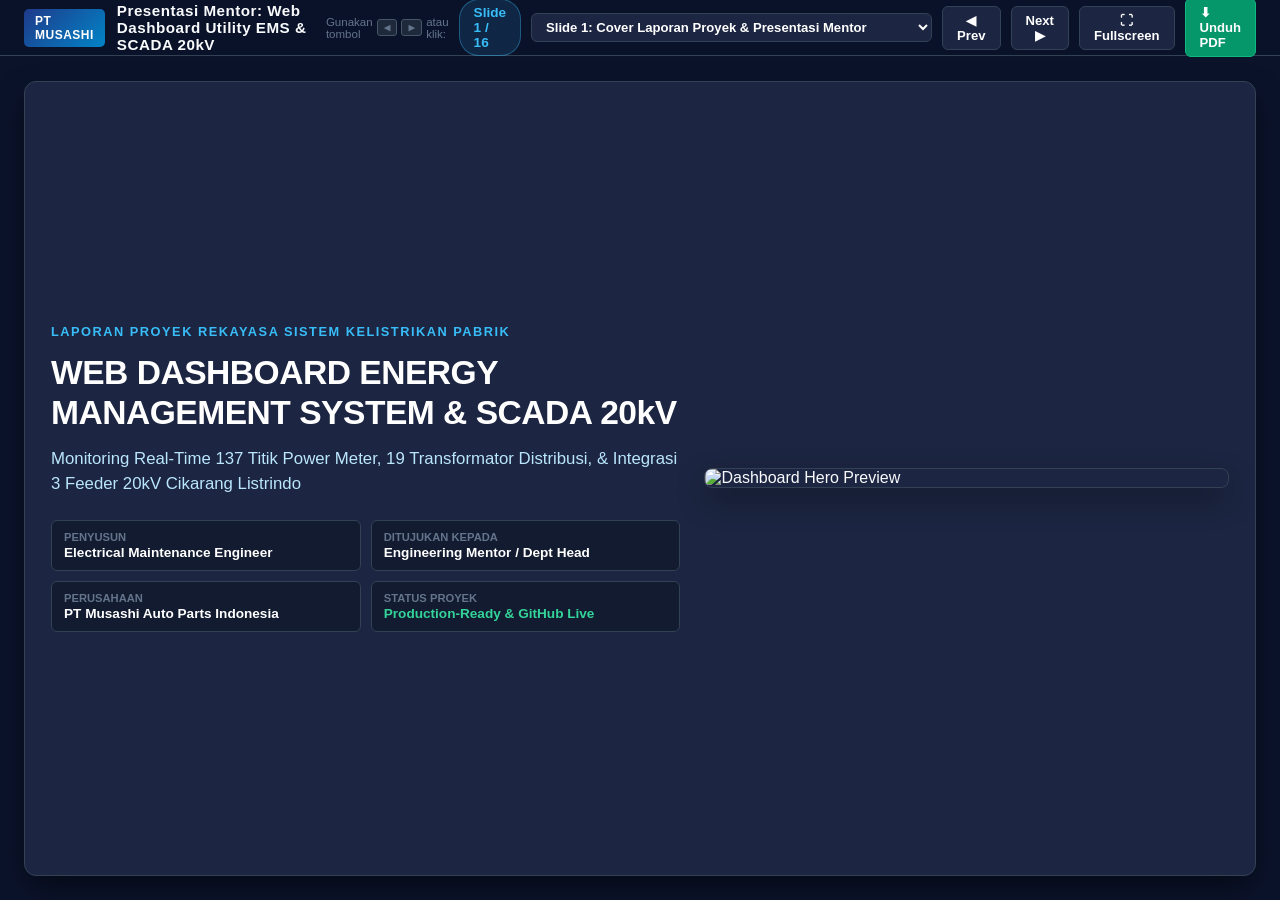
==== Presentasi_Dashboard_EMS_Musashi_Mentor.html @ cab91130 "Add professional mentor presentation (PDF & interactive HTML slide deck) with real web UI screenshot" ====
<!DOCTYPE html>
<html lang="id">
<head>
  <meta charset="UTF-8">
  <meta name="viewport" content="width=device-width, initial-scale=1.0">
  <title>Presentasi Mentor: Web Dashboard Utility EMS & SCADA 20kV – PT Musashi</title>
  <style>
    :root {
      --bg-dark: #0B132B;
      --bg-card: #1C2541;
      --bg-card-hover: #223055;
      --navy-primary: #1E3A8A;
      --navy-accent: #0284C7;
      --cyan-accent: #38BDF8;
      --green-accent: #10B981;
      --amber-accent: #F59E0B;
      --red-accent: #EF4444;
      --text-white: #F8FAFC;
      --text-muted: #94A3B8;
      --text-dim: #64748B;
      --border-color: #334155;
      --code-bg: #0F172A;
      --shadow: 0 12px 30px -5px rgba(0, 0, 0, 0.6);
    }
    * { box-sizing: border-box; margin: 0; padding: 0; font-family: -apple-system, BlinkMacSystemFont, "Segoe UI", Roboto, Helvetica, Arial, sans-serif; }
    body { background-color: var(--bg-dark); color: var(--text-white); height: 100vh; overflow: hidden; display: flex; flex-direction: column; }
    
    /* Top Control Bar */
    .top-bar { height: 56px; background: rgba(11, 19, 43, 0.96); backdrop-filter: blur(10px); border-bottom: 1px solid var(--border-color); display: flex; align-items: center; justify-content: space-between; padding: 0 24px; z-index: 100; flex-shrink: 0; }
    .brand-title { display: flex; align-items: center; gap: 12px; font-size: 0.95rem; font-weight: 700; letter-spacing: 0.5px; }
    .brand-badge { background: linear-gradient(135deg, #1E3A8A, #0284C7); padding: 5px 11px; border-radius: 5px; font-size: 0.75rem; font-weight: 800; color: #fff; letter-spacing: 0.5px; }
    .nav-controls { display: flex; align-items: center; gap: 10px; }
    .slide-indicator { font-size: 0.85rem; font-weight: 700; color: var(--cyan-accent); background: rgba(56, 189, 248, 0.12); padding: 5px 14px; border-radius: 20px; border: 1px solid rgba(56, 189, 248, 0.35); }
    .btn-nav { background: var(--bg-card); border: 1px solid var(--border-color); color: #fff; padding: 6px 14px; border-radius: 6px; cursor: pointer; font-size: 0.82rem; font-weight: 600; transition: all 0.2s ease; display: flex; align-items: center; gap: 6px; }
    .btn-nav:hover { background: var(--navy-accent); border-color: var(--navy-accent); }
    .btn-pdf { background: #059669; border-color: #10B981; text-decoration: none; }
    .btn-pdf:hover { background: #10B981; }

    /* Main Slide Viewport */
    .slide-viewport { flex: 1; padding: 18px 24px; overflow-y: auto; display: flex; justify-content: center; align-items: center; }
    .slide-card { background: var(--bg-card); border: 1px solid var(--border-color); border-radius: 12px; box-shadow: var(--shadow); width: 100%; max-width: 1320px; height: calc(100vh - 105px); display: none; flex-direction: column; padding: 20px 26px; overflow-y: auto; }
    .slide-card.active { display: flex; animation: fadeIn 0.25s ease; }
    @keyframes fadeIn { from { opacity: 0; transform: translateY(6px); } to { opacity: 1; transform: translateY(0); } }
    
    /* Slide Header */
    .slide-header { display: flex; justify-content: space-between; align-items: flex-start; padding-bottom: 12px; margin-bottom: 14px; border-bottom: 1px solid var(--border-color); flex-shrink: 0; }
    .slide-category { font-size: 0.72rem; font-weight: 800; color: var(--cyan-accent); text-transform: uppercase; letter-spacing: 1.2px; margin-bottom: 4px; }
    .slide-title { font-size: 1.35rem; font-weight: 800; color: var(--text-white); letter-spacing: -0.3px; }
    .slide-module-badge { background: rgba(2, 132, 199, 0.18); border: 1px solid rgba(56, 189, 248, 0.4); color: #BAE6FD; font-size: 0.76rem; font-weight: 700; padding: 5px 12px; border-radius: 6px; }

    /* 2-Column Split Layout */
    .grid-2 { display: grid; grid-template-columns: 1fr 1fr; gap: 20px; flex: 1; min-height: 0; }
    .box { background: rgba(15, 23, 42, 0.6); border: 1px solid var(--border-color); border-radius: 8px; padding: 16px 18px; display: flex; flex-direction: column; gap: 8px; overflow-y: auto; }
    .box-title { font-size: 0.85rem; font-weight: 800; color: #fff; border-bottom: 1px solid var(--border-color); padding-bottom: 6px; margin-bottom: 4px; display: flex; align-items: center; gap: 6px; text-transform: uppercase; letter-spacing: 0.5px; }
    .box-title-blue { color: var(--cyan-accent); border-color: rgba(56, 189, 248, 0.3); }
    .box-title-green { color: #34D399; border-color: rgba(16, 185, 129, 0.3); }

    /* Image Container */
    .img-container { display: flex; flex-direction: column; gap: 8px; height: 100%; justify-content: center; }
    .img-wrap { width: 100%; max-height: 380px; display: flex; justify-content: center; align-items: center; overflow: hidden; border-radius: 8px; border: 1px solid var(--border-color); background: #000; box-shadow: 0 4px 15px rgba(0,0,0,0.4); }
    .img-wrap img { width: 100%; height: auto; max-height: 380px; object-fit: contain; display: block; }
    .img-caption { font-size: 0.75rem; color: var(--text-muted); text-align: center; font-style: italic; }

    /* Typography & Points */
    .desc-text { font-size: 0.83rem; line-height: 1.45; color: var(--text-white); margin-bottom: 6px; }
    .point-item { font-size: 0.80rem; line-height: 1.4; color: #E2E8F0; margin-bottom: 6px; }
    .point-title { font-weight: 700; color: #BAE6FD; }
    .info-callout { background: rgba(16, 185, 129, 0.12); border: 1px solid rgba(16, 185, 129, 0.4); border-radius: 6px; padding: 10px 12px; font-size: 0.78rem; line-height: 1.35; color: #6EE7B7; margin-top: auto; }
    .info-callout-blue { background: rgba(2, 132, 199, 0.12); border: 1px solid rgba(2, 132, 199, 0.4); border-radius: 6px; padding: 10px 12px; font-size: 0.78rem; line-height: 1.35; color: #7DD3FC; margin-top: auto; }

    /* Cover Slide Specifics */
    .cover-layout { display: flex; gap: 24px; align-items: center; flex: 1; }
    .cover-left { flex: 1.2; display: flex; flex-direction: column; gap: 14px; }
    .cover-tag { font-size: 0.8rem; font-weight: 800; color: var(--cyan-accent); letter-spacing: 1.5px; text-transform: uppercase; }
    .cover-title { font-size: 2.1rem; font-weight: 900; line-height: 1.2; color: #fff; letter-spacing: -0.5px; }
    .cover-sub { font-size: 1.05rem; line-height: 1.45; color: #BAE6FD; }
    .cover-meta-grid { display: grid; grid-template-columns: 1fr 1fr; gap: 10px; margin-top: 10px; }
    .meta-box { background: rgba(15, 23, 42, 0.7); border: 1px solid var(--border-color); border-radius: 6px; padding: 10px 12px; }
    .meta-label { font-size: 0.7rem; color: var(--text-dim); text-transform: uppercase; font-weight: 700; }
    .meta-val { font-size: 0.85rem; color: #fff; font-weight: 700; margin-top: 2px; }
    .cover-right { flex: 1; display: flex; justify-content: center; align-items: center; }
    .cover-right img { width: 100%; border-radius: 8px; border: 1px solid var(--border-color); box-shadow: var(--shadow); }

    /* Keyboard hint */
    .kbd-hint { font-size: 0.72rem; color: var(--text-dim); display: flex; align-items: center; gap: 4px; }
    kbd { background: #1E293B; border: 1px solid #475569; padding: 1px 6px; border-radius: 3px; font-size: 0.7rem; font-family: monospace; }
  </style>
</head>
<body>

  <!-- TOP BAR -->
  <div class="top-bar">
    <div class="brand-title">
      <span class="brand-badge">PT MUSASHI</span>
      <span>Presentasi Mentor: Web Dashboard Utility EMS & SCADA 20kV</span>
    </div>
    <div class="nav-controls">
      <div class="kbd-hint">Gunakan tombol <kbd>◀</kbd> <kbd>▶</kbd> atau klik:</div>
      <span class="slide-indicator" id="slideIndicator">Slide 1 / 16</span>
      <select id="slideSelect" class="btn-nav" style="padding: 5px 10px;" onchange="goToSlide(parseInt(this.value))">
        <option value="1">Slide 1: Cover Laporan Proyek & Presentasi Mentor</option>
        <option value="2">Slide 2: Latar Belakang Masalah & Arsitektur Sistem</option>
        <option value="3">Slide 3: Master Dashboard 'Single Pane of Glass'</option>
        <option value="4">Slide 4: Sidebar Navigasi & Kapsul SCADA 20kV</option>
        <option value="5">Slide 5: Header Bar & Toolbar Pemilihan Waktu</option>
        <option value="6">Slide 6: Sistem Peringatan Dini & Denda kVARh</option>
        <option value="7">Slide 7: 6 Kartu KPI Eksekutif</option>
        <option value="8">Slide 8: Grafik Beban 24 Jam (Peak & Terendah)</option>
        <option value="9">Slide 9: Grafik Donut Substation (100% Share)</option>
        <option value="10">Slide 10: Outgoing Transformers (Trafo 01 – 19)</option>
        <option value="11">Slide 11: Daftar Perlu Perhatian (Attention Required)</option>
        <option value="12">Slide 12: Pasokan Utama Listrik 20kV (CLD 1, 2, 3)</option>
        <option value="13">Slide 13: Master Directory 111 Power Meter Schneider</option>
        <option value="14">Slide 14: Modal Detail Telemetri 3-Fasa & Modbus</option>
        <option value="15">Slide 15: Tampilan Khusus Sub-Sistem Pabrik</option>
        <option value="16">Slide 16: Pusat Laporan, Dampak Finansial & Kesimpulan</option>
      </select>
      <button class="btn-nav" id="btnPrev" onclick="prevSlide()">◀ Prev</button>
      <button class="btn-nav" id="btnNext" onclick="nextSlide()">Next ▶</button>
      <button class="btn-nav" onclick="toggleFullscreen()">⛶ Fullscreen</button>
      <a href="Presentasi_Dashboard_EMS_Musashi_Mentor.pdf" download class="btn-nav btn-pdf">⬇ Unduh PDF</a>
    </div>
  </div>

  <!-- SLIDES CONTAINER -->
  <div class="slide-viewport">

    <!-- SLIDE 1: COVER -->
    <div class="slide-card active" data-slide="1">
      <div class="cover-layout">
        <div class="cover-left">
          <div class="cover-tag">LAPORAN PROYEK REKAYASA SISTEM KELISTRIKAN PABRIK</div>
          <h1 class="cover-title">WEB DASHBOARD ENERGY MANAGEMENT SYSTEM & SCADA 20kV</h1>
          <p class="cover-sub">Monitoring Real-Time 137 Titik Power Meter, 19 Transformator Distribusi, & Integrasi 3 Feeder 20kV Cikarang Listrindo</p>
          <div class="cover-meta-grid">
            <div class="meta-box">
              <div class="meta-label">Penyusun</div>
              <div class="meta-val">Electrical Maintenance Engineer</div>
            </div>
            <div class="meta-box">
              <div class="meta-label">Ditujukan Kepada</div>
              <div class="meta-val">Engineering Mentor / Dept Head</div>
            </div>
            <div class="meta-box">
              <div class="meta-label">Perusahaan</div>
              <div class="meta-val">PT Musashi Auto Parts Indonesia</div>
            </div>
            <div class="meta-box">
              <div class="meta-label">Status Proyek</div>
              <div class="meta-val" style="color: #34D399;">Production-Ready & GitHub Live</div>
            </div>
          </div>
        </div>
        <div class="cover-right">
          <img src="ss_overview_2x.png" alt="Dashboard Hero Preview">
        </div>
      </div>
    </div>

    <!-- SLIDE 2: BACKGROUND & ARCHITECTURE -->
    <div class="slide-card" data-slide="2">
      <div class="slide-header">
        <div>
          <div class="slide-category">LATAR BELAKANG & ARSITEKTUR TEKNIS</div>
          <h1 class="slide-title">Tantangan Kelistrikan Pabrik & Solusi Web SCADA IoT Terintegrasi</h1>
        </div>
        <div class="slide-module-badge">Latar Belakang, Tujuan, & Stack Rekayasa</div>
      </div>
      <div class="grid-2">
        <div class="box">
          <div class="img-container">
            <div class="img-wrap"><img src="ss_overview_2x.png" alt="Dashboard Overview"></div>
            <div class="img-caption">Tangkapan Layar: Master Web Dashboard EMS PT Musashi Auto Parts Indonesia</div>
          </div>
        </div>
        <div class="box">
          <div class="box-title">Tantangan Lapangan Sebelum Pembuatan Web</div>
          <div class="point-item"><span class="point-title">• Pencatatan Meter Manual Memakan Waktu:</span> Teknisi harus berkeliling ke 3 gardu pabrik setiap shift mencatat 137 meter secara manual (2–3 jam/hari) dengan risiko salah baca atau salah transkripsi.</div>
          <div class="point-item"><span class="point-title">• Risiko Finansial Denda kVARh:</span> Jika faktor daya (Cos φ) turun di bawah standar 0,85 dan terlambat diantisipasi, pabrik terancam denda daya reaktif puluhan juta rupiah dari Cikarang Listrindo.</div>
          <div class="point-item"><span class="point-title">• Ketiadaan Visibilitas Kurva Beban 24 Jam:</span> Sulit mendeteksi lonjakan beban atau kebocoran listrik saat pergantian shift dan malam hari.</div>
          <div class="box-title box-title-blue">Arsitektur Rekayasa Sistem (Engineering Stack)</div>
          <div class="point-item"><span class="point-title">• Field Layer:</span> Digital Power Meter Schneider (PM5350, PM8000), Relai Proteksi Sepam, CT/VT.</div>
          <div class="point-item"><span class="point-title">• Network Layer:</span> Modbus RS-485 Daisy Chain ke Ethernet Gateway Modbus TCP/IP (SCADA VLAN 20).</div>
          <div class="point-item"><span class="point-title">• Application Layer:</span> Web Dashboard (HTML5, SCADA CSS, Chart.js, Engine Kalkulasi, Ekspor Audit CSV).</div>
          <div class="info-callout-blue"><b>Nilai bagi Mentor:</b> Sentralisasi data kelistrikan 3 pabrik dalam satu layar terintegrasi, siap audit ISO 50001 dan evaluasi efisiensi energi berkelanjutan.</div>
        </div>
      </div>
    </div>

    <!-- SLIDE 3: MASTER DASHBOARD HERO -->
    <div class="slide-card" data-slide="3">
      <div class="slide-header">
        <div>
          <div class="slide-category">IKHTISAR LAYAR UTAMA</div>
          <h1 class="slide-title">Master Dashboard: 'Single Pane of Glass' Monitoring Pabrik</h1>
        </div>
        <div class="slide-module-badge">Tampilan Keseluruhan Antarmuka Web</div>
      </div>
      <div class="grid-2">
        <div class="box">
          <div class="img-container">
            <div class="img-wrap"><img src="ss_overview_2x.png" alt="Master Dashboard Full"></div>
            <div class="img-caption">Tangkapan Layar Resolusi Tinggi: Antarmuka Web Dashboard EMS (3200x1950)</div>
          </div>
        </div>
        <div class="box">
          <div class="box-title">Komponen Tampilan pada Layar Utama</div>
          <p class="desc-text">Mengintegrasikan seluruh parameter kelistrikan dalam tata letak visual terstruktur tanpa harus berpindah layar:</p>
          <div class="point-item"><span class="point-title">• Zona 1 (Sidebar):</span> Navigasi hirarkis lintas area pabrik & kapsul telemetri live SCADA 20kV.</div>
          <div class="point-item"><span class="point-title">• Zona 2 (Header):</span> Jam presisi detik, mode layar penuh (TV Mode), dan tombol periode waktu.</div>
          <div class="point-item"><span class="point-title">• Zona 3 (Banner & KPI):</span> Peringatan kritis anomali kVARh dan 6 kartu metrik kinerja utama.</div>
          <div class="point-item"><span class="point-title">• Zona 4 (Grafik Analitik):</span> Kurva beban 24 jam dan proporsi konsumsi energi per gardu.</div>
          <div class="point-item"><span class="point-title">• Zona 5 (Distribusi & Pasokan):</span> Seluruh 19 trafo keluar dan 3 kartu penyulang masuk CLD.</div>
          <div class="point-item"><span class="point-title">• Zona 6 (Database Tabel):</span> Direktori pembacaan telemetri lengkap 111 meter aktif.</div>
          <div class="box-title box-title-green">Kegunaan Operasional bagi Tim Maintenance</div>
          <div class="point-item"><span class="point-title">• Diagnostik 5 Detik:</span> Supervisor dan teknisi dapat mendiagnosis kondisi listrik pabrik dalam 5 detik pertama membuka layar.</div>
          <div class="point-item"><span class="point-title">• Multi-Platform:</span> Dapat dibuka di PC Control Room, laptop engineer, maupun tablet patroli lapangan.</div>
        </div>
      </div>
    </div>

    <!-- SLIDE 4: SIDEBAR & SCADA CAPSULE -->
    <div class="slide-card" data-slide="4">
      <div class="slide-header">
        <div>
          <div class="slide-category">NAVIGASI & INTEGRASI SISTEM</div>
          <h1 class="slide-title">Sidebar Navigasi Gardu & Kapsul Telemetri SCADA 20kV</h1>
        </div>
        <div class="slide-module-badge">Panel Sisi Kiri Dashboard</div>
      </div>
      <div class="grid-2">
        <div class="box">
          <div class="img-container">
            <div class="img-wrap"><img src="ss_sidebar_menu_2x.png" alt="Sidebar Navigation"></div>
            <div class="img-caption">Tangkapan Layar: Menu Navigasi Pabrik & Kapsul Telemetri Live SCADA 20kV</div>
          </div>
        </div>
        <div class="box">
          <div class="box-title">Komponen Tampilan pada Sidebar</div>
          <div class="point-item"><span class="point-title">• Hirarki Menu Pabrik:</span> Main Dashboard, Electrical Room 1 (Fac 1), Electrical Room 2 (Fac 2.1), Electrical Room 3 (Fac 3), Forging Lines, Heat Treatment, dan Energy Reports.</div>
          <div class="point-item"><span class="point-title">• Kapsul Telemetri SCADA 20kV (Sisi Bawah):</span></div>
          <div class="point-item" style="padding-left: 12px;"><span class="point-title">- Total Load:</span> Beban aktif gabungan (14.129 kW) yang ter-update kontinu.</div>
          <div class="point-item" style="padding-left: 12px;"><span class="point-title">- Power Factor:</span> Cos φ rata-rata seluruh pabrik (0,90 Optimal warna hijau).</div>
          <div class="point-item" style="padding-left: 12px;"><span class="point-title">- Active Meters:</span> Rasio keaktifan komunikasi meter (111 / 111 Online).</div>
          <div class="point-item" style="padding-left: 12px;"><span class="point-title">- Network Badge:</span> Status koneksi jaringan industri (SCADA VLAN 20 Normal).</div>
          <div class="box-title box-title-green">Kegunaan Operasional bagi Teknisi & Mentor</div>
          <div class="point-item"><span class="point-title">• Deteksi Putus Jaringan Instan:</span> Jika ada kabel komunikasi RS-485 putus atau switch LAN down, jumlah meter aktif berkurang seketika sehingga teknisi tahu persis gardu mana yang bermasalah.</div>
          <div class="point-item"><span class="point-title">• Isolasi Area Cepat:</span> Memfilter data khusus satu gardu pabrik saat *preventive maintenance* (PM).</div>
        </div>
      </div>
    </div>

    <!-- SLIDE 5: HEADER & TOOLBAR -->
    <div class="slide-card" data-slide="5">
      <div class="slide-header">
        <div>
          <div class="slide-category">KONTROL & MONITORING SHIFT</div>
          <h1 class="slide-title">Header Bar Operasional & Toolbar Penyelarasan Waktu</h1>
        </div>
        <div class="slide-module-badge">Bagian Atas Dashboard</div>
      </div>
      <div class="grid-2">
        <div class="box">
          <div class="img-container">
            <div class="img-wrap"><img src="ss_header_banner_2x.png" alt="Header Banner"></div>
            <div class="img-caption">Tangkapan Layar: Header Bar Operasional & Toolbar Pemilihan Waktu</div>
          </div>
        </div>
        <div class="box">
          <div class="box-title">Komponen Tampilan Header & Toolbar</div>
          <div class="point-item"><span class="point-title">• Live Clock Presisi Detik:</span> Menampilkan tanggal & jam WIB real-time tersinkronisasi server SCADA.</div>
          <div class="point-item"><span class="point-title">• Tombol TV Mode:</span> Mengubah dashboard menjadi mode layar penuh tanpa scroll untuk monitor dinding di Ruang Kontrol Utility.</div>
          <div class="point-item"><span class="point-title">• Toggle Dark / Light:</span> Opsi tema gelap SCADA (standar control room) & tema terang (standar presentasi).</div>
          <div class="point-item"><span class="point-title">• Tombol Export Report:</span> Membuka panel unduh rekap data operasional dalam format spreadsheet.</div>
          <div class="box-title box-title-blue">Pilihan Rentang Waktu (Timeframe Filter)</div>
          <div class="point-item"><span class="point-title">• Today (Live):</span> Analisis real-time jam ke jam hari ini.</div>
          <div class="point-item"><span class="point-title">• Yesterday (H-1):</span> Evaluasi efisiensi konsumsi listrik kemarin.</div>
          <div class="point-item"><span class="point-title">• 7 Days:</span> Profil konsumsi harian selama 1 minggu kerja.</div>
          <div class="point-item"><span class="point-title">• This Month:</span> Akumulasi konsumsi energi MTD (Month to Date).</div>
          <div class="info-callout"><b>Kegunaan Shift Handover:</b> Mempermudah serah terima shift (Shift 1, 2, 3) dengan membandingkan tarikan beban antar shift kerja secara langsung.</div>
        </div>
      </div>
    </div>

    <!-- SLIDE 6: ALERT BANNER -->
    <div class="slide-card" data-slide="6">
      <div class="slide-header">
        <div>
          <div class="slide-category">SISTEM PROTEKSI & PREVENSI</div>
          <h1 class="slide-title">Sistem Peringatan Dini: Pencegahan Denda kVARh Listrik</h1>
        </div>
        <div class="slide-module-badge">Banner Peringatan Tindakan Darurat</div>
      </div>
      <div class="grid-2">
        <div class="box">
          <div class="img-container">
            <div class="img-wrap"><img src="ss_alert_banner_2x.png" alt="Alert Banner"></div>
            <div class="img-caption">Tangkapan Layar: Banner Peringatan Dini Anomali Daya Reaktif (Cos φ < 0.85)</div>
          </div>
        </div>
        <div class="box">
          <div class="box-title">Komponen Tampilan Alert Banner</div>
          <p class="desc-text">Banner peringatan muncul otomatis di bagian atas saat terdeteksi anomali kritis pada sistem kelistrikan:</p>
          <div class="point-item"><span class="point-title">• Visual Kontras Tinggi:</span> Latar belakang kuning/oranye dengan ikon petir yang langsung menarik perhatian operator di ruang kontrol.</div>
          <div class="point-item"><span class="point-title">• Lokasi Masalah Spesifik:</span> Menunjuk langsung titik anomali: <i>'Detected on Outgoing Trafo 01 (Cos φ 0.84) and APFC Cap Bank'</i>.</div>
          <div class="point-item"><span class="point-title">• Instruksi Tindakan Lapangan (Action Guidance):</span> <i>'Please inspect capacitor step controller to prevent kVARh surcharge.'</i></div>
          <div class="point-item"><span class="point-title">• Tombol Review Alert Meters:</span> Seketika memfilter tabel ke meter yang bermasalah.</div>
          <div class="box-title box-title-green">Kegunaan Finansial & Operasional bagi Pabrik</div>
          <div class="point-item"><span class="point-title">• Penyelamat Biaya Finansial:</span> Cikarang Listrindo mendenda pemakaian daya reaktif jika faktor daya rata-rata di bawah 0,85. Sistem ini mencegah denda sebelum tagihan membengkak.</div>
          <div class="point-item"><span class="point-title">• Respons Cepat:</span> Teknisi langsung menuju panel kompensasi kapasitor bank yang rusak.</div>
        </div>
      </div>
    </div>

    <!-- SLIDE 7: 6 KPI CARDS -->
    <div class="slide-card" data-slide="7">
      <div class="slide-header">
        <div>
          <div class="slide-category">METRIK KINERJA UTAMA</div>
          <h1 class="slide-title">6 Kartu KPI Eksekutif: Daya, Biaya, Puncak, & Emisi Karbon</h1>
        </div>
        <div class="slide-module-badge">Panel Metrik Ringkasan Utama</div>
      </div>
      <div class="grid-2">
        <div class="box">
          <div class="img-container">
            <div class="img-wrap"><img src="ss_kpi_cards_all_2x.png" alt="KPI Cards"></div>
            <div class="img-caption">Tangkapan Layar: 6 Kartu Indikator Kinerja Utama Kelistrikan Pabrik</div>
          </div>
        </div>
        <div class="box">
          <div class="box-title">Komponen Tampilan 6 Kartu KPI</div>
          <div class="point-item"><span class="point-title">• 1. Total Active Power (14.129 kW):</span> Beban aktif riil detik ini; mencerminkan ritme kerja mesin produksi 3 pabrik yang sedang berjalan.</div>
          <div class="point-item"><span class="point-title">• 2. Energy Today (197.064 kWh):</span> Akumulasi konsumsi energi sejak jam 00:00 yang terus bertambah secara dinamis.</div>
          <div class="point-item"><span class="point-title">• 3. Estimated Cost (Rp 285 jt):</span> Estimasi rupiah tagihan listrik berjalan berdasarkan tarif industri resmi Cikarang Listrindo.</div>
          <div class="point-item"><span class="point-title">• 4. Peak Demand (16.820 kW):</span> Titik beban puncak tertinggi hari ini; memastikan beban tidak melampaui kapasitas kontrak gardu.</div>
          <div class="point-item"><span class="point-title">• 5. Utility Delta (-7.086 kWh / ▼ -3,5%):</span> Selisih efisiensi terhadap hari kemarin (warna hijau = pabrik lebih hemat energi).</div>
          <div class="point-item"><span class="point-title">• 6. Carbon Emission (155,7 ton CO2e):</span> Estimasi emisi gas rumah kaca untuk kepatuhan ESG.</div>
          <div class="info-callout"><b>Nilai bagi Mentor:</b> Memberikan data instan bagi manajer dan supervisor saat evaluasi harian tanpa perlu membuka kalkulator atau laporan manual yang tebal.</div>
        </div>
      </div>
    </div>

    <!-- SLIDE 8: 24H LOAD PROFILE -->
    <div class="slide-card" data-slide="8">
      <div class="slide-header">
        <div>
          <div class="slide-category">ANALISIS TREN OPERASIONAL</div>
          <h1 class="slide-title">Grafik Beban 24 Jam: Penanda Beban Puncak (Peak) & Terendah</h1>
        </div>
        <div class="slide-module-badge">Grafik Garis Komparasi 24 Jam</div>
      </div>
      <div class="grid-2">
        <div class="box">
          <div class="img-container">
            <div class="img-wrap"><img src="ss_chart_24h_2x.png" alt="24h Load Profile"></div>
            <div class="img-caption">Tangkapan Layar: Kurva Beban 24 Jam Lengkap dengan Callout Peak & Terendah</div>
          </div>
        </div>
        <div class="box">
          <div class="box-title">Komponen Tampilan Kurva 24 Jam</div>
          <div class="point-item"><span class="point-title">• Dual Curve:</span> Garis Biru Solid (Today Live) vs Garis Abu-Abu Putus-Putus (Yesterday H-1).</div>
          <div class="point-item"><span class="point-title">• Badge Merah (▲ PEAK: 15.720 kW):</span> Penanda visual di atas titik puncak jam 15:00 lengkap dengan glowing marker dan garis penunjuk putus-putus.</div>
          <div class="point-item"><span class="point-title">• Badge Hijau (▼ TERENDAH: 7.730 kW):</span> Penanda visual di bawah titik beban terendah pada jam 03:00 dini hari (baseline daya standby saat pergantian shift).</div>
          <div class="point-item"><span class="point-title">• Header Legend:</span> Dilengkapi badge nilai Peak & Terendah sinkron dengan kurva.</div>
          <div class="box-title box-title-green">Kegunaan Operasional bagi Tim Maintenance</div>
          <div class="point-item"><span class="point-title">• Pengawasan Batas Daya:</span> Memastikan beban pada jam 15:00 tidak memicu trip Circuit Breaker 20kV.</div>
          <div class="point-item"><span class="point-title">• Audit Standby Malam:</span> Memverifikasi jam 03:00 tidak ada pemanas/kompresor yang menyala sia-sia.</div>
          <div class="point-item"><span class="point-title">• Deteksi Istirahat:</span> Terlihat jelas lembah penurunan daya saat istirahat makan siang (12:00–13:00).</div>
        </div>
      </div>
    </div>

    <!-- SLIDE 9: DONUT CHART -->
    <div class="slide-card" data-slide="9">
      <div class="slide-header">
        <div>
          <div class="slide-category">DISTRIBUSI BEBAN SUBSTATION</div>
          <h1 class="slide-title">Grafik Donut: Proporsi Konsumsi Gardu (100% Total Share)</h1>
        </div>
        <div class="slide-module-badge">Grafik Lingkaran Beban Gardu</div>
      </div>
      <div class="grid-2">
        <div class="box">
          <div class="img-container">
            <div class="img-wrap"><img src="ss_chart_donut_2x.png" alt="Donut Substation"></div>
            <div class="img-caption">Tangkapan Layar: Donut Chart Proporsi Substation dengan Label Persentase Langsung</div>
          </div>
        </div>
        <div class="box">
          <div class="box-title">Komponen Tampilan Grafik Donut</div>
          <div class="point-item"><span class="point-title">• Label Persentase Langsung pada Irisan Busur (On-Slice Labels):</span></div>
          <div class="point-item" style="padding-left: 12px;"><span class="point-title">- Factory 1 (33% - Biru Muda):</span> Substation penyuplai lini permesinan utama & utilitas.</div>
          <div class="point-item" style="padding-left: 12px;"><span class="point-title">- Factory 2 (30% - Teal):</span> Substation penyuplai lini penempaan mesin press forging.</div>
          <div class="point-item" style="padding-left: 12px;"><span class="point-title">- Factory 2.1 (22% - Cyan):</span> Substation penyuplai pemanas billet induksi & motor.</div>
          <div class="point-item" style="padding-left: 12px;"><span class="point-title">- Factory 3 (15% - Hijau):</span> Substation penyuplai pompa sentral & cooling tower.</div>
          <div class="point-item"><span class="point-title">• Pusat Donut (100% TOTAL SHARE):</span> Menampilkan angka 100% dan label TOTAL SHARE secara bersih.</div>
          <div class="point-item"><span class="point-title">• Pemisahan Kategori:</span> Kategori Forging dan HT telah dipisahkan ke modul khusus agar grafik murni membandingkan 4 gardu pabrik secara bersih.</div>
          <div class="info-callout"><b>Kegunaan Analisis Biaya:</b> Membantu bagian Cost Accounting menghitung proporsi pembebanan biaya listrik ke masing-masing lini produk (Factory 1, Factory 2, Factory 3).</div>
        </div>
      </div>
    </div>

    <!-- SLIDE 10: 19 OUTGOING TRAFOS -->
    <div class="slide-card" data-slide="10">
      <div class="slide-header">
        <div>
          <div class="slide-category">MONITORING TRANSFORMATOR DAYA</div>
          <h1 class="slide-title">Outgoing Transformers: 19 Unit Trafo Sesuai Nomor Urut</h1>
        </div>
        <div class="slide-module-badge">Grafik Batang Horisontal 19 Trafo</div>
      </div>
      <div class="grid-2">
        <div class="box">
          <div class="img-container">
            <div class="img-wrap"><img src="ss_top8_chart_2x.png" alt="19 Outgoing Transformers"></div>
            <div class="img-caption">Tangkapan Layar: Profil Pemakaian Energi Seluruh 19 Transformator Distribusi Keluar</div>
          </div>
        </div>
        <div class="box">
          <div class="box-title">Komponen Tampilan 19 Outgoing Trafo</div>
          <div class="point-item"><span class="point-title">• 19 Trafo Lengkap & Terurut:</span> Menampilkan seluruh trafo keluar dari <b>Outgoing Trafo 01</b> sampai <b>Outgoing Trafo 19</b> secara sekuensial numerik.</div>
          <div class="point-item"><span class="point-title">• Format Nama Bersih:</span> Imbuhan belakang panjang dihilangkan sehingga nama rapi dan mudah dicocokkan dengan label fisik panel gardu.</div>
          <div class="point-item"><span class="point-title">• Konsumen Energi Terbesar Terlihat Jelas:</span></div>
          <div class="point-item" style="padding-left: 12px;"><span class="point-title">- Trafo 12:</span> Konsumen tertinggi (18.450 kWh) - menyuplai lini penempaan berat.</div>
          <div class="point-item" style="padding-left: 12px;"><span class="point-title">- Trafo 01:</span> 15.400 kWh - menyuplai pemanas induksi billet Fac 1.</div>
          <div class="point-item" style="padding-left: 12px;"><span class="point-title">- Trafo 03:</span> 14.200 kWh - menyuplai lini heat treatment Fac 1.</div>
          <div class="box-title box-title-green">Kegunaan Operasional bagi Tim Maintenance</div>
          <div class="point-item"><span class="point-title">• Keseimbangan Beban Trafo:</span> Memastikan tidak ada satu trafo yang terbebani di atas rating kVA-nya saat jam kerja puncak.</div>
          <div class="point-item"><span class="point-title">• Jadwal Preventive Maintenance:</span> Trafo dengan konsumsi tertinggi (Trafo 12, 01, 03) diprioritaskan untuk uji kualitas minyak trafo dan termografi berkala.</div>
        </div>
      </div>
    </div>

    <!-- SLIDE 11: ATTENTION REQUIRED -->
    <div class="slide-card" data-slide="11">
      <div class="slide-header">
        <div>
          <div class="slide-category">PRIORITAS TINDAKAN PERBAIKAN</div>
          <h1 class="slide-title">Daftar Perlu Perhatian: Worklist Proaktif Teknisi Gardu</h1>
        </div>
        <div class="slide-module-badge">Panel Kanan Baris Ketiga Dashboard</div>
      </div>
      <div class="grid-2">
        <div class="box">
          <div class="img-container">
            <div class="img-wrap"><img src="ss_attention_list_2x.png" alt="Attention Required List"></div>
            <div class="img-caption">Tangkapan Layar: Daftar Meter Anomali yang Membutuhkan Inspeksi Lapangan</div>
          </div>
        </div>
        <div class="box">
          <div class="box-title">Komponen Tampilan Attention Required</div>
          <div class="point-item"><span class="point-title">• Kartu 1 (Low Cos φ 0.84 - TR-01):</span> Peringatan faktor daya rendah pada Outgoing Trafo 01 Billet Heater. Aksi: <i>'Inspect & check APFC capacitor bank step regulator.'</i></div>
          <div class="point-item"><span class="point-title">• Kartu 2 (Peak Demand - F2-6):</span> Peringatan lonjakan arus pada Feeder F2-6 MV Titan 1200T saat Shift 1 berjalan.</div>
          <div class="point-item"><span class="point-title">• Kartu 3 (High Inductive Load - TR-12):</span> Peringatan beban induktif tinggi pada Outgoing Trafo 12 FO & HT 200V.</div>
          <div class="point-item"><span class="point-title">• Tombol Detail →:</span> Klik langsung pada kartu untuk membuka diagnostik tegangan, arus, dan register Modbus meter tersebut.</div>
          <div class="box-title box-title-green">Kegunaan Operasional bagi Teknisi & Mentor</div>
          <div class="point-item"><span class="point-title">• Transformasi Maintenance Proaktif:</span> Teknisi tidak lagi menunggu laporan komplain produksi atau surat denda tagihan listrik; sistem secara otomatis menerbitkan 'tiket kerja' visual.</div>
          <div class="point-item"><span class="point-title">• Standar Keamanan Kelistrikan:</span> Mencegah kabel terbakar akibat beban induktif berlebih.</div>
        </div>
      </div>
    </div>

    <!-- SLIDE 12: INCOMING CLD -->
    <div class="slide-card" data-slide="12">
      <div class="slide-header">
        <div>
          <div class="slide-category">SUMBER DAYA UTAMA 20kV</div>
          <h1 class="slide-title">Pasokan Utama Listrik 20kV: CLD 1, CLD 2, dan CLD 3</h1>
        </div>
        <div class="slide-module-badge">3 Kartu Sumber Daya Masuk 20kV</div>
      </div>
      <div class="grid-2">
        <div class="box">
          <div class="img-container">
            <div class="img-wrap"><img src="ss_incoming_cld_2x.png" alt="CLD Feeders"></div>
            <div class="img-caption">Tangkapan Layar: 3 Kartu Penyulang Masuk Tegangan Menengah 20 kV (CLD 1, 2, 3)</div>
          </div>
        </div>
        <div class="box">
          <div class="box-title">Komponen Tampilan 3 Kartu CLD</div>
          <div class="point-item"><span class="point-title">• Label Nama Ringkas:</span> Disederhanakan menjadi <b>CLD 1</b>, <b>CLD 2</b>, dan <b>CLD 3</b> (kata 'Incoming Feeder' dan keterangan panjang telah dihapus agar bersih).</div>
          <div class="point-item"><span class="point-title">• Rincian Data Masing-Masing Penyulang:</span></div>
          <div class="point-item" style="padding-left: 12px;"><span class="point-title">- CLD 1:</span> Daya 3.940 kW, Energi 49.704 kWh, Tegangan 20.000 V, Cos φ 0,92 (Optimal).</div>
          <div class="point-item" style="padding-left: 12px;"><span class="point-title">- CLD 2:</span> Daya 5.640 kW, Energi 72.540 kWh, Tegangan 20.000 V, Cos φ 0,93 (Optimal).</div>
          <div class="point-item" style="padding-left: 12px;"><span class="point-title">- CLD 3:</span> Daya 5.820 kW, Energi 74.820 kWh, Tegangan 20.000 V, Cos φ 0,94 (Optimal).</div>
          <div class="point-item"><span class="point-title">• Selisih Kemarin:</span> Menampilkan penghematan energi harian (▼ -1.896 s/d -2.610 kWh).</div>
          <div class="box-title box-title-green">Kegunaan Operasional bagi Tim Utility</div>
          <div class="point-item"><span class="point-title">• Audit Tagihan Resmi:</span> Angka kumulatif pada ketiga kartu inilah yang menentukan besaran tagihan rekening listrik bulanan pabrik dari Cikarang Listrindo.</div>
          <div class="point-item"><span class="point-title">• Monitoring Kestabilan Tegangan 20kV:</span> Memastikan pasokan dari gardu induk utilitas stabil pada 20.000 V tanpa mengalami fluktuasi berlebih.</div>
        </div>
      </div>
    </div>

    <!-- SLIDE 13: METER DIRECTORY TABLE -->
    <div class="slide-card" data-slide="13">
      <div class="slide-header">
        <div>
          <div class="slide-category">DATABASE TELEMETRI LENGKAP</div>
          <h1 class="slide-title">Tabel Direktori Digital Power Meter: 111 Titik Mesin</h1>
        </div>
        <div class="slide-module-badge">Tabel Telemetri Lengkap Sisi Bawah</div>
      </div>
      <div class="grid-2">
        <div class="box">
          <div class="img-container">
            <div class="img-wrap"><img src="ss_meter_table_rows_2x.png" alt="Meter Table"></div>
            <div class="img-caption">Tangkapan Layar: Tabel Direktori 111 Unit Power Meter Schneider dengan Pencarian</div>
          </div>
        </div>
        <div class="box">
          <div class="box-title">Komponen Tampilan Tabel Direktori</div>
          <div class="point-item"><span class="point-title">• Fitur Pencarian & Filter Cepat:</span> Kotak pencarian instan berdasarkan kode mesin (misal: <i>TRF-01, CLD-001, PRESS-1600T</i>), nama meter, nomor feeder, atau alamat IP.</div>
          <div class="point-item"><span class="point-title">• Kolom Pengukuran Komprehensif:</span></div>
          <div class="point-item" style="padding-left: 12px;"><span class="point-title">- Identitas:</span> Machine Code, Meter Name, Area Pabrik, dan Alamat IP Modbus TCP.</div>
          <div class="point-item" style="padding-left: 12px;"><span class="point-title">- Beban Listrik:</span> Daya Aktif (kW), Tegangan (V), Arus (A), dan Faktor Daya (Cos φ).</div>
          <div class="point-item" style="padding-left: 12px;"><span class="point-title">- Energi & Emisi:</span> Today (kWh), Yesterday (kWh), Delta Selisih (Δ), dan Emisi CO2 (kg).</div>
          <div class="point-item" style="padding-left: 12px;"><span class="point-title">- Status Operasional:</span> Indikator status Normal (hijau) atau Warning.</div>
          <div class="point-item"><span class="point-title">• Tombol Detail:</span> Membuka pop-up diagnostik mendalam untuk masing-masing meter.</div>
          <div class="info-callout"><b>Transparansi Data:</b> Teknisi dapat langsung mengekspor atau memeriksa beban mesin manapun tanpa harus mendatangi panel di lantai pabrik.</div>
        </div>
      </div>
    </div>

    <!-- SLIDE 14: DEEP DIVE MODAL -->
    <div class="slide-card" data-slide="14">
      <div class="slide-header">
        <div>
          <div class="slide-category">DIAGNOSTIK MENDALAM</div>
          <h1 class="slide-title">Modal Pop-Up: Analisis Telemetri 3-Fasa & Register Modbus</h1>
        </div>
        <div class="slide-module-badge">Jendela Diagnostik R-S-T & Harmonik</div>
      </div>
      <div class="grid-2">
        <div class="box">
          <div class="img-container">
            <div class="img-wrap"><img src="ss_modal_clean_2x.png" alt="Modal Telemetry 3-Phase"></div>
            <div class="img-caption">Tangkapan Layar: Pop-Up Detail 3-Fasa R-S-T, THD %, & Register Modbus Riil</div>
          </div>
        </div>
        <div class="box">
          <div class="box-title">Komponen Tampilan Modal Diagnostik</div>
          <div class="point-item"><span class="point-title">• Tegangan 3-Fasa:</span> V_RN, V_SN, V_TN (230V) dan V_RS, V_ST, V_TR (400V).</div>
          <div class="point-item"><span class="point-title">• Arus Listrik 3-Fasa:</span> I_R, I_S, I_T serta kalkulasi arus netral (I_N).</div>
          <div class="point-item"><span class="point-title">• Kualitas Daya (Power Quality):</span> Frekuensi (50.0 Hz), Total Harmonic Distortion (% THD Tegangan & Arus), serta Cos φ masing-masing fasa.</div>
          <div class="point-item"><span class="point-title">• Modbus Register Snippet:</span> Menampilkan alamat register heksadesimal/desimal mentah untuk validasi integrasi PLC/SCADA.</div>
          <div class="box-title box-title-green">Kegunaan Operasional bagi Engineering Mentor</div>
          <div class="point-item"><span class="point-title">• Analisis Ketidakseimbangan Beban (Unbalance Current):</span> Memastikan beban fasa R, S, T seimbang sehingga kawat netral tidak mengalami panas berlebih (*neutral overheating*).</div>
          <div class="point-item"><span class="point-title">• Mitigasi Harmonik:</span> Memantau distorsi akibat inverter VFD motor press agar trafo tidak rusak.</div>
        </div>
      </div>
    </div>

    <!-- SLIDE 15: DEDICATED VIEWS -->
    <div class="slide-card" data-slide="15">
      <div class="slide-header">
        <div>
          <div class="slide-category">FASILITAS SUB-SISTEM PABRIK</div>
          <h1 class="slide-title">Tampilan Khusus Area: Substation, Forging, & Heat Treatment</h1>
        </div>
        <div class="slide-module-badge">View Khusus per Departemen Produksi</div>
      </div>
      <div class="grid-2">
        <div class="box">
          <div class="img-container">
            <div class="img-wrap"><img src="cropped_ss_view_electrical1.png" alt="Electrical Room 1 View"></div>
            <div class="img-caption">Tangkapan Layar: Dedicated View Substation Electrical Room Factory 1</div>
          </div>
        </div>
        <div class="box">
          <div class="box-title">Komponen Tampilan Area Khusus</div>
          <div class="point-item"><span class="point-title">• Electrical Room 1 (Factory 1):</span> Fokus pada Kubikel SM6 20kV, LVMDP, dan Trafo Tr 01 s/d Tr 05 (5.400 kVA).</div>
          <div class="point-item"><span class="point-title">• Electrical Room 2 (Factory 2.1):</span> Khusus Billet Heater 1.100 kVA dan Trafo Tr 06 s/d Tr 10.</div>
          <div class="point-item"><span class="point-title">• Electrical Room 3 (Factory 3):</span> Khusus pompa cooling tower dan Trafo Tr 17 s/d Tr 19.</div>
          <div class="point-item"><span class="point-title">• Forging Lines View:</span> Konsolidasi 39 mesin press penempaan (Komatsu 1600T, Titan, dll).</div>
          <div class="point-item"><span class="point-title">• Heat Treatment View:</span> Monitoring tungku vakum, carburizing, dan induction heater.</div>
          <div class="info-callout"><b>Kegunaan Pengawasan:</b> Memberikan wewenang pengawasan terfokus bagi masing-masing supervisor area (Supervisor Forging, Supervisor Machining, Supervisor Heat Treatment).</div>
        </div>
      </div>
    </div>

    <!-- SLIDE 16: REPORTING & MENTOR ROI SUMMARY -->
    <div class="slide-card" data-slide="16">
      <div class="slide-header">
        <div>
          <div class="slide-category">DAMPAK BISNIS & EVALUASI MENTOR</div>
          <h1 class="slide-title">Pusat Laporan Audit ISO 50001 & Ringkasan Dampak Proyek</h1>
        </div>
        <div class="slide-module-badge">Laporan Audit & Kesimpulan Proyek</div>
      </div>
      <div class="grid-2">
        <div class="box">
          <div class="img-container">
            <div class="img-wrap"><img src="cropped_ss_view_reports.png" alt="Reporting View"></div>
            <div class="img-caption">Tangkapan Layar: Modul Laporan Energi & Audit Log CSV/Excel Terintegrasi</div>
          </div>
        </div>
        <div class="box">
          <div class="box-title">Fitur Pelaporan & Ekspor Audit</div>
          <div class="point-item"><span class="point-title">• Ekspor CSV / Excel Sekali Klik:</span> Seluruh data historis konsumsi listrik per mesin, trafo, dan pabrik dapat diunduh untuk lampiran laporan resmi.</div>
          <div class="point-item"><span class="point-title">• Kepatuhan ISO 50001 & ESG:</span> Log data terverifikasi memudahkan auditor menghitung *Energy Baseline (EnB)* dan target dekarbonisasi.</div>
          <div class="box-title box-title-blue">Ringkasan Dampak Nyata bagi PT Musashi (Hasil Evaluasi):</div>
          <div class="point-item"><span class="point-title">• 1. Hemat Waktu Teknisi:</span> Menghemat <b>~90 jam kerja per bulan</b> (3 jam/hari) yang sebelumnya habis untuk mencatat meter fisik.</div>
          <div class="point-item"><span class="point-title">• 2. Nol Denda kVARh:</span> Proteksi dini menjaga Power Factor selalu di atas 0,85 sehingga pabrik bebas denda Cikarang Listrindo.</div>
          <div class="point-item"><span class="point-title">• 3. Deteksi Gangguan Lebih Cepat:</span> Menurunkan waktu identifikasi beban berlebih dari hitungan hari menjadi menit.</div>
          <div class="point-item"><span class="point-title">• 4. Siap Diterapkan Penuh:</span> Aplikasi telah ter-deploy di server dan repositori GitHub, siap dioperasikan 24/7.</div>
          <div class="info-callout"><b>Kesimpulan untuk Mentor:</b> Proyek Web Dashboard EMS ini telah berhasil memenuhi seluruh tujuan fungsional kelistrikan, andal secara operasional, dan siap dioperasikan 24/7 di PT Musashi Auto Parts Indonesia.</div>
        </div>
      </div>
    </div>

  </div>

  <script>
    let currentSlide = 1;
    const totalSlides = 16;

    function updateView() {
      document.querySelectorAll('.slide-card').forEach(card => card.classList.remove('active'));
      const activeCard = document.querySelector(`.slide-card[data-slide="${currentSlide}"]`);
      if (activeCard) activeCard.classList.add('active');

      document.getElementById('slideIndicator').textContent = `Slide ${currentSlide} / ${totalSlides}`;
      document.getElementById('slideSelect').value = currentSlide;
      document.getElementById('btnPrev').disabled = (currentSlide === 1);
      document.getElementById('btnNext').disabled = (currentSlide === totalSlides);
    }

    function nextSlide() {
      if (currentSlide < totalSlides) {
        currentSlide++;
        updateView();
      }
    }

    function prevSlide() {
      if (currentSlide > 1) {
        currentSlide--;
        updateView();
      }
    }

    function goToSlide(n) {
      if (n >= 1 && n <= totalSlides) {
        currentSlide = n;
        updateView();
      }
    }

    function toggleFullscreen() {
      if (!document.fullscreenElement) {
        document.documentElement.requestFullscreen().catch(err => {
          alert(`Error attempting to enable full-screen mode: ${err.message}`);
        });
      } else {
        document.exitFullscreen();
      }
    }

    // Keyboard navigation
    document.addEventListener('keydown', (e) => {
      if (e.key === 'ArrowRight' || e.key === 'PageDown' || e.key === ' ') {
        e.preventDefault();
        nextSlide();
      } else if (e.key === 'ArrowLeft' || e.key === 'PageUp') {
        e.preventDefault();
        prevSlide();
      } else if (e.key === 'Home') {
        e.preventDefault();
        goToSlide(1);
      } else if (e.key === 'End') {
        e.preventDefault();
        goToSlide(totalSlides);
      } else if (e.key === 'f' || e.key === 'F') {
        toggleFullscreen();
      }
    });

    updateView();
  </script>
</body>
</html>
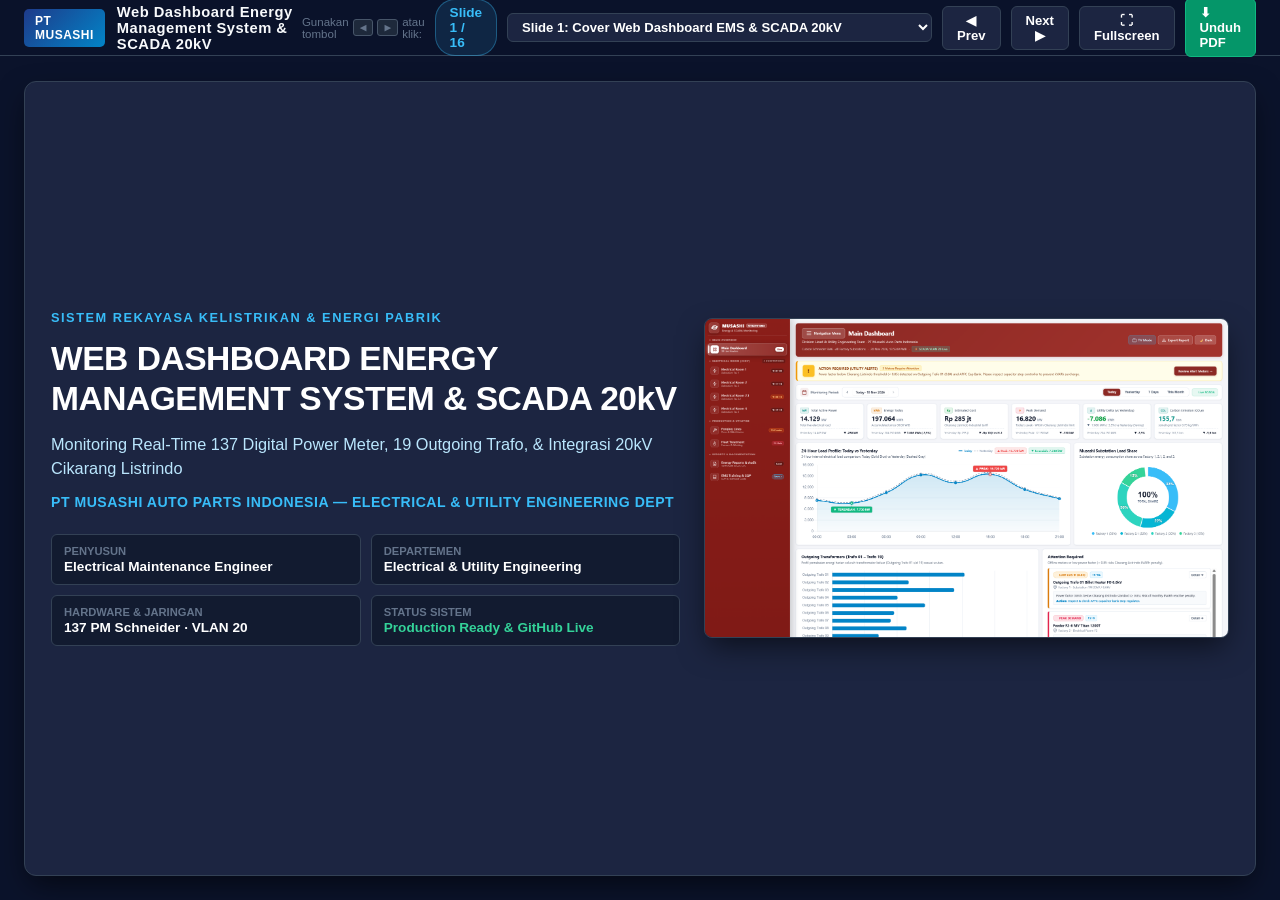
==== commit 66a03f1f: "Enhance presentation: uncropped high-res screenshots, adaptive slide layouts, professional engineeri" ====
--- a/Presentasi_Dashboard_EMS_Musashi_Mentor.html
+++ b/Presentasi_Dashboard_EMS_Musashi_Mentor.html
@@ -3,7 +3,7 @@
 <head>
   <meta charset="UTF-8">
   <meta name="viewport" content="width=device-width, initial-scale=1.0">
-  <title>Presentasi Mentor: Web Dashboard Utility EMS & SCADA 20kV – PT Musashi</title>
+  <title>Web Dashboard Utility EMS & SCADA 20kV – PT Musashi Auto Parts Indonesia</title>
   <style>
     :root {
       --bg-dark: #0B132B;
@@ -27,7 +27,7 @@
     
     /* Top Control Bar */
     .top-bar { height: 56px; background: rgba(11, 19, 43, 0.96); backdrop-filter: blur(10px); border-bottom: 1px solid var(--border-color); display: flex; align-items: center; justify-content: space-between; padding: 0 24px; z-index: 100; flex-shrink: 0; }
-    .brand-title { display: flex; align-items: center; gap: 12px; font-size: 0.95rem; font-weight: 700; letter-spacing: 0.5px; }
+    .brand-title { display: flex; align-items: center; gap: 12px; font-size: 0.92rem; font-weight: 700; letter-spacing: 0.5px; }
     .brand-badge { background: linear-gradient(135deg, #1E3A8A, #0284C7); padding: 5px 11px; border-radius: 5px; font-size: 0.75rem; font-weight: 800; color: #fff; letter-spacing: 0.5px; }
     .nav-controls { display: flex; align-items: center; gap: 10px; }
     .slide-indicator { font-size: 0.85rem; font-weight: 700; color: var(--cyan-accent); background: rgba(56, 189, 248, 0.12); padding: 5px 14px; border-radius: 20px; border: 1px solid rgba(56, 189, 248, 0.35); }
@@ -48,17 +48,30 @@
     .slide-title { font-size: 1.35rem; font-weight: 800; color: var(--text-white); letter-spacing: -0.3px; }
     .slide-module-badge { background: rgba(2, 132, 199, 0.18); border: 1px solid rgba(56, 189, 248, 0.4); color: #BAE6FD; font-size: 0.76rem; font-weight: 700; padding: 5px 12px; border-radius: 6px; }
 
-    /* 2-Column Split Layout */
+    /* Layout Variations */
+    /* 1. Standard 2-Column Split Layout */
     .grid-2 { display: grid; grid-template-columns: 1fr 1fr; gap: 20px; flex: 1; min-height: 0; }
+    
+    /* 2. Stacked Layout: Full-Width Image Top + 2 Cards Below */
+    .layout-stacked { display: flex; flex-direction: column; gap: 14px; flex: 1; min-height: 0; }
+    .stacked-img-wrap { width: 100%; max-height: 220px; display: flex; justify-content: center; align-items: center; overflow: hidden; border-radius: 8px; border: 1px solid var(--border-color); background: #000; box-shadow: 0 4px 15px rgba(0,0,0,0.4); }
+    .stacked-img-wrap img { width: 100%; height: auto; max-height: 220px; object-fit: contain; display: block; }
+    .stacked-grid { display: grid; grid-template-columns: 1fr 1fr; gap: 16px; flex: 1; }
+
+    /* 3. Sidebar Showcase Layout */
+    .layout-sidebar { display: grid; grid-template-columns: 160px 1fr 1fr; gap: 20px; flex: 1; min-height: 0; }
+    .sidebar-img-wrap { height: 100%; display: flex; flex-direction: column; align-items: center; justify-content: center; border-radius: 8px; border: 1px solid var(--border-color); background: #000; padding: 6px; }
+    .sidebar-img-wrap img { max-height: 480px; width: auto; object-fit: contain; border-radius: 4px; }
+
     .box { background: rgba(15, 23, 42, 0.6); border: 1px solid var(--border-color); border-radius: 8px; padding: 16px 18px; display: flex; flex-direction: column; gap: 8px; overflow-y: auto; }
     .box-title { font-size: 0.85rem; font-weight: 800; color: #fff; border-bottom: 1px solid var(--border-color); padding-bottom: 6px; margin-bottom: 4px; display: flex; align-items: center; gap: 6px; text-transform: uppercase; letter-spacing: 0.5px; }
     .box-title-blue { color: var(--cyan-accent); border-color: rgba(56, 189, 248, 0.3); }
     .box-title-green { color: #34D399; border-color: rgba(16, 185, 129, 0.3); }
 
-    /* Image Container */
+    /* Image Container in Split Grid */
     .img-container { display: flex; flex-direction: column; gap: 8px; height: 100%; justify-content: center; }
-    .img-wrap { width: 100%; max-height: 380px; display: flex; justify-content: center; align-items: center; overflow: hidden; border-radius: 8px; border: 1px solid var(--border-color); background: #000; box-shadow: 0 4px 15px rgba(0,0,0,0.4); }
-    .img-wrap img { width: 100%; height: auto; max-height: 380px; object-fit: contain; display: block; }
+    .img-wrap { width: 100%; max-height: 440px; display: flex; justify-content: center; align-items: center; overflow: hidden; border-radius: 8px; border: 1px solid var(--border-color); background: #000; box-shadow: 0 4px 15px rgba(0,0,0,0.4); }
+    .img-wrap img { width: 100%; height: auto; max-height: 440px; object-fit: contain; display: block; }
     .img-caption { font-size: 0.75rem; color: var(--text-muted); text-align: center; font-style: italic; }
 
     /* Typography & Points */
@@ -73,7 +86,8 @@
     .cover-left { flex: 1.2; display: flex; flex-direction: column; gap: 14px; }
     .cover-tag { font-size: 0.8rem; font-weight: 800; color: var(--cyan-accent); letter-spacing: 1.5px; text-transform: uppercase; }
     .cover-title { font-size: 2.1rem; font-weight: 900; line-height: 1.2; color: #fff; letter-spacing: -0.5px; }
-    .cover-sub { font-size: 1.05rem; line-height: 1.45; color: #BAE6FD; }
+    .cover-sub { font-size: 1.02rem; line-height: 1.45; color: #BAE6FD; }
+    .cover-company { font-size: 0.88rem; font-weight: 700; color: #38BDF8; letter-spacing: 0.5px; }
     .cover-meta-grid { display: grid; grid-template-columns: 1fr 1fr; gap: 10px; margin-top: 10px; }
     .meta-box { background: rgba(15, 23, 42, 0.7); border: 1px solid var(--border-color); border-radius: 6px; padding: 10px 12px; }
     .meta-label { font-size: 0.7rem; color: var(--text-dim); text-transform: uppercase; font-weight: 700; }
@@ -92,28 +106,28 @@
   <div class="top-bar">
     <div class="brand-title">
       <span class="brand-badge">PT MUSASHI</span>
-      <span>Presentasi Mentor: Web Dashboard Utility EMS & SCADA 20kV</span>
+      <span>Web Dashboard Energy Management System & SCADA 20kV</span>
     </div>
     <div class="nav-controls">
       <div class="kbd-hint">Gunakan tombol <kbd>◀</kbd> <kbd>▶</kbd> atau klik:</div>
       <span class="slide-indicator" id="slideIndicator">Slide 1 / 16</span>
       <select id="slideSelect" class="btn-nav" style="padding: 5px 10px;" onchange="goToSlide(parseInt(this.value))">
-        <option value="1">Slide 1: Cover Laporan Proyek & Presentasi Mentor</option>
-        <option value="2">Slide 2: Latar Belakang Masalah & Arsitektur Sistem</option>
+        <option value="1">Slide 1: Cover Web Dashboard EMS & SCADA 20kV</option>
+        <option value="2">Slide 2: Sistem Arsitektur & Integrasi Lapangan 3-Tier</option>
         <option value="3">Slide 3: Master Dashboard 'Single Pane of Glass'</option>
-        <option value="4">Slide 4: Sidebar Navigasi & Kapsul SCADA 20kV</option>
-        <option value="5">Slide 5: Header Bar & Toolbar Pemilihan Waktu</option>
-        <option value="6">Slide 6: Sistem Peringatan Dini & Denda kVARh</option>
-        <option value="7">Slide 7: 6 Kartu KPI Eksekutif</option>
-        <option value="8">Slide 8: Grafik Beban 24 Jam (Peak & Terendah)</option>
-        <option value="9">Slide 9: Grafik Donut Substation (100% Share)</option>
-        <option value="10">Slide 10: Outgoing Transformers (Trafo 01 – 19)</option>
-        <option value="11">Slide 11: Daftar Perlu Perhatian (Attention Required)</option>
+        <option value="4">Slide 4: Sidebar Navigasi & Kapsul Telemetri SCADA 20kV</option>
+        <option value="5">Slide 5: Header Bar Terpusat & Segmented Toolbar</option>
+        <option value="6">Slide 6: Sistem Peringatan Dini Power Factor & Denda kVARh</option>
+        <option value="7">Slide 7: 6 Kartu Metrik Kinerja Utama (KPI)</option>
+        <option value="8">Slide 8: Profil Beban 24 Jam (Peak & Terendah)</option>
+        <option value="9">Slide 9: Musashi Substation Load Share (100% Total)</option>
+        <option value="10">Slide 10: Outgoing Transformers (19 Unit Trafo Lengkap)</option>
+        <option value="11">Slide 11: Attention Required (Daftar Tindakan Proaktif)</option>
         <option value="12">Slide 12: Pasokan Utama Listrik 20kV (CLD 1, 2, 3)</option>
-        <option value="13">Slide 13: Master Directory 111 Power Meter Schneider</option>
-        <option value="14">Slide 14: Modal Detail Telemetri 3-Fasa & Modbus</option>
-        <option value="15">Slide 15: Tampilan Khusus Sub-Sistem Pabrik</option>
-        <option value="16">Slide 16: Pusat Laporan, Dampak Finansial & Kesimpulan</option>
+        <option value="13">Slide 13: Direktori Digital Power Meter (111 Titik Mesin)</option>
+        <option value="14">Slide 14: Modal Pop-Up: Analisis Telemetri 3-Fasa R-S-T</option>
+        <option value="15">Slide 15: Tampilan Khusus Area Substation, Forging, & HT</option>
+        <option value="16">Slide 16: Pusat Audit ISO 50001 & Dampak Operasional</option>
       </select>
       <button class="btn-nav" id="btnPrev" onclick="prevSlide()">◀ Prev</button>
       <button class="btn-nav" id="btnNext" onclick="nextSlide()">Next ▶</button>
@@ -129,30 +143,31 @@
     <div class="slide-card active" data-slide="1">
       <div class="cover-layout">
         <div class="cover-left">
-          <div class="cover-tag">LAPORAN PROYEK REKAYASA SISTEM KELISTRIKAN PABRIK</div>
+          <div class="cover-tag">SISTEM REKAYASA KELISTRIKAN & ENERGI PABRIK</div>
           <h1 class="cover-title">WEB DASHBOARD ENERGY MANAGEMENT SYSTEM & SCADA 20kV</h1>
-          <p class="cover-sub">Monitoring Real-Time 137 Titik Power Meter, 19 Transformator Distribusi, & Integrasi 3 Feeder 20kV Cikarang Listrindo</p>
+          <p class="cover-sub">Monitoring Real-Time 137 Digital Power Meter, 19 Outgoing Trafo, & Integrasi 20kV Cikarang Listrindo</p>
+          <div class="cover-company">PT MUSASHI AUTO PARTS INDONESIA — ELECTRICAL & UTILITY ENGINEERING DEPT</div>
           <div class="cover-meta-grid">
             <div class="meta-box">
               <div class="meta-label">Penyusun</div>
               <div class="meta-val">Electrical Maintenance Engineer</div>
             </div>
             <div class="meta-box">
-              <div class="meta-label">Ditujukan Kepada</div>
-              <div class="meta-val">Engineering Mentor / Dept Head</div>
+              <div class="meta-label">Departemen</div>
+              <div class="meta-val">Electrical & Utility Engineering</div>
             </div>
             <div class="meta-box">
-              <div class="meta-label">Perusahaan</div>
-              <div class="meta-val">PT Musashi Auto Parts Indonesia</div>
+              <div class="meta-label">Hardware & Jaringan</div>
+              <div class="meta-val">137 PM Schneider · VLAN 20</div>
             </div>
             <div class="meta-box">
-              <div class="meta-label">Status Proyek</div>
-              <div class="meta-val" style="color: #34D399;">Production-Ready & GitHub Live</div>
+              <div class="meta-label">Status Sistem</div>
+              <div class="meta-val" style="color: #34D399;">Production Ready & GitHub Live</div>
             </div>
           </div>
         </div>
         <div class="cover-right">
-          <img src="ss_overview_2x.png" alt="Dashboard Hero Preview">
+          <img src="ss_overview_clean.png" alt="Dashboard Hero Preview">
         </div>
       </div>
     </div>
@@ -161,28 +176,28 @@
     <div class="slide-card" data-slide="2">
       <div class="slide-header">
         <div>
-          <div class="slide-category">LATAR BELAKANG & ARSITEKTUR TEKNIS</div>
-          <h1 class="slide-title">Tantangan Kelistrikan Pabrik & Solusi Web SCADA IoT Terintegrasi</h1>
-        </div>
-        <div class="slide-module-badge">Latar Belakang, Tujuan, & Stack Rekayasa</div>
-      </div>
-      <div class="grid-2">
-        <div class="box">
-          <div class="img-container">
-            <div class="img-wrap"><img src="ss_overview_2x.png" alt="Dashboard Overview"></div>
-            <div class="img-caption">Tangkapan Layar: Master Web Dashboard EMS PT Musashi Auto Parts Indonesia</div>
-          </div>
-        </div>
-        <div class="box">
-          <div class="box-title">Tantangan Lapangan Sebelum Pembuatan Web</div>
-          <div class="point-item"><span class="point-title">• Pencatatan Meter Manual Memakan Waktu:</span> Teknisi harus berkeliling ke 3 gardu pabrik setiap shift mencatat 137 meter secara manual (2–3 jam/hari) dengan risiko salah baca atau salah transkripsi.</div>
-          <div class="point-item"><span class="point-title">• Risiko Finansial Denda kVARh:</span> Jika faktor daya (Cos φ) turun di bawah standar 0,85 dan terlambat diantisipasi, pabrik terancam denda daya reaktif puluhan juta rupiah dari Cikarang Listrindo.</div>
-          <div class="point-item"><span class="point-title">• Ketiadaan Visibilitas Kurva Beban 24 Jam:</span> Sulit mendeteksi lonjakan beban atau kebocoran listrik saat pergantian shift dan malam hari.</div>
-          <div class="box-title box-title-blue">Arsitektur Rekayasa Sistem (Engineering Stack)</div>
-          <div class="point-item"><span class="point-title">• Field Layer:</span> Digital Power Meter Schneider (PM5350, PM8000), Relai Proteksi Sepam, CT/VT.</div>
-          <div class="point-item"><span class="point-title">• Network Layer:</span> Modbus RS-485 Daisy Chain ke Ethernet Gateway Modbus TCP/IP (SCADA VLAN 20).</div>
-          <div class="point-item"><span class="point-title">• Application Layer:</span> Web Dashboard (HTML5, SCADA CSS, Chart.js, Engine Kalkulasi, Ekspor Audit CSV).</div>
-          <div class="info-callout-blue"><b>Nilai bagi Mentor:</b> Sentralisasi data kelistrikan 3 pabrik dalam satu layar terintegrasi, siap audit ISO 50001 dan evaluasi efisiensi energi berkelanjutan.</div>
+          <div class="slide-category">SISTEM ARSITEKTUR & INTEGRASI LAPANGAN</div>
+          <h1 class="slide-title">Tantangan Operasional Kelistrikan & Solusi Arsitektur SCADA IoT 3-Tier</h1>
+        </div>
+        <div class="slide-module-badge">Arsitektur Rekayasa Kelistrikan</div>
+      </div>
+      <div class="grid-2">
+        <div class="box">
+          <div class="img-container">
+            <div class="img-wrap"><img src="ss_overview_clean.png" alt="Dashboard Overview"></div>
+            <div class="img-caption">Tampilan Antarmuka Master Web Dashboard EMS PT Musashi Auto Parts Indonesia</div>
+          </div>
+        </div>
+        <div class="box">
+          <div class="box-title">Tantangan Operasional di Lapangan</div>
+          <div class="point-item"><span class="point-title">• Pencatatan Meter Manual yang Memakan Waktu:</span> Sebelum implementasi sistem ini, teknisi memerlukan waktu 2–3 jam setiap shift untuk mencatat 137 Digital Power Meter secara manual antar gardu pabrik, dengan risiko salah pencatatan.</div>
+          <div class="point-item"><span class="point-title">• Risiko Finansial Penalti kVARh:</span> Regulasi utilitas PT Cikarang Listrindo mewajibkan batas minimum Power Factor (Cos φ) sebesar 0,85. Keterlambatan deteksi penurunan daya reaktif menimbulkan risiko denda tagihan kVARh bernilai puluhan juta rupiah per bulan.</div>
+          <div class="point-item"><span class="point-title">• Ketiadaan Visibilitas Kurva Beban:</span> Sulit mengidentifikasi pemborosan listrik standby malam hari tanpa visualisasi tren beban secara kontinu.</div>
+          <div class="box-title box-title-blue">Solusi Arsitektur SCADA IoT 3-Tier</div>
+          <div class="point-item"><span class="point-title">• Field Layer:</span> 137 Digital Power Meter Schneider (seri PM5350 & PM8000), Relai Proteksi Sepam, serta sekunder CT/VT pada Kubikel Schneider SM6 20kV.</div>
+          <div class="point-item"><span class="point-title">• Network Layer:</span> Daisy-chain RS-485 Modbus RTU ke Gateway Ethernet Modbus TCP/IP terisolasi (SCADA VLAN 20).</div>
+          <div class="point-item"><span class="point-title">• Application Layer:</span> Web Dashboard responsif dengan engine polling real-time, SCADA Dark/Light Theme, visualisasi Chart.js, dan modul ekspor audit.</div>
+          <div class="info-callout-blue"><b>Kegunaan Sistem:</b> Menyediakan sentralisasi data telemetri kelistrikan 3 pabrik dalam satu layar terpusat untuk keandalan distribusi daya dan audit ISO 50001.</div>
         </div>
       </div>
     </div>
@@ -191,30 +206,30 @@
     <div class="slide-card" data-slide="3">
       <div class="slide-header">
         <div>
-          <div class="slide-category">IKHTISAR LAYAR UTAMA</div>
-          <h1 class="slide-title">Master Dashboard: 'Single Pane of Glass' Monitoring Pabrik</h1>
+          <div class="slide-category">IKHTISAR ANTARMUKA PUSAT</div>
+          <h1 class="slide-title">Master Dashboard: 'Single Pane of Glass' Monitoring Seluruh Pabrik</h1>
         </div>
         <div class="slide-module-badge">Tampilan Keseluruhan Antarmuka Web</div>
       </div>
       <div class="grid-2">
         <div class="box">
           <div class="img-container">
-            <div class="img-wrap"><img src="ss_overview_2x.png" alt="Master Dashboard Full"></div>
-            <div class="img-caption">Tangkapan Layar Resolusi Tinggi: Antarmuka Web Dashboard EMS (3200x1950)</div>
-          </div>
-        </div>
-        <div class="box">
-          <div class="box-title">Komponen Tampilan pada Layar Utama</div>
-          <p class="desc-text">Mengintegrasikan seluruh parameter kelistrikan dalam tata letak visual terstruktur tanpa harus berpindah layar:</p>
-          <div class="point-item"><span class="point-title">• Zona 1 (Sidebar):</span> Navigasi hirarkis lintas area pabrik & kapsul telemetri live SCADA 20kV.</div>
-          <div class="point-item"><span class="point-title">• Zona 2 (Header):</span> Jam presisi detik, mode layar penuh (TV Mode), dan tombol periode waktu.</div>
-          <div class="point-item"><span class="point-title">• Zona 3 (Banner & KPI):</span> Peringatan kritis anomali kVARh dan 6 kartu metrik kinerja utama.</div>
-          <div class="point-item"><span class="point-title">• Zona 4 (Grafik Analitik):</span> Kurva beban 24 jam dan proporsi konsumsi energi per gardu.</div>
-          <div class="point-item"><span class="point-title">• Zona 5 (Distribusi & Pasokan):</span> Seluruh 19 trafo keluar dan 3 kartu penyulang masuk CLD.</div>
-          <div class="point-item"><span class="point-title">• Zona 6 (Database Tabel):</span> Direktori pembacaan telemetri lengkap 111 meter aktif.</div>
-          <div class="box-title box-title-green">Kegunaan Operasional bagi Tim Maintenance</div>
-          <div class="point-item"><span class="point-title">• Diagnostik 5 Detik:</span> Supervisor dan teknisi dapat mendiagnosis kondisi listrik pabrik dalam 5 detik pertama membuka layar.</div>
-          <div class="point-item"><span class="point-title">• Multi-Platform:</span> Dapat dibuka di PC Control Room, laptop engineer, maupun tablet patroli lapangan.</div>
+            <div class="img-wrap"><img src="ss_overview_clean.png" alt="Master Dashboard Full"></div>
+            <div class="img-caption">Tampilan Penuh Antarmuka Web Dashboard EMS (Resolusi Tinggi 3200x1950)</div>
+          </div>
+        </div>
+        <div class="box">
+          <div class="box-title">Struktur Tata Letak 6 Zona Operasional</div>
+          <p class="desc-text">Dashboard mengintegrasikan seluruh parameter kelistrikan dalam tata letak visual terstruktur tanpa harus berpindah layar:</p>
+          <div class="point-item"><span class="point-title">• Zona 1 (Sidebar Kiri):</span> Navigasi fasilitas pabrik & status jaringan SCADA 20kV.</div>
+          <div class="point-item"><span class="point-title">• Zona 2 (Header Atas):</span> Waktu live, switch tema SCADA, mode TV display, dan filter rentang tanggal.</div>
+          <div class="point-item"><span class="point-title">• Zona 3 (Banner & KPI):</span> Peringatan anomali Power Factor dan 6 kartu metrik kinerja utama.</div>
+          <div class="point-item"><span class="point-title">• Zona 4 (Grafik Analitik):</span> Profil beban 24 jam dengan penanda Peak/Terendah dan proporsi konsumsi energi per gardu.</div>
+          <div class="point-item"><span class="point-title">• Zona 5 (Distribusi & Suplai):</span> Seluruh 19 Outgoing Trafo dan 3 Incoming Feeder CLD 20kV.</div>
+          <div class="point-item"><span class="point-title">• Zona 6 (Database Tabel):</span> Direktori pembacaan telemetri 111 meter aktif lengkap dengan register Modbus.</div>
+          <div class="box-title box-title-green">Nilai Keunggulan Operasional bagi Tim Maintenance</div>
+          <div class="point-item"><span class="point-title">• Kecepatan Diagnosis:</span> Kondisi kesehatan jaringan listrik dapat dinilai dalam <b>5 detik pertama</b> saat membuka dashboard.</div>
+          <div class="point-item"><span class="point-title">• Akses Multi-Device:</span> Dapat diakses fleksibel melalui PC Ruang Kontrol Utility, laptop engineer, maupun tablet saat inspeksi lapangan.</div>
         </div>
       </div>
     </div>
@@ -223,150 +238,166 @@
     <div class="slide-card" data-slide="4">
       <div class="slide-header">
         <div>
-          <div class="slide-category">NAVIGASI & INTEGRASI SISTEM</div>
-          <h1 class="slide-title">Sidebar Navigasi Gardu & Kapsul Telemetri SCADA 20kV</h1>
-        </div>
-        <div class="slide-module-badge">Panel Sisi Kiri Dashboard</div>
-      </div>
-      <div class="grid-2">
-        <div class="box">
-          <div class="img-container">
-            <div class="img-wrap"><img src="ss_sidebar_menu_2x.png" alt="Sidebar Navigation"></div>
-            <div class="img-caption">Tangkapan Layar: Menu Navigasi Pabrik & Kapsul Telemetri Live SCADA 20kV</div>
-          </div>
-        </div>
-        <div class="box">
-          <div class="box-title">Komponen Tampilan pada Sidebar</div>
-          <div class="point-item"><span class="point-title">• Hirarki Menu Pabrik:</span> Main Dashboard, Electrical Room 1 (Fac 1), Electrical Room 2 (Fac 2.1), Electrical Room 3 (Fac 3), Forging Lines, Heat Treatment, dan Energy Reports.</div>
-          <div class="point-item"><span class="point-title">• Kapsul Telemetri SCADA 20kV (Sisi Bawah):</span></div>
-          <div class="point-item" style="padding-left: 12px;"><span class="point-title">- Total Load:</span> Beban aktif gabungan (14.129 kW) yang ter-update kontinu.</div>
-          <div class="point-item" style="padding-left: 12px;"><span class="point-title">- Power Factor:</span> Cos φ rata-rata seluruh pabrik (0,90 Optimal warna hijau).</div>
-          <div class="point-item" style="padding-left: 12px;"><span class="point-title">- Active Meters:</span> Rasio keaktifan komunikasi meter (111 / 111 Online).</div>
-          <div class="point-item" style="padding-left: 12px;"><span class="point-title">- Network Badge:</span> Status koneksi jaringan industri (SCADA VLAN 20 Normal).</div>
-          <div class="box-title box-title-green">Kegunaan Operasional bagi Teknisi & Mentor</div>
-          <div class="point-item"><span class="point-title">• Deteksi Putus Jaringan Instan:</span> Jika ada kabel komunikasi RS-485 putus atau switch LAN down, jumlah meter aktif berkurang seketika sehingga teknisi tahu persis gardu mana yang bermasalah.</div>
-          <div class="point-item"><span class="point-title">• Isolasi Area Cepat:</span> Memfilter data khusus satu gardu pabrik saat *preventive maintenance* (PM).</div>
-        </div>
-      </div>
-    </div>
-
-    <!-- SLIDE 5: HEADER & TOOLBAR -->
+          <div class="slide-category">STRUKTUR NAVIGASI & TELEMETRI SCADA</div>
+          <h1 class="slide-title">Sidebar Menu Pabrik & Kapsul Telemetri Jaringan SCADA 20kV</h1>
+        </div>
+        <div class="slide-module-badge">Panel Navigasi Sisi Kiri</div>
+      </div>
+      <div class="layout-sidebar">
+        <div class="sidebar-img-wrap">
+          <img src="ss_sidebar_complete.png" alt="Sidebar Navigation">
+          <div class="img-caption" style="margin-top:6px;">Navigasi & SCADA</div>
+        </div>
+        <div class="box">
+          <div class="box-title">Hierarki Navigasi Fasilitas Pabrik</div>
+          <div class="point-item"><span class="point-title">• Main Dashboard:</span> Pusat ikhtisar operasional 3 pabrik.</div>
+          <div class="point-item"><span class="point-title">• Electrical Room 1 (Factory 1):</span> Kubikel SM6 20kV & Trafo 01–05.</div>
+          <div class="point-item"><span class="point-title">• Electrical Room 2 (Factory 2.1):</span> Billet Heater & Trafo 06–10.</div>
+          <div class="point-item"><span class="point-title">• Electrical Room 3 (Factory 3):</span> Pompa utilitas & Trafo 17–19.</div>
+          <div class="point-item"><span class="point-title">• Forging Lines:</span> Monitoring 39 mesin press penempaan.</div>
+          <div class="point-item"><span class="point-title">• Heat Treatment:</span> Pengawasan tungku pemanas & carburizing.</div>
+          <div class="point-item"><span class="point-title">• Energy Reports & Audit:</span> Pusat ekspor rekapitulasi data energi.</div>
+          <div class="point-item"><span class="point-title">• EMS Training & SOP:</span> Panduan teknis & standar operasional.</div>
+          <div class="info-callout-blue"><b>Kegunaan:</b> Memudahkan teknisi mengisolasi area pengawasan khusus saat pelaksanaan Preventive Maintenance berkala.</div>
+        </div>
+        <div class="box">
+          <div class="box-title box-title-blue">Kapsul Status Jaringan SCADA 20kV</div>
+          <div class="point-item"><span class="point-title">• Total Load (14.129 kW):</span> Akumulasi beban daya aktif seketika seluruh plant yang diperbarui secara kontinu.</div>
+          <div class="point-item"><span class="point-title">• Power Factor (0,90 Optimal):</span> Nilai rata-rata Cos φ sistem pabrik yang ditampilkan dengan warna hijau aman.</div>
+          <div class="point-item"><span class="point-title">• Active Meters (111 / 111 Online):</span> Rasio keaktifan komunikasi seluruh instrumen ukur digital pada jaringan.</div>
+          <div class="point-item"><span class="point-title">• SCADA VLAN (NORMAL):</span> Status koneksi jaringan industri VLAN 20 pada grid Cikarang Listrindo 50.00 Hz.</div>
+          <div class="box-title box-title-green">Keandalan Deteksi Jaringan Komunikasi</div>
+          <div class="point-item"><span class="point-title">• Deteksi Jalur Putus Cepat:</span> Jika kabel komunikasi RS-485 putus atau gateway Modbus mati, rasio meter aktif berkurang seketika sehingga teknisi langsung mengetahui gardu yang bermasalah.</div>
+          <div class="point-item"><span class="point-title">• Zero Blind Spot:</span> Menjamin tidak ada data telemetri yang terlewat.</div>
+        </div>
+      </div>
+    </div>
+
+    <!-- SLIDE 5: HEADER BAR & TOOLBAR -->
     <div class="slide-card" data-slide="5">
       <div class="slide-header">
         <div>
-          <div class="slide-category">KONTROL & MONITORING SHIFT</div>
-          <h1 class="slide-title">Header Bar Operasional & Toolbar Penyelarasan Waktu</h1>
-        </div>
-        <div class="slide-module-badge">Bagian Atas Dashboard</div>
-      </div>
-      <div class="grid-2">
-        <div class="box">
-          <div class="img-container">
-            <div class="img-wrap"><img src="ss_header_banner_2x.png" alt="Header Banner"></div>
-            <div class="img-caption">Tangkapan Layar: Header Bar Operasional & Toolbar Pemilihan Waktu</div>
-          </div>
-        </div>
-        <div class="box">
-          <div class="box-title">Komponen Tampilan Header & Toolbar</div>
-          <div class="point-item"><span class="point-title">• Live Clock Presisi Detik:</span> Menampilkan tanggal & jam WIB real-time tersinkronisasi server SCADA.</div>
-          <div class="point-item"><span class="point-title">• Tombol TV Mode:</span> Mengubah dashboard menjadi mode layar penuh tanpa scroll untuk monitor dinding di Ruang Kontrol Utility.</div>
-          <div class="point-item"><span class="point-title">• Toggle Dark / Light:</span> Opsi tema gelap SCADA (standar control room) & tema terang (standar presentasi).</div>
-          <div class="point-item"><span class="point-title">• Tombol Export Report:</span> Membuka panel unduh rekap data operasional dalam format spreadsheet.</div>
-          <div class="box-title box-title-blue">Pilihan Rentang Waktu (Timeframe Filter)</div>
-          <div class="point-item"><span class="point-title">• Today (Live):</span> Analisis real-time jam ke jam hari ini.</div>
-          <div class="point-item"><span class="point-title">• Yesterday (H-1):</span> Evaluasi efisiensi konsumsi listrik kemarin.</div>
-          <div class="point-item"><span class="point-title">• 7 Days:</span> Profil konsumsi harian selama 1 minggu kerja.</div>
-          <div class="point-item"><span class="point-title">• This Month:</span> Akumulasi konsumsi energi MTD (Month to Date).</div>
-          <div class="info-callout"><b>Kegunaan Shift Handover:</b> Mempermudah serah terima shift (Shift 1, 2, 3) dengan membandingkan tarikan beban antar shift kerja secara langsung.</div>
-        </div>
-      </div>
-    </div>
-
-    <!-- SLIDE 6: ALERT BANNER -->
+          <div class="slide-category">KONTROL OPERASIONAL & FILTER WAKTU</div>
+          <h1 class="slide-title">Header Bar Terpusat & Segmented Toolbar Pemilihan Periode</h1>
+        </div>
+        <div class="slide-module-badge">Panel Kontrol Atas</div>
+      </div>
+      <div class="layout-stacked">
+        <div class="stacked-img-wrap">
+          <img src="ss_header_clean.png" alt="Header Banner & Toolbar">
+        </div>
+        <div class="img-caption">Header Bar Operasional: Live Clock, TV Fullscreen Mode, Theme Switcher, & Export</div>
+        <div class="stacked-grid">
+          <div class="box">
+            <div class="box-title">Komponen Header Bar Utama</div>
+            <div class="point-item"><span class="point-title">• Live Clock Berpresisi Detik:</span> Menampilkan tanggal dan jam WIB secara real-time tersinkronisasi dengan server SCADA pabrik.</div>
+            <div class="point-item"><span class="point-title">• Tombol TV Mode (Fullscreen Kiosk):</span> Mengubah tata letak menjadi mode display layar penuh tanpa bilah gulir untuk monitor dinding di Utility Control Room.</div>
+            <div class="point-item"><span class="point-title">• Tombol SCADA Dark / Light Theme:</span> Opsi tema gelap SCADA (standar kenyamanan mata ruang kontrol 24 jam) dan tema terang untuk dokumentasi & presentasi.</div>
+            <div class="point-item"><span class="point-title">• Tombol Export Report:</span> Pintasan langsung untuk mengunduh rekapitulasi data energi kelistrikan.</div>
+          </div>
+          <div class="box">
+            <div class="box-title box-title-blue">Segmented Timeframe Selector</div>
+            <div class="point-item"><span class="point-title">• Today (Live):</span> Analisis real-time jam-ke-jam untuk shift kerja berjalan hari ini.</div>
+            <div class="point-item"><span class="point-title">• Yesterday (H-1):</span> Evaluasi pola konsumsi daya 24 jam siklus kemarin.</div>
+            <div class="point-item"><span class="point-title">• 7 Days:</span> Profil tren konsumsi dan variasi beban selama 1 minggu kerja.</div>
+            <div class="point-item"><span class="point-title">• This Month (MTD):</span> Akumulasi konsumsi energi bulanan untuk verifikasi tagihan rekening listrik.</div>
+            <div class="info-callout-blue"><b>Kegunaan Shift Handover:</b> Mempermudah rapat serah terima antar shift (Shift 1, 2, dan 3) dengan membandingkan performa pemakaian energi shift berjalan terhadap shift sebelumnya.</div>
+          </div>
+        </div>
+      </div>
+    </div>
+
+    <!-- SLIDE 6: CRITICAL ALERT BANNER -->
     <div class="slide-card" data-slide="6">
       <div class="slide-header">
         <div>
-          <div class="slide-category">SISTEM PROTEKSI & PREVENSI</div>
-          <h1 class="slide-title">Sistem Peringatan Dini: Pencegahan Denda kVARh Listrik</h1>
-        </div>
-        <div class="slide-module-badge">Banner Peringatan Tindakan Darurat</div>
-      </div>
-      <div class="grid-2">
-        <div class="box">
-          <div class="img-container">
-            <div class="img-wrap"><img src="ss_alert_banner_2x.png" alt="Alert Banner"></div>
-            <div class="img-caption">Tangkapan Layar: Banner Peringatan Dini Anomali Daya Reaktif (Cos φ < 0.85)</div>
-          </div>
-        </div>
-        <div class="box">
-          <div class="box-title">Komponen Tampilan Alert Banner</div>
-          <p class="desc-text">Banner peringatan muncul otomatis di bagian atas saat terdeteksi anomali kritis pada sistem kelistrikan:</p>
-          <div class="point-item"><span class="point-title">• Visual Kontras Tinggi:</span> Latar belakang kuning/oranye dengan ikon petir yang langsung menarik perhatian operator di ruang kontrol.</div>
-          <div class="point-item"><span class="point-title">• Lokasi Masalah Spesifik:</span> Menunjuk langsung titik anomali: <i>'Detected on Outgoing Trafo 01 (Cos φ 0.84) and APFC Cap Bank'</i>.</div>
-          <div class="point-item"><span class="point-title">• Instruksi Tindakan Lapangan (Action Guidance):</span> <i>'Please inspect capacitor step controller to prevent kVARh surcharge.'</i></div>
-          <div class="point-item"><span class="point-title">• Tombol Review Alert Meters:</span> Seketika memfilter tabel ke meter yang bermasalah.</div>
-          <div class="box-title box-title-green">Kegunaan Finansial & Operasional bagi Pabrik</div>
-          <div class="point-item"><span class="point-title">• Penyelamat Biaya Finansial:</span> Cikarang Listrindo mendenda pemakaian daya reaktif jika faktor daya rata-rata di bawah 0,85. Sistem ini mencegah denda sebelum tagihan membengkak.</div>
-          <div class="point-item"><span class="point-title">• Respons Cepat:</span> Teknisi langsung menuju panel kompensasi kapasitor bank yang rusak.</div>
-        </div>
-      </div>
-    </div>
-
-    <!-- SLIDE 7: 6 KPI CARDS -->
+          <div class="slide-category">SISTEM PROTEKSI & PREVENSI ANOMALI</div>
+          <h1 class="slide-title">Sistem Peringatan Dini: Pencegahan Penalti Finansial kVARh Listrik</h1>
+        </div>
+        <div class="slide-module-badge">Banner Tindakan Cepat (Action Required)</div>
+      </div>
+      <div class="layout-stacked">
+        <div class="stacked-img-wrap">
+          <img src="ss_alert_clean.png" alt="Alert Banner">
+        </div>
+        <div class="img-caption">Banner Peringatan Otomatis: Deteksi Dini Penurunan Power Factor (Cos φ < 0.85)</div>
+        <div class="stacked-grid">
+          <div class="box">
+            <div class="box-title">Mekanisme Deteksi Otomatis (Early Warning Logic)</div>
+            <p class="desc-text">Banner peringatan muncul otomatis pada bagian teratas saat terdeteksi anomali kritis:</p>
+            <div class="point-item"><span class="point-title">• Kontras Visual Jelas:</span> Latar belakang kuning peringatan dengan indikator kontras tinggi yang langsung menarik perhatian operator ruang kontrol.</div>
+            <div class="point-item"><span class="point-title">• Lokasi Masalah Teridentifikasi Spesifik:</span> Menunjuk langsung titik anomali peralatan: <i>'Power factor below Cikarang Listrindo threshold (< 0.85) detected on Outgoing Trafo 01 (0.84) and APFC Cap Bank.'</i></div>
+            <div class="point-item"><span class="point-title">• Tombol Navigasi Pintas:</span> Tombol <i>'Review Alert Meters →'</i> seketika memfilter tabel ke instrumen yang mengalami anomali.</div>
+          </div>
+          <div class="box">
+            <div class="box-title box-title-green">Nilai Teknis & Pencegahan Denda Penalti</div>
+            <div class="point-item"><span class="point-title">• Panduan Aksi Perbaikan di Lapangan:</span> Menyediakan instruksi langsung: <i>'Please inspect capacitor step controller to prevent kVARh surcharge.'</i></div>
+            <div class="point-item"><span class="point-title">• Penyelamat Biaya Pabrik:</span> PT Cikarang Listrindo memberlakukan denda penalti jika Power Factor rata-rata berada di bawah 0,85. Sistem ini mencegah timbulnya biaya penalti sebelum siklus tagihan resmi ditutup.</div>
+            <div class="point-item"><span class="point-title">• Respon Cepat:</span> Teknisi tidak perlu mencari lokasi kerusakan secara manual; sistem langsung mengarahkan teknisi ke panel kompensasi daya reaktif yang rusak.</div>
+          </div>
+        </div>
+      </div>
+    </div>
+
+    <!-- SLIDE 7: 6 EXECUTIVE KPI CARDS -->
     <div class="slide-card" data-slide="7">
       <div class="slide-header">
         <div>
-          <div class="slide-category">METRIK KINERJA UTAMA</div>
-          <h1 class="slide-title">6 Kartu KPI Eksekutif: Daya, Biaya, Puncak, & Emisi Karbon</h1>
-        </div>
-        <div class="slide-module-badge">Panel Metrik Ringkasan Utama</div>
-      </div>
-      <div class="grid-2">
-        <div class="box">
-          <div class="img-container">
-            <div class="img-wrap"><img src="ss_kpi_cards_all_2x.png" alt="KPI Cards"></div>
-            <div class="img-caption">Tangkapan Layar: 6 Kartu Indikator Kinerja Utama Kelistrikan Pabrik</div>
-          </div>
-        </div>
-        <div class="box">
-          <div class="box-title">Komponen Tampilan 6 Kartu KPI</div>
-          <div class="point-item"><span class="point-title">• 1. Total Active Power (14.129 kW):</span> Beban aktif riil detik ini; mencerminkan ritme kerja mesin produksi 3 pabrik yang sedang berjalan.</div>
-          <div class="point-item"><span class="point-title">• 2. Energy Today (197.064 kWh):</span> Akumulasi konsumsi energi sejak jam 00:00 yang terus bertambah secara dinamis.</div>
-          <div class="point-item"><span class="point-title">• 3. Estimated Cost (Rp 285 jt):</span> Estimasi rupiah tagihan listrik berjalan berdasarkan tarif industri resmi Cikarang Listrindo.</div>
-          <div class="point-item"><span class="point-title">• 4. Peak Demand (16.820 kW):</span> Titik beban puncak tertinggi hari ini; memastikan beban tidak melampaui kapasitas kontrak gardu.</div>
-          <div class="point-item"><span class="point-title">• 5. Utility Delta (-7.086 kWh / ▼ -3,5%):</span> Selisih efisiensi terhadap hari kemarin (warna hijau = pabrik lebih hemat energi).</div>
-          <div class="point-item"><span class="point-title">• 6. Carbon Emission (155,7 ton CO2e):</span> Estimasi emisi gas rumah kaca untuk kepatuhan ESG.</div>
-          <div class="info-callout"><b>Nilai bagi Mentor:</b> Memberikan data instan bagi manajer dan supervisor saat evaluasi harian tanpa perlu membuka kalkulator atau laporan manual yang tebal.</div>
-        </div>
-      </div>
-    </div>
-
-    <!-- SLIDE 8: 24H LOAD PROFILE -->
+          <div class="slide-category">RINGKASAN PARAMETER EKSEKUTIF</div>
+          <h1 class="slide-title">6 Kartu Metrik Kinerja Utama: Daya, Biaya, Puncak, & Emisi Karbon</h1>
+        </div>
+        <div class="slide-module-badge">Panel Ringkasan Kinerja Utama</div>
+      </div>
+      <div class="layout-stacked">
+        <div class="stacked-img-wrap">
+          <img src="ss_kpi_all_clean.png" alt="KPI Cards">
+        </div>
+        <div class="img-caption">6 Kartu KPI Eksekutif: Total Active Power, Energy Today, Cost, Peak Demand, Delta, & CO2</div>
+        <div class="stacked-grid">
+          <div class="box">
+            <div class="box-title">Indikator Daya Aktif, Akumulasi Energi, & Biaya</div>
+            <div class="point-item"><span class="point-title">• 1. Total Active Power (14.129 kW):</span> Beban daya aktif riil seketika 3 pabrik, mencerminkan ritme operasional mesin produksi.</div>
+            <div class="point-item"><span class="point-title">• 2. Energy Today (197.064 kWh):</span> Akumulasi pemakaian energi sejak jam 00:00 WIB yang bertambah dinamis, lengkap dengan komparasi data kemarin.</div>
+            <div class="point-item"><span class="point-title">• 3. Estimated Cost (Rp 285 jt):</span> Estimasi rupiah biaya listrik berjalan berdasarkan formula tarif industri PT Cikarang Listrindo Tbk.</div>
+          </div>
+          <div class="box">
+            <div class="box-title box-title-blue">Indikator Keandalan Beban Puncak & Keberlanjutan</div>
+            <div class="point-item"><span class="point-title">• 4. Peak Demand (16.820 kW):</span> Titik beban tertinggi hari ini; memastikan beban tetap berada dalam margin kapasitas aman transformator dan pemutus 20kV.</div>
+            <div class="point-item"><span class="point-title">• 5. Utility Delta (-7.086 kWh / ▼ -3,5%):</span> Selisih konsumsi energi dibanding waktu yang sama kemarin (warna hijau menandakan kondisi lebih hemat).</div>
+            <div class="point-item"><span class="point-title">• 6. Carbon Emission (155,7 ton CO2e):</span> Estimasi emisi gas rumah kaca berbasis faktor emisi grid Jamali (0,79 kg/kWh) untuk kepatuhan pelaporan ESG.</div>
+          </div>
+        </div>
+      </div>
+    </div>
+
+    <!-- SLIDE 8: 24-HOUR LOAD PROFILE -->
     <div class="slide-card" data-slide="8">
       <div class="slide-header">
         <div>
-          <div class="slide-category">ANALISIS TREN OPERASIONAL</div>
-          <h1 class="slide-title">Grafik Beban 24 Jam: Penanda Beban Puncak (Peak) & Terendah</h1>
+          <div class="slide-category">ANALISIS KURVA BEBAN OPERASIONAL</div>
+          <h1 class="slide-title">Profil Beban 24 Jam: Penanda Beban Puncak (Peak) & Beban Terendah</h1>
         </div>
         <div class="slide-module-badge">Grafik Garis Komparasi 24 Jam</div>
       </div>
       <div class="grid-2">
         <div class="box">
           <div class="img-container">
-            <div class="img-wrap"><img src="ss_chart_24h_2x.png" alt="24h Load Profile"></div>
-            <div class="img-caption">Tangkapan Layar: Kurva Beban 24 Jam Lengkap dengan Callout Peak & Terendah</div>
-          </div>
-        </div>
-        <div class="box">
-          <div class="box-title">Komponen Tampilan Kurva 24 Jam</div>
-          <div class="point-item"><span class="point-title">• Dual Curve:</span> Garis Biru Solid (Today Live) vs Garis Abu-Abu Putus-Putus (Yesterday H-1).</div>
-          <div class="point-item"><span class="point-title">• Badge Merah (▲ PEAK: 15.720 kW):</span> Penanda visual di atas titik puncak jam 15:00 lengkap dengan glowing marker dan garis penunjuk putus-putus.</div>
-          <div class="point-item"><span class="point-title">• Badge Hijau (▼ TERENDAH: 7.730 kW):</span> Penanda visual di bawah titik beban terendah pada jam 03:00 dini hari (baseline daya standby saat pergantian shift).</div>
-          <div class="point-item"><span class="point-title">• Header Legend:</span> Dilengkapi badge nilai Peak & Terendah sinkron dengan kurva.</div>
-          <div class="box-title box-title-green">Kegunaan Operasional bagi Tim Maintenance</div>
-          <div class="point-item"><span class="point-title">• Pengawasan Batas Daya:</span> Memastikan beban pada jam 15:00 tidak memicu trip Circuit Breaker 20kV.</div>
-          <div class="point-item"><span class="point-title">• Audit Standby Malam:</span> Memverifikasi jam 03:00 tidak ada pemanas/kompresor yang menyala sia-sia.</div>
-          <div class="point-item"><span class="point-title">• Deteksi Istirahat:</span> Terlihat jelas lembah penurunan daya saat istirahat makan siang (12:00–13:00).</div>
+            <div class="img-wrap"><img src="ss_chart_24h_clean.png" alt="24-Hour Load Profile"></div>
+            <div class="img-caption">Kurva Beban 24 Jam: Hari Ini vs Kemarin dengan Callout Peak & Terendah</div>
+          </div>
+        </div>
+        <div class="box">
+          <div class="box-title">Komponen Tampilan Kurva Beban 24 Jam</div>
+          <p class="desc-text">Grafik garis dinamis dengan interval 3 jam yang membandingkan hari ini vs kemarin:</p>
+          <div class="point-item"><span class="point-title">• Garis Biru Solid (Today - Live):</span> Pola beban pemakaian daya aktif riil yang sedang berjalan.</div>
+          <div class="point-item"><span class="point-title">• Garis Abu-Abu Putus-Putus (Yesterday):</span> Pola pemakaian daya listrik pada waktu yang sama kemarin sebagai baseline.</div>
+          <div class="point-item"><span class="point-title">• Badge Merah (▲ Peak: 15.720 kW):</span> Penanda visual otomatis di atas titik beban tertinggi pada pukul 15:00 WIB saat jam kerja puncak.</div>
+          <div class="point-item"><span class="point-title">• Badge Hijau (▼ Terendah: 7.730 kW):</span> Penanda visual otomatis di bawah titik beban terendah pada pukul 03:00 WIB dini hari.</div>
+          <div class="point-item"><span class="point-title">• Header Legend Terpadu:</span> Menampilkan angka Peak dan Terendah yang tersinkronisasi.</div>
+          <div class="box-title box-title-green">Fungsi Rekayasa bagi Tim Utility</div>
+          <div class="point-item"><span class="point-title">• Pengawasan Kapasitas Trafo:</span> Memastikan lonjakan mesin pada pukul 15:00 WIB tidak melampaui batas trip Circuit Breaker 20kV.</div>
+          <div class="point-item"><span class="point-title">• Audit Beban Standby Malam Hari:</span> Memverifikasi bahwa pada jam 03:00 WIB dini hari tidak ada Billet Heater atau kompresor yang beroperasi sia-sia.</div>
+          <div class="point-item"><span class="point-title">• Identifikasi Jam Istirahat:</span> Terlihat jelas penurunan lembah beban saat istirahat makan siang (12:00–13:00 WIB).</div>
         </div>
       </div>
     </div>
@@ -375,119 +406,125 @@
     <div class="slide-card" data-slide="9">
       <div class="slide-header">
         <div>
-          <div class="slide-category">DISTRIBUSI BEBAN SUBSTATION</div>
-          <h1 class="slide-title">Grafik Donut: Proporsi Konsumsi Gardu (100% Total Share)</h1>
-        </div>
-        <div class="slide-module-badge">Grafik Lingkaran Beban Gardu</div>
-      </div>
-      <div class="grid-2">
-        <div class="box">
-          <div class="img-container">
-            <div class="img-wrap"><img src="ss_chart_donut_2x.png" alt="Donut Substation"></div>
-            <div class="img-caption">Tangkapan Layar: Donut Chart Proporsi Substation dengan Label Persentase Langsung</div>
+          <div class="slide-category">DISTRIBUSI BEBAN SUBSTATION PABRIK</div>
+          <h1 class="slide-title">Musashi Substation Load Share: Proporsi Konsumsi Gardu (100% Total Share)</h1>
+        </div>
+        <div class="slide-module-badge">Grafik Donut Beban Substation</div>
+      </div>
+      <div class="grid-2">
+        <div class="box">
+          <div class="img-container">
+            <div class="img-wrap"><img src="ss_chart_donut_clean.png" alt="Donut Load Share"></div>
+            <div class="img-caption">Donut Chart: Distribusi Beban Substation dengan Label Persentase Langsung</div>
           </div>
         </div>
         <div class="box">
           <div class="box-title">Komponen Tampilan Grafik Donut</div>
-          <div class="point-item"><span class="point-title">• Label Persentase Langsung pada Irisan Busur (On-Slice Labels):</span></div>
-          <div class="point-item" style="padding-left: 12px;"><span class="point-title">- Factory 1 (33% - Biru Muda):</span> Substation penyuplai lini permesinan utama & utilitas.</div>
-          <div class="point-item" style="padding-left: 12px;"><span class="point-title">- Factory 2 (30% - Teal):</span> Substation penyuplai lini penempaan mesin press forging.</div>
-          <div class="point-item" style="padding-left: 12px;"><span class="point-title">- Factory 2.1 (22% - Cyan):</span> Substation penyuplai pemanas billet induksi & motor.</div>
-          <div class="point-item" style="padding-left: 12px;"><span class="point-title">- Factory 3 (15% - Hijau):</span> Substation penyuplai pompa sentral & cooling tower.</div>
-          <div class="point-item"><span class="point-title">• Pusat Donut (100% TOTAL SHARE):</span> Menampilkan angka 100% dan label TOTAL SHARE secara bersih.</div>
-          <div class="point-item"><span class="point-title">• Pemisahan Kategori:</span> Kategori Forging dan HT telah dipisahkan ke modul khusus agar grafik murni membandingkan 4 gardu pabrik secara bersih.</div>
-          <div class="info-callout"><b>Kegunaan Analisis Biaya:</b> Membantu bagian Cost Accounting menghitung proporsi pembebanan biaya listrik ke masing-masing lini produk (Factory 1, Factory 2, Factory 3).</div>
-        </div>
-      </div>
-    </div>
-
-    <!-- SLIDE 10: 19 OUTGOING TRAFOS -->
+          <p class="desc-text">Grafik donat modern dengan rendering persentase langsung pada segmen warna busur:</p>
+          <div class="point-item"><span class="point-title">• Persentase Langsung pada Segmen Busur (On-Slice Labels):</span></div>
+          <div class="point-item" style="padding-left:12px;"><span class="point-title">- Factory 1 (33% - Biru Muda):</span> Substation penyuplai lini permesinan utama, perakitan, dan utilitas pabrik.</div>
+          <div class="point-item" style="padding-left:12px;"><span class="point-title">- Factory 2 (30% - Teal):</span> Substation penyuplai lini mesin Forging Press berkapasitas besar.</div>
+          <div class="point-item" style="padding-left:12px;"><span class="point-title">- Factory 2.1 (22% - Cyan):</span> Substation penyuplai Billet Heater induksi berdaya tinggi.</div>
+          <div class="point-item" style="padding-left:12px;"><span class="point-title">- Factory 3 (15% - Hijau):</span> Substation penyuplai fasilitas pompa sentral dan cooling tower.</div>
+          <div class="point-item"><span class="point-title">• Pusat Donut (100% TOTAL SHARE):</span> Lingkaran tengah menampilkan teks <b>100% TOTAL SHARE</b> untuk konfirmasi keseimbangan data.</div>
+          <div class="point-item"><span class="point-title">• Struktur Kategori Bersih:</span> Kategori proses Forging dan Heat Treatment dipisahkan agar donat murni membandingkan 4 gardu pabrik secara jelas.</div>
+          <div class="box-title box-title-green">Kegunaan Analisis Biaya Listrik</div>
+          <div class="point-item"><span class="point-title">• Akuntabilitas Finansial:</span> Membantu akuntansi biaya membagi beban tagihan listrik bulanan ke masing-masing lini pabrik secara objektif berbasis data telemetri riil.</div>
+        </div>
+      </div>
+    </div>
+
+    <!-- SLIDE 10: 19 OUTGOING TRANSFORMERS -->
     <div class="slide-card" data-slide="10">
       <div class="slide-header">
         <div>
-          <div class="slide-category">MONITORING TRANSFORMATOR DAYA</div>
-          <h1 class="slide-title">Outgoing Transformers: 19 Unit Trafo Sesuai Nomor Urut</h1>
+          <div class="slide-category">MONITORING TRANSFORMATOR DISTRIBUSI</div>
+          <h1 class="slide-title">Outgoing Transformers: Pemantauan 19 Unit Trafo Lengkap Sesuai Urutan</h1>
         </div>
         <div class="slide-module-badge">Grafik Batang Horisontal 19 Trafo</div>
       </div>
       <div class="grid-2">
         <div class="box">
           <div class="img-container">
-            <div class="img-wrap"><img src="ss_top8_chart_2x.png" alt="19 Outgoing Transformers"></div>
-            <div class="img-caption">Tangkapan Layar: Profil Pemakaian Energi Seluruh 19 Transformator Distribusi Keluar</div>
+            <div class="img-wrap"><img src="ss_trafo19_clean.png" alt="19 Outgoing Transformers Chart"></div>
+            <div class="img-caption">Profil Konsumsi Energi Seluruh 19 Transformator Keluar (Outgoing Trafo 01–19)</div>
           </div>
         </div>
         <div class="box">
           <div class="box-title">Komponen Tampilan 19 Outgoing Trafo</div>
-          <div class="point-item"><span class="point-title">• 19 Trafo Lengkap & Terurut:</span> Menampilkan seluruh trafo keluar dari <b>Outgoing Trafo 01</b> sampai <b>Outgoing Trafo 19</b> secara sekuensial numerik.</div>
-          <div class="point-item"><span class="point-title">• Format Nama Bersih:</span> Imbuhan belakang panjang dihilangkan sehingga nama rapi dan mudah dicocokkan dengan label fisik panel gardu.</div>
-          <div class="point-item"><span class="point-title">• Konsumen Energi Terbesar Terlihat Jelas:</span></div>
-          <div class="point-item" style="padding-left: 12px;"><span class="point-title">- Trafo 12:</span> Konsumen tertinggi (18.450 kWh) - menyuplai lini penempaan berat.</div>
-          <div class="point-item" style="padding-left: 12px;"><span class="point-title">- Trafo 01:</span> 15.400 kWh - menyuplai pemanas induksi billet Fac 1.</div>
-          <div class="point-item" style="padding-left: 12px;"><span class="point-title">- Trafo 03:</span> 14.200 kWh - menyuplai lini heat treatment Fac 1.</div>
-          <div class="box-title box-title-green">Kegunaan Operasional bagi Tim Maintenance</div>
-          <div class="point-item"><span class="point-title">• Keseimbangan Beban Trafo:</span> Memastikan tidak ada satu trafo yang terbebani di atas rating kVA-nya saat jam kerja puncak.</div>
-          <div class="point-item"><span class="point-title">• Jadwal Preventive Maintenance:</span> Trafo dengan konsumsi tertinggi (Trafo 12, 01, 03) diprioritaskan untuk uji kualitas minyak trafo dan termografi berkala.</div>
-        </div>
-      </div>
-    </div>
-
-    <!-- SLIDE 11: ATTENTION REQUIRED -->
+          <p class="desc-text">Grafik batang horizontal yang dirancang khusus untuk memuat seluruh 19 transformator keluar:</p>
+          <div class="point-item"><span class="point-title">• 19 Unit Trafo Lengkap & Terurut:</span> Menampilkan seluruh transformator distribusi mulai dari <b>Outgoing Trafo 01</b> hingga <b>Outgoing Trafo 19</b> secara sekuensial.</div>
+          <div class="point-item"><span class="point-title">• Format Penamaan Baku & Bersih:</span> Menggunakan standar penamaan baku industri kelistrikan pabrik sehingga langsung cocok dengan Single Line Diagram (SLD).</div>
+          <div class="point-item"><span class="point-title">• Peringkat Konsumsi Energi Transformator:</span></div>
+          <div class="point-item" style="padding-left:12px;"><span class="point-title">- Outgoing Trafo 12:</span> Konsumen tertinggi (18.450 kWh) - menyuplai mesin Forging Press & Heat Treatment.</div>
+          <div class="point-item" style="padding-left:12px;"><span class="point-title">- Outgoing Trafo 01:</span> 15.400 kWh - menyuplai Billet Heater Factory 1.</div>
+          <div class="point-item" style="padding-left:12px;"><span class="point-title">- Outgoing Trafo 03:</span> 14.200 kWh - menyuplai Heat Treatment Factory 1.</div>
+          <div class="point-item" style="padding-left:12px;"><span class="point-title">- Outgoing Trafo 10:</span> 11.800 kWh - menyuplai Billet Heater Komatsu Factory 2.1.</div>
+          <div class="box-title box-title-green">Manajemen Beban & Preventive Maintenance</div>
+          <div class="point-item"><span class="point-title">• Keseimbangan Beban Transformator:</span> Memastikan tidak ada transformator yang terbebani melampaui rating kVA pada jam kerja puncak.</div>
+          <div class="point-item"><span class="point-title">• Prioritas Inspeksi Berkala:</span> Trafo berbeban tinggi (Trafo 12, 01, 03) diprioritaskan untuk pengujian dielektrik minyak dan inspeksi termografi inframerah.</div>
+        </div>
+      </div>
+    </div>
+
+    <!-- SLIDE 11: ATTENTION REQUIRED LIST -->
     <div class="slide-card" data-slide="11">
       <div class="slide-header">
         <div>
-          <div class="slide-category">PRIORITAS TINDAKAN PERBAIKAN</div>
-          <h1 class="slide-title">Daftar Perlu Perhatian: Worklist Proaktif Teknisi Gardu</h1>
-        </div>
-        <div class="slide-module-badge">Panel Kanan Baris Ketiga Dashboard</div>
-      </div>
-      <div class="grid-2">
-        <div class="box">
-          <div class="img-container">
-            <div class="img-wrap"><img src="ss_attention_list_2x.png" alt="Attention Required List"></div>
-            <div class="img-caption">Tangkapan Layar: Daftar Meter Anomali yang Membutuhkan Inspeksi Lapangan</div>
+          <div class="slide-category">MANAJEMEN PERAWATAN PROAKTIF</div>
+          <h1 class="slide-title">Attention Required: Daftar Kerja Proaktif Teknisi Substation</h1>
+        </div>
+        <div class="slide-module-badge">Daftar Tindakan Cepat Lapangan</div>
+      </div>
+      <div class="grid-2">
+        <div class="box">
+          <div class="img-container">
+            <div class="img-wrap"><img src="ss_attention_clean.png" alt="Attention Required List"></div>
+            <div class="img-caption">Daftar Meter Anomali yang Memerlukan Inspeksi Lapangan Segera</div>
           </div>
         </div>
         <div class="box">
           <div class="box-title">Komponen Tampilan Attention Required</div>
-          <div class="point-item"><span class="point-title">• Kartu 1 (Low Cos φ 0.84 - TR-01):</span> Peringatan faktor daya rendah pada Outgoing Trafo 01 Billet Heater. Aksi: <i>'Inspect & check APFC capacitor bank step regulator.'</i></div>
-          <div class="point-item"><span class="point-title">• Kartu 2 (Peak Demand - F2-6):</span> Peringatan lonjakan arus pada Feeder F2-6 MV Titan 1200T saat Shift 1 berjalan.</div>
+          <p class="desc-text">Daftar kerja otomatis berbasis logika SCADA yang menyaring instrumen bermasalah:</p>
+          <div class="point-item"><span class="point-title">• Kartu 1 (Low Cos φ 0.84 - TR-01):</span> Peringatan Power Factor rendah pada Outgoing Trafo 01 Billet Heater. Rekomendasi aksi: <i>'Inspect & check APFC capacitor bank step regulator.'</i></div>
+          <div class="point-item"><span class="point-title">• Kartu 2 (Peak Demand - F2-6):</span> Peringatan lonjakan arus pada Feeder F2-6 MV Titan 1200T saat shift kerja berjalan.</div>
           <div class="point-item"><span class="point-title">• Kartu 3 (High Inductive Load - TR-12):</span> Peringatan beban induktif tinggi pada Outgoing Trafo 12 FO & HT 200V.</div>
-          <div class="point-item"><span class="point-title">• Tombol Detail →:</span> Klik langsung pada kartu untuk membuka diagnostik tegangan, arus, dan register Modbus meter tersebut.</div>
-          <div class="box-title box-title-green">Kegunaan Operasional bagi Teknisi & Mentor</div>
-          <div class="point-item"><span class="point-title">• Transformasi Maintenance Proaktif:</span> Teknisi tidak lagi menunggu laporan komplain produksi atau surat denda tagihan listrik; sistem secara otomatis menerbitkan 'tiket kerja' visual.</div>
-          <div class="point-item"><span class="point-title">• Standar Keamanan Kelistrikan:</span> Mencegah kabel terbakar akibat beban induktif berlebih.</div>
-        </div>
-      </div>
-    </div>
-
-    <!-- SLIDE 12: INCOMING CLD -->
+          <div class="point-item"><span class="point-title">• Tombol Detail →:</span> Klik langsung pada kartu membuka jendela diagnostik tegangan, arus, dan register Modbus meter terkait.</div>
+          <div class="box-title box-title-green">Manfaat Operasional bagi Tim Maintenance</div>
+          <div class="point-item"><span class="point-title">• Transformasi Perawatan Proaktif:</span> Teknisi tidak perlu menunggu laporan trip mesin atau surat denda tagihan listrik; sistem menerbitkan tiket kerja visual secara otomatis.</div>
+          <div class="point-item"><span class="point-title">• Keamanan Instalasi Listrik:</span> Mencegah terjadinya kenaikan suhu kabel berlebih (overheating) pada konduktor tegangan rendah.</div>
+        </div>
+      </div>
+    </div>
+
+    <!-- SLIDE 12: INCOMING FEEDERS CLD -->
     <div class="slide-card" data-slide="12">
       <div class="slide-header">
         <div>
-          <div class="slide-category">SUMBER DAYA UTAMA 20kV</div>
-          <h1 class="slide-title">Pasokan Utama Listrik 20kV: CLD 1, CLD 2, dan CLD 3</h1>
-        </div>
-        <div class="slide-module-badge">3 Kartu Sumber Daya Masuk 20kV</div>
-      </div>
-      <div class="grid-2">
-        <div class="box">
-          <div class="img-container">
-            <div class="img-wrap"><img src="ss_incoming_cld_2x.png" alt="CLD Feeders"></div>
-            <div class="img-caption">Tangkapan Layar: 3 Kartu Penyulang Masuk Tegangan Menengah 20 kV (CLD 1, 2, 3)</div>
-          </div>
-        </div>
-        <div class="box">
-          <div class="box-title">Komponen Tampilan 3 Kartu CLD</div>
-          <div class="point-item"><span class="point-title">• Label Nama Ringkas:</span> Disederhanakan menjadi <b>CLD 1</b>, <b>CLD 2</b>, dan <b>CLD 3</b> (kata 'Incoming Feeder' dan keterangan panjang telah dihapus agar bersih).</div>
-          <div class="point-item"><span class="point-title">• Rincian Data Masing-Masing Penyulang:</span></div>
-          <div class="point-item" style="padding-left: 12px;"><span class="point-title">- CLD 1:</span> Daya 3.940 kW, Energi 49.704 kWh, Tegangan 20.000 V, Cos φ 0,92 (Optimal).</div>
-          <div class="point-item" style="padding-left: 12px;"><span class="point-title">- CLD 2:</span> Daya 5.640 kW, Energi 72.540 kWh, Tegangan 20.000 V, Cos φ 0,93 (Optimal).</div>
-          <div class="point-item" style="padding-left: 12px;"><span class="point-title">- CLD 3:</span> Daya 5.820 kW, Energi 74.820 kWh, Tegangan 20.000 V, Cos φ 0,94 (Optimal).</div>
-          <div class="point-item"><span class="point-title">• Selisih Kemarin:</span> Menampilkan penghematan energi harian (▼ -1.896 s/d -2.610 kWh).</div>
-          <div class="box-title box-title-green">Kegunaan Operasional bagi Tim Utility</div>
-          <div class="point-item"><span class="point-title">• Audit Tagihan Resmi:</span> Angka kumulatif pada ketiga kartu inilah yang menentukan besaran tagihan rekening listrik bulanan pabrik dari Cikarang Listrindo.</div>
-          <div class="point-item"><span class="point-title">• Monitoring Kestabilan Tegangan 20kV:</span> Memastikan pasokan dari gardu induk utilitas stabil pada 20.000 V tanpa mengalami fluktuasi berlebih.</div>
+          <div class="slide-category">SUMBER PASOKAN UTAMA 20kV</div>
+          <h1 class="slide-title">Pasokan Utama Listrik 20kV: CLD 1, CLD 2, dan CLD 3 Cikarang Listrindo</h1>
+        </div>
+        <div class="slide-module-badge">3 Kartu Suplai Masuk TM 20kV</div>
+      </div>
+      <div class="layout-stacked">
+        <div class="stacked-img-wrap">
+          <img src="ss_cld_clean.png" alt="Incoming CLD Feeders">
+        </div>
+        <div class="img-caption">3 Kartu Suplai Masuk Tegangan Menengah 20kV dari PT Cikarang Listrindo Tbk (CLD 1, 2, 3)</div>
+        <div class="stacked-grid">
+          <div class="box">
+            <div class="box-title">Rincian Parameter 3 Penyulang Masuk 20kV</div>
+            <p class="desc-text">Memantau 3 titik suplai utama tegangan menengah 20.000 Volt dari PT Cikarang Listrindo Tbk:</p>
+            <div class="point-item"><span class="point-title">• CLD 1:</span> Daya aktif 3.940 kW, Energi 49.704 kWh, Tegangan 20.000 V, Power Factor 0,92 (Optimal).</div>
+            <div class="point-item"><span class="point-title">• CLD 2:</span> Daya aktif 5.640 kW, Energi 72.540 kWh, Tegangan 20.000 V, Power Factor 0,93 (Optimal).</div>
+            <div class="point-item"><span class="point-title">• CLD 3:</span> Daya aktif 5.820 kW, Energi 74.820 kWh, Tegangan 20.000 V, Power Factor 0,94 (Optimal).</div>
+          </div>
+          <div class="box">
+            <div class="box-title box-title-blue">Kegunaan Rekayasa & Verifikasi Tagihan Resmi</div>
+            <div class="point-item"><span class="point-title">• Audit Rekening Listrik Bulanan:</span> Data akumulasi energi pada ketiga kartu penyulang ini menjadi acuan pencocokan dengan lembar penagihan resmi Cikarang Listrindo.</div>
+            <div class="point-item"><span class="point-title">• Monitoring Kestabilan Tegangan 20kV:</span> Memastikan suplai tegangan stabil pada 20.000 V tanpa mengalami undervoltage atau overvoltage yang dapat memicu relai proteksi.</div>
+            <div class="point-item"><span class="point-title">• Pelacakan Selisih Harian:</span> Menampilkan indikator penghematan energi harian (▼ -1.896 s/d -2.610 kWh) dibanding hari sebelumnya.</div>
+          </div>
         </div>
       </div>
     </div>
@@ -497,114 +534,119 @@
       <div class="slide-header">
         <div>
           <div class="slide-category">DATABASE TELEMETRI LENGKAP</div>
-          <h1 class="slide-title">Tabel Direktori Digital Power Meter: 111 Titik Mesin</h1>
-        </div>
-        <div class="slide-module-badge">Tabel Telemetri Lengkap Sisi Bawah</div>
-      </div>
-      <div class="grid-2">
-        <div class="box">
-          <div class="img-container">
-            <div class="img-wrap"><img src="ss_meter_table_rows_2x.png" alt="Meter Table"></div>
-            <div class="img-caption">Tangkapan Layar: Tabel Direktori 111 Unit Power Meter Schneider dengan Pencarian</div>
-          </div>
-        </div>
-        <div class="box">
-          <div class="box-title">Komponen Tampilan Tabel Direktori</div>
-          <div class="point-item"><span class="point-title">• Fitur Pencarian & Filter Cepat:</span> Kotak pencarian instan berdasarkan kode mesin (misal: <i>TRF-01, CLD-001, PRESS-1600T</i>), nama meter, nomor feeder, atau alamat IP.</div>
-          <div class="point-item"><span class="point-title">• Kolom Pengukuran Komprehensif:</span></div>
-          <div class="point-item" style="padding-left: 12px;"><span class="point-title">- Identitas:</span> Machine Code, Meter Name, Area Pabrik, dan Alamat IP Modbus TCP.</div>
-          <div class="point-item" style="padding-left: 12px;"><span class="point-title">- Beban Listrik:</span> Daya Aktif (kW), Tegangan (V), Arus (A), dan Faktor Daya (Cos φ).</div>
-          <div class="point-item" style="padding-left: 12px;"><span class="point-title">- Energi & Emisi:</span> Today (kWh), Yesterday (kWh), Delta Selisih (Δ), dan Emisi CO2 (kg).</div>
-          <div class="point-item" style="padding-left: 12px;"><span class="point-title">- Status Operasional:</span> Indikator status Normal (hijau) atau Warning.</div>
-          <div class="point-item"><span class="point-title">• Tombol Detail:</span> Membuka pop-up diagnostik mendalam untuk masing-masing meter.</div>
-          <div class="info-callout"><b>Transparansi Data:</b> Teknisi dapat langsung mengekspor atau memeriksa beban mesin manapun tanpa harus mendatangi panel di lantai pabrik.</div>
-        </div>
-      </div>
-    </div>
-
-    <!-- SLIDE 14: DEEP DIVE MODAL -->
+          <h1 class="slide-title">Direktori Digital Power Meter: Database Telemetri 111 Titik Mesin</h1>
+        </div>
+        <div class="slide-module-badge">Tabel Pengukuran Lengkap</div>
+      </div>
+      <div class="layout-stacked">
+        <div class="stacked-img-wrap">
+          <img src="ss_table_clean.png" alt="Meter Directory Table">
+        </div>
+        <div class="img-caption">Tabel Direktori 111 Digital Power Meter Schneider dengan Kolom Parameter Lengkap</div>
+        <div class="stacked-grid">
+          <div class="box">
+            <div class="box-title">Arsitektur Direktori & Fitur Pencarian Cepat</div>
+            <p class="desc-text">Tabel interaktif berkecepatan tinggi yang memuat seluruh instrumen ukur digital pabrik:</p>
+            <div class="point-item"><span class="point-title">• Pencarian & Penyaringan Instan:</span> Pencarian langsung berdasarkan Machine Code (misal: <i>TRF-01, CLD-001, PRESS-1600T</i>), nama meter, nomor feeder, atau alamat IP Modbus TCP.</div>
+            <div class="point-item"><span class="point-title">• Status Operasional Terbaca Jelas:</span> Menampilkan status Normal (hijau) atau Warning dengan indikator visual kontras.</div>
+          </div>
+          <div class="box">
+            <div class="box-title box-title-blue">Cakupan Parameter Pengukuran Kelistrikan</div>
+            <div class="point-item"><span class="point-title">• Identitas Peralatan:</span> Machine Code, Meter Name, Area Pabrik, dan Alamat IP Jaringan.</div>
+            <div class="point-item"><span class="point-title">• Beban Listrik:</span> Daya Aktif (kW), Tegangan (V), Arus (A), dan Power Factor (Cos φ).</div>
+            <div class="point-item"><span class="point-title">• Energi & Emisi:</span> Today (kWh), Yesterday (kWh), Delta Selisih (Δ), dan Emisi CO2 (kg).</div>
+            <div class="point-item"><span class="point-title">• Akses Diagnostik:</span> Tombol Action membuka jendela modal pop-up telemetri 3-fasa mendalam.</div>
+          </div>
+        </div>
+      </div>
+    </div>
+
+    <!-- SLIDE 14: DEEP-DIVE MODAL -->
     <div class="slide-card" data-slide="14">
       <div class="slide-header">
         <div>
-          <div class="slide-category">DIAGNOSTIK MENDALAM</div>
-          <h1 class="slide-title">Modal Pop-Up: Analisis Telemetri 3-Fasa & Register Modbus</h1>
-        </div>
-        <div class="slide-module-badge">Jendela Diagnostik R-S-T & Harmonik</div>
-      </div>
-      <div class="grid-2">
-        <div class="box">
-          <div class="img-container">
-            <div class="img-wrap"><img src="ss_modal_clean_2x.png" alt="Modal Telemetry 3-Phase"></div>
-            <div class="img-caption">Tangkapan Layar: Pop-Up Detail 3-Fasa R-S-T, THD %, & Register Modbus Riil</div>
+          <div class="slide-category">DIAGNOSTIK KUALITAS DAYA TINGKAT LANJUT</div>
+          <h1 class="slide-title">Modal Pop-Up: Analisis Telemetri 3-Fasa R-S-T & Register Modbus Riil</h1>
+        </div>
+        <div class="slide-module-badge">Jendela Diagnostik Kualitas Daya</div>
+      </div>
+      <div class="grid-2">
+        <div class="box">
+          <div class="img-container">
+            <div class="img-wrap"><img src="ss_modal_clean_2x.png" alt="Modal Detail Telemetry"></div>
+            <div class="img-caption">Pop-Up Diagnostik: Detail 3-Fasa R-S-T, THD %, & Cuplikan Register Modbus</div>
           </div>
         </div>
         <div class="box">
           <div class="box-title">Komponen Tampilan Modal Diagnostik</div>
-          <div class="point-item"><span class="point-title">• Tegangan 3-Fasa:</span> V_RN, V_SN, V_TN (230V) dan V_RS, V_ST, V_TR (400V).</div>
-          <div class="point-item"><span class="point-title">• Arus Listrik 3-Fasa:</span> I_R, I_S, I_T serta kalkulasi arus netral (I_N).</div>
-          <div class="point-item"><span class="point-title">• Kualitas Daya (Power Quality):</span> Frekuensi (50.0 Hz), Total Harmonic Distortion (% THD Tegangan & Arus), serta Cos φ masing-masing fasa.</div>
-          <div class="point-item"><span class="point-title">• Modbus Register Snippet:</span> Menampilkan alamat register heksadesimal/desimal mentah untuk validasi integrasi PLC/SCADA.</div>
-          <div class="box-title box-title-green">Kegunaan Operasional bagi Engineering Mentor</div>
-          <div class="point-item"><span class="point-title">• Analisis Ketidakseimbangan Beban (Unbalance Current):</span> Memastikan beban fasa R, S, T seimbang sehingga kawat netral tidak mengalami panas berlebih (*neutral overheating*).</div>
-          <div class="point-item"><span class="point-title">• Mitigasi Harmonik:</span> Memantau distorsi akibat inverter VFD motor press agar trafo tidak rusak.</div>
-        </div>
-      </div>
-    </div>
-
-    <!-- SLIDE 15: DEDICATED VIEWS -->
+          <p class="desc-text">Jendela diagnostik teknik kelistrikan tingkat lanjut saat tombol Action diklik:</p>
+          <div class="point-item"><span class="point-title">• Tegangan Fasa-Netral & Fasa-Fasa:</span> V_RN, V_SN, V_TN (230 V) serta V_RS, V_ST, V_TR (400 V).</div>
+          <div class="point-item"><span class="point-title">• Arus Listrik 3-Fasa:</span> I_R, I_S, I_T serta kalkulasi arus kawat netral (I_N).</div>
+          <div class="point-item"><span class="point-title">• Kualitas Daya Listrik:</span> Frekuensi (50.00 Hz), Total Harmonic Distortion (% THD Tegangan & Arus), serta Cos φ masing-masing fasa.</div>
+          <div class="point-item"><span class="point-title">• Cuplikan Register Modbus:</span> Menampilkan alamat register heksadesimal/desimal mentah untuk integrasi PLC/SCADA pabrik.</div>
+          <div class="box-title box-title-green">Nilai Analisis Rekayasa bagi Maintenance</div>
+          <div class="point-item"><span class="point-title">• Analisis Ketidakseimbangan Beban (Unbalance Current):</span> Memastikan beban fasa R, S, T seimbang sehingga konduktor netral tidak mengalami panas berlebih.</div>
+          <div class="point-item"><span class="point-title">• Mitigasi Harmonik:</span> Memantau dampak beban non-linier dari inverter Variable Speed Drive motor press dan tungku induksi agar tidak merusak transformator.</div>
+        </div>
+      </div>
+    </div>
+
+    <!-- SLIDE 15: DEDICATED AREA VIEWS -->
     <div class="slide-card" data-slide="15">
       <div class="slide-header">
         <div>
           <div class="slide-category">FASILITAS SUB-SISTEM PABRIK</div>
-          <h1 class="slide-title">Tampilan Khusus Area: Substation, Forging, & Heat Treatment</h1>
-        </div>
-        <div class="slide-module-badge">View Khusus per Departemen Produksi</div>
-      </div>
-      <div class="grid-2">
-        <div class="box">
-          <div class="img-container">
-            <div class="img-wrap"><img src="cropped_ss_view_electrical1.png" alt="Electrical Room 1 View"></div>
-            <div class="img-caption">Tangkapan Layar: Dedicated View Substation Electrical Room Factory 1</div>
+          <h1 class="slide-title">Tampilan Khusus Area: Substation Electrical Room 1, Forging, & Heat Treatment</h1>
+        </div>
+        <div class="slide-module-badge">Tampilan Terdedikasi per Plant</div>
+      </div>
+      <div class="grid-2">
+        <div class="box">
+          <div class="img-container">
+            <div class="img-wrap"><img src="cropped_ss_view_electrical1.png" alt="Dedicated Substation View"></div>
+            <div class="img-caption">Tampilan Khusus Substation Electrical Room Factory 1 (Kubikel SM6 20kV)</div>
           </div>
         </div>
         <div class="box">
           <div class="box-title">Komponen Tampilan Area Khusus</div>
-          <div class="point-item"><span class="point-title">• Electrical Room 1 (Factory 1):</span> Fokus pada Kubikel SM6 20kV, LVMDP, dan Trafo Tr 01 s/d Tr 05 (5.400 kVA).</div>
-          <div class="point-item"><span class="point-title">• Electrical Room 2 (Factory 2.1):</span> Khusus Billet Heater 1.100 kVA dan Trafo Tr 06 s/d Tr 10.</div>
-          <div class="point-item"><span class="point-title">• Electrical Room 3 (Factory 3):</span> Khusus pompa cooling tower dan Trafo Tr 17 s/d Tr 19.</div>
-          <div class="point-item"><span class="point-title">• Forging Lines View:</span> Konsolidasi 39 mesin press penempaan (Komatsu 1600T, Titan, dll).</div>
-          <div class="point-item"><span class="point-title">• Heat Treatment View:</span> Monitoring tungku vakum, carburizing, dan induction heater.</div>
-          <div class="info-callout"><b>Kegunaan Pengawasan:</b> Memberikan wewenang pengawasan terfokus bagi masing-masing supervisor area (Supervisor Forging, Supervisor Machining, Supervisor Heat Treatment).</div>
-        </div>
-      </div>
-    </div>
-
-    <!-- SLIDE 16: REPORTING & MENTOR ROI SUMMARY -->
+          <p class="desc-text">Dashboard menyediakan filter tampilan mandiri untuk masing-masing area produksi:</p>
+          <div class="point-item"><span class="point-title">• Electrical Room 1 (Factory 1):</span> Fokus pengawasan pada Kubikel Schneider SM6 20kV, panel LVMDP, dan Trafo Tr 01 hingga Tr 05 (5.400 kVA).</div>
+          <div class="point-item"><span class="point-title">• Electrical Room 2 (Factory 2.1):</span> Khusus Billet Heater 1.100 kVA dan Trafo Tr 06 hingga Tr 10.</div>
+          <div class="point-item"><span class="point-title">• Electrical Room 3 (Factory 3):</span> Khusus pompa utilitas cooling tower dan Trafo Tr 17 hingga Tr 19.</div>
+          <div class="point-item"><span class="point-title">• Forging Lines View:</span> Konsolidasi 39 mesin Forging Press (Komatsu 1600T, Titan, dll).</div>
+          <div class="point-item"><span class="point-title">• Heat Treatment View:</span> Monitoring tungku pemanas kontinu, carburizing, dan induction heater.</div>
+          <div class="box-title box-title-green">Manfaat Operasional</div>
+          <div class="point-item"><span class="point-title">• Pengawasan Terfokus:</span> Memberikan wewenang pengawasan terfokus bagi masing-masing penanggung jawab area (Supervisor Forging, Machining, dan Heat Treatment).</div>
+        </div>
+      </div>
+    </div>
+
+    <!-- SLIDE 16: REPORTING & SUMMARY -->
     <div class="slide-card" data-slide="16">
       <div class="slide-header">
         <div>
-          <div class="slide-category">DAMPAK BISNIS & EVALUASI MENTOR</div>
-          <h1 class="slide-title">Pusat Laporan Audit ISO 50001 & Ringkasan Dampak Proyek</h1>
-        </div>
-        <div class="slide-module-badge">Laporan Audit & Kesimpulan Proyek</div>
-      </div>
-      <div class="grid-2">
-        <div class="box">
-          <div class="img-container">
-            <div class="img-wrap"><img src="cropped_ss_view_reports.png" alt="Reporting View"></div>
-            <div class="img-caption">Tangkapan Layar: Modul Laporan Energi & Audit Log CSV/Excel Terintegrasi</div>
+          <div class="slide-category">DAMPAK OPERASIONAL & KESIMPULAN REKAYASA</div>
+          <h1 class="slide-title">Pusat Pelaporan Audit Energi ISO 50001 & Dampak Nyata Operasional</h1>
+        </div>
+        <div class="slide-module-badge">Modul Laporan & Kesimpulan Evaluasi</div>
+      </div>
+      <div class="grid-2">
+        <div class="box">
+          <div class="img-container">
+            <div class="img-wrap"><img src="cropped_ss_view_reports.png" alt="Reports and Audit View"></div>
+            <div class="img-caption">Modul Laporan Konsumsi Energi & Audit Log CSV/Excel Terintegrasi</div>
           </div>
         </div>
         <div class="box">
           <div class="box-title">Fitur Pelaporan & Ekspor Audit</div>
-          <div class="point-item"><span class="point-title">• Ekspor CSV / Excel Sekali Klik:</span> Seluruh data historis konsumsi listrik per mesin, trafo, dan pabrik dapat diunduh untuk lampiran laporan resmi.</div>
-          <div class="point-item"><span class="point-title">• Kepatuhan ISO 50001 & ESG:</span> Log data terverifikasi memudahkan auditor menghitung *Energy Baseline (EnB)* dan target dekarbonisasi.</div>
-          <div class="box-title box-title-blue">Ringkasan Dampak Nyata bagi PT Musashi (Hasil Evaluasi):</div>
-          <div class="point-item"><span class="point-title">• 1. Hemat Waktu Teknisi:</span> Menghemat <b>~90 jam kerja per bulan</b> (3 jam/hari) yang sebelumnya habis untuk mencatat meter fisik.</div>
-          <div class="point-item"><span class="point-title">• 2. Nol Denda kVARh:</span> Proteksi dini menjaga Power Factor selalu di atas 0,85 sehingga pabrik bebas denda Cikarang Listrindo.</div>
-          <div class="point-item"><span class="point-title">• 3. Deteksi Gangguan Lebih Cepat:</span> Menurunkan waktu identifikasi beban berlebih dari hitungan hari menjadi menit.</div>
-          <div class="point-item"><span class="point-title">• 4. Siap Diterapkan Penuh:</span> Aplikasi telah ter-deploy di server dan repositori GitHub, siap dioperasikan 24/7.</div>
-          <div class="info-callout"><b>Kesimpulan untuk Mentor:</b> Proyek Web Dashboard EMS ini telah berhasil memenuhi seluruh tujuan fungsional kelistrikan, andal secara operasional, dan siap dioperasikan 24/7 di PT Musashi Auto Parts Indonesia.</div>
+          <div class="point-item"><span class="point-title">• Ekspor CSV / Excel Sekali Klik:</span> Seluruh data historis konsumsi listrik per mesin, per trafo, dan per pabrik dapat diunduh untuk lampiran laporan resmi.</div>
+          <div class="point-item"><span class="point-title">• Kepatuhan ISO 50001 & Audit Energi:</span> Log data terverifikasi mempermudah auditor energi menghitung <i>Energy Baseline (EnB)</i> dan target efisiensi.</div>
+          <div class="box-title box-title-blue">Ringkasan Dampak Nyata bagi PT Musashi Auto Parts Indonesia</div>
+          <div class="point-item"><span class="point-title">• 1. Efisiensi Jam Kerja Teknisi:</span> Menghemat <b>~90 jam kerja per bulan</b> (3 jam/hari) yang sebelumnya habis untuk mencatat meter fisik secara manual.</div>
+          <div class="point-item"><span class="point-title">• 2. Bebas Denda Penalti kVARh:</span> Sistem peringatan dini berhasil menjaga Power Factor selalu di atas 0,85 sehingga pabrik terhindar dari denda reaktif.</div>
+          <div class="point-item"><span class="point-title">• 3. Deteksi Gangguan Lebih Cepat:</span> Menurunkan waktu identifikasi beban lebih transformator dari hitungan hari menjadi hitungan menit.</div>
+          <div class="point-item"><span class="point-title">• 4. Siap Operasional 24/7:</span> Sistem telah aktif, terintegrasi ke jaringan SCADA pabrik, dan siap dioperasikan penuh.</div>
+          <div class="info-callout"><b>Kesimpulan Rekayasa:</b> Web Dashboard EMS & SCADA 20kV ini telah terbukti andal, meningkatkan efisiensi operasional utilitas, serta menjamin keandalan distribusi tenaga listrik pabrik.</div>
         </div>
       </div>
     </div>
@@ -615,11 +657,13 @@
     let currentSlide = 1;
     const totalSlides = 16;
 
-    function updateView() {
+    function updateSlide() {
       document.querySelectorAll('.slide-card').forEach(card => card.classList.remove('active'));
       const activeCard = document.querySelector(`.slide-card[data-slide="${currentSlide}"]`);
-      if (activeCard) activeCard.classList.add('active');
-
+      if (activeCard) {
+        activeCard.classList.add('active');
+        activeCard.scrollTop = 0;
+      }
       document.getElementById('slideIndicator').textContent = `Slide ${currentSlide} / ${totalSlides}`;
       document.getElementById('slideSelect').value = currentSlide;
       document.getElementById('btnPrev').disabled = (currentSlide === 1);
@@ -629,36 +673,38 @@
     function nextSlide() {
       if (currentSlide < totalSlides) {
         currentSlide++;
-        updateView();
+        updateSlide();
       }
     }
 
     function prevSlide() {
       if (currentSlide > 1) {
         currentSlide--;
-        updateView();
+        updateSlide();
       }
     }
 
     function goToSlide(n) {
       if (n >= 1 && n <= totalSlides) {
         currentSlide = n;
-        updateView();
+        updateSlide();
       }
     }
 
     function toggleFullscreen() {
       if (!document.fullscreenElement) {
         document.documentElement.requestFullscreen().catch(err => {
-          alert(`Error attempting to enable full-screen mode: ${err.message}`);
+          console.warn("Fullscreen request error:", err);
         });
       } else {
-        document.exitFullscreen();
+        if (document.exitFullscreen) {
+          document.exitFullscreen();
+        }
       }
     }
 
     // Keyboard navigation
-    document.addEventListener('keydown', (e) => {
+    window.addEventListener('keydown', (e) => {
       if (e.key === 'ArrowRight' || e.key === 'PageDown' || e.key === ' ') {
         e.preventDefault();
         nextSlide();
@@ -676,7 +722,8 @@
       }
     });
 
-    updateView();
+    // Initialize
+    updateSlide();
   </script>
 </body>
 </html>
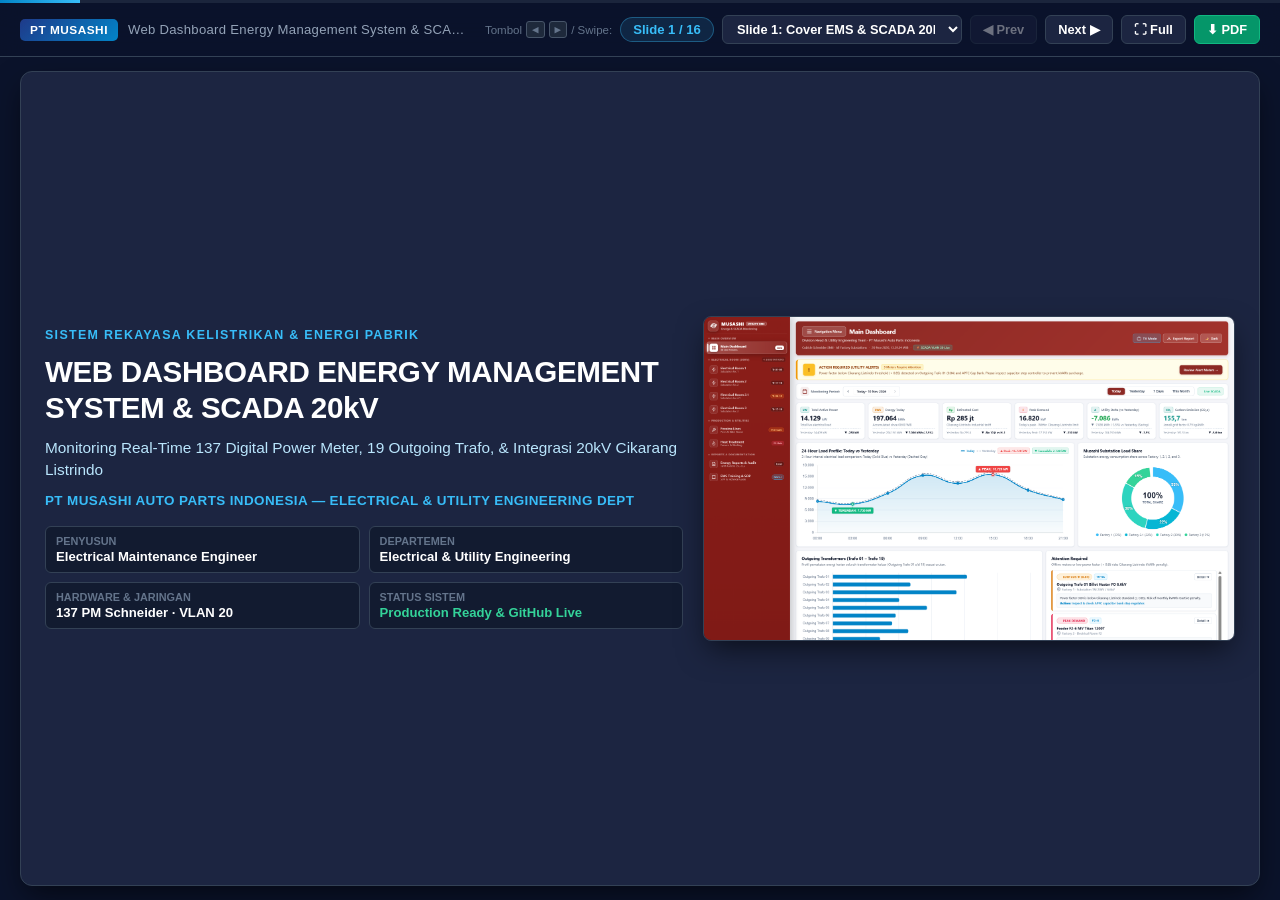
==== commit 57bd4b7d: "Optimize full responsiveness across mobile portrait, mobile landscape, tablet, and desktop with touc" ====
--- a/Presentasi_Dashboard_EMS_Musashi_Mentor.html
+++ b/Presentasi_Dashboard_EMS_Musashi_Mentor.html
@@ -2,7 +2,7 @@
 <html lang="id">
 <head>
   <meta charset="UTF-8">
-  <meta name="viewport" content="width=device-width, initial-scale=1.0">
+  <meta name="viewport" content="width=device-width, initial-scale=1.0, maximum-scale=5.0, viewport-fit=cover">
   <title>Web Dashboard Utility EMS & SCADA 20kV – PT Musashi Auto Parts Indonesia</title>
   <style>
     :root {
@@ -23,124 +23,685 @@
       --shadow: 0 12px 30px -5px rgba(0, 0, 0, 0.6);
     }
     * { box-sizing: border-box; margin: 0; padding: 0; font-family: -apple-system, BlinkMacSystemFont, "Segoe UI", Roboto, Helvetica, Arial, sans-serif; }
-    body { background-color: var(--bg-dark); color: var(--text-white); height: 100vh; overflow: hidden; display: flex; flex-direction: column; }
+    
+    html, body {
+      background-color: var(--bg-dark);
+      color: var(--text-white);
+      height: 100vh;
+      height: 100dvh;
+      width: 100%;
+      overflow: hidden;
+      display: flex;
+      flex-direction: column;
+      touch-action: pan-y;
+      -webkit-font-smoothing: antialiased;
+    }
+
+    /* Animated Top Progress Bar */
+    .progress-bar-container {
+      width: 100%;
+      height: 3px;
+      background: rgba(51, 65, 85, 0.4);
+      flex-shrink: 0;
+      z-index: 102;
+    }
+    .progress-bar {
+      height: 100%;
+      width: 6.25%;
+      background: linear-gradient(90deg, #0284C7, #38BDF8);
+      transition: width 0.28s cubic-bezier(0.16, 1, 0.3, 1);
+    }
     
     /* Top Control Bar */
-    .top-bar { height: 56px; background: rgba(11, 19, 43, 0.96); backdrop-filter: blur(10px); border-bottom: 1px solid var(--border-color); display: flex; align-items: center; justify-content: space-between; padding: 0 24px; z-index: 100; flex-shrink: 0; }
-    .brand-title { display: flex; align-items: center; gap: 12px; font-size: 0.92rem; font-weight: 700; letter-spacing: 0.5px; }
-    .brand-badge { background: linear-gradient(135deg, #1E3A8A, #0284C7); padding: 5px 11px; border-radius: 5px; font-size: 0.75rem; font-weight: 800; color: #fff; letter-spacing: 0.5px; }
-    .nav-controls { display: flex; align-items: center; gap: 10px; }
-    .slide-indicator { font-size: 0.85rem; font-weight: 700; color: var(--cyan-accent); background: rgba(56, 189, 248, 0.12); padding: 5px 14px; border-radius: 20px; border: 1px solid rgba(56, 189, 248, 0.35); }
-    .btn-nav { background: var(--bg-card); border: 1px solid var(--border-color); color: #fff; padding: 6px 14px; border-radius: 6px; cursor: pointer; font-size: 0.82rem; font-weight: 600; transition: all 0.2s ease; display: flex; align-items: center; gap: 6px; }
-    .btn-nav:hover { background: var(--navy-accent); border-color: var(--navy-accent); }
-    .btn-pdf { background: #059669; border-color: #10B981; text-decoration: none; }
-    .btn-pdf:hover { background: #10B981; }
+    .top-bar {
+      height: 54px;
+      background: rgba(11, 19, 43, 0.98);
+      backdrop-filter: blur(12px);
+      -webkit-backdrop-filter: blur(12px);
+      border-bottom: 1px solid var(--border-color);
+      display: flex;
+      align-items: center;
+      justify-content: space-between;
+      padding: 0 20px;
+      z-index: 100;
+      flex-shrink: 0;
+      gap: 12px;
+    }
+    .brand-title {
+      display: flex;
+      align-items: center;
+      gap: 10px;
+      font-size: 0.90rem;
+      font-weight: 700;
+      letter-spacing: 0.3px;
+      min-width: 0;
+      white-space: nowrap;
+      overflow: hidden;
+      text-overflow: ellipsis;
+    }
+    .brand-badge {
+      background: linear-gradient(135deg, #1E3A8A, #0284C7);
+      padding: 4px 10px;
+      border-radius: 5px;
+      font-size: 0.74rem;
+      font-weight: 800;
+      color: #fff;
+      letter-spacing: 0.5px;
+      flex-shrink: 0;
+    }
+    .brand-sub {
+      color: var(--text-muted);
+      font-weight: 500;
+      font-size: 0.82rem;
+      white-space: nowrap;
+      overflow: hidden;
+      text-overflow: ellipsis;
+    }
+    .nav-controls {
+      display: flex;
+      align-items: center;
+      gap: 8px;
+      flex-shrink: 0;
+    }
+    .slide-indicator {
+      font-size: 0.82rem;
+      font-weight: 700;
+      color: var(--cyan-accent);
+      background: rgba(56, 189, 248, 0.12);
+      padding: 4px 12px;
+      border-radius: 20px;
+      border: 1px solid rgba(56, 189, 248, 0.35);
+      white-space: nowrap;
+    }
+    .slide-select-dropdown {
+      background: var(--bg-card);
+      border: 1px solid var(--border-color);
+      color: #fff;
+      padding: 5px 10px;
+      border-radius: 6px;
+      font-size: 0.80rem;
+      font-weight: 600;
+      max-width: 240px;
+      cursor: pointer;
+      outline: none;
+      transition: border-color 0.2s;
+    }
+    .slide-select-dropdown:hover, .slide-select-dropdown:focus {
+      border-color: var(--cyan-accent);
+    }
+    .btn-nav {
+      background: var(--bg-card);
+      border: 1px solid var(--border-color);
+      color: #fff;
+      padding: 6px 12px;
+      border-radius: 6px;
+      cursor: pointer;
+      font-size: 0.80rem;
+      font-weight: 600;
+      transition: all 0.2s ease;
+      display: flex;
+      align-items: center;
+      gap: 5px;
+      white-space: nowrap;
+      user-select: none;
+      -webkit-user-select: none;
+    }
+    .btn-nav:hover {
+      background: var(--navy-accent);
+      border-color: var(--navy-accent);
+    }
+    .btn-nav:disabled {
+      opacity: 0.4;
+      cursor: not-allowed;
+      border-color: var(--border-color);
+      background: var(--bg-card);
+    }
+    .btn-pdf {
+      background: #059669;
+      border-color: #10B981;
+      text-decoration: none;
+    }
+    .btn-pdf:hover {
+      background: #10B981;
+    }
 
     /* Main Slide Viewport */
-    .slide-viewport { flex: 1; padding: 18px 24px; overflow-y: auto; display: flex; justify-content: center; align-items: center; }
-    .slide-card { background: var(--bg-card); border: 1px solid var(--border-color); border-radius: 12px; box-shadow: var(--shadow); width: 100%; max-width: 1320px; height: calc(100vh - 105px); display: none; flex-direction: column; padding: 20px 26px; overflow-y: auto; }
-    .slide-card.active { display: flex; animation: fadeIn 0.25s ease; }
-    @keyframes fadeIn { from { opacity: 0; transform: translateY(6px); } to { opacity: 1; transform: translateY(0); } }
+    .slide-viewport {
+      flex: 1;
+      padding: 14px 20px;
+      overflow-y: auto;
+      display: flex;
+      justify-content: center;
+      align-items: center;
+      min-height: 0;
+      position: relative;
+    }
+    .slide-card {
+      background: var(--bg-card);
+      border: 1px solid var(--border-color);
+      border-radius: 12px;
+      box-shadow: var(--shadow);
+      width: 100%;
+      max-width: 1360px;
+      height: 100%;
+      max-height: calc(100dvh - 84px);
+      display: none;
+      flex-direction: column;
+      padding: 18px 24px;
+      overflow-y: auto;
+      -webkit-overflow-scrolling: touch;
+    }
+    .slide-card.active {
+      display: flex;
+      animation: fadeIn 0.22s ease-out;
+    }
+    @keyframes fadeIn {
+      from { opacity: 0; transform: translateY(4px); }
+      to { opacity: 1; transform: translateY(0); }
+    }
     
     /* Slide Header */
-    .slide-header { display: flex; justify-content: space-between; align-items: flex-start; padding-bottom: 12px; margin-bottom: 14px; border-bottom: 1px solid var(--border-color); flex-shrink: 0; }
-    .slide-category { font-size: 0.72rem; font-weight: 800; color: var(--cyan-accent); text-transform: uppercase; letter-spacing: 1.2px; margin-bottom: 4px; }
-    .slide-title { font-size: 1.35rem; font-weight: 800; color: var(--text-white); letter-spacing: -0.3px; }
-    .slide-module-badge { background: rgba(2, 132, 199, 0.18); border: 1px solid rgba(56, 189, 248, 0.4); color: #BAE6FD; font-size: 0.76rem; font-weight: 700; padding: 5px 12px; border-radius: 6px; }
+    .slide-header {
+      display: flex;
+      justify-content: space-between;
+      align-items: flex-start;
+      padding-bottom: 10px;
+      margin-bottom: 12px;
+      border-bottom: 1px solid var(--border-color);
+      flex-shrink: 0;
+      gap: 12px;
+    }
+    .slide-category {
+      font-size: 0.70rem;
+      font-weight: 800;
+      color: var(--cyan-accent);
+      text-transform: uppercase;
+      letter-spacing: 1.2px;
+      margin-bottom: 3px;
+    }
+    .slide-title {
+      font-size: 1.25rem;
+      font-weight: 800;
+      color: var(--text-white);
+      letter-spacing: -0.2px;
+      line-height: 1.25;
+    }
+    .slide-module-badge {
+      background: rgba(2, 132, 199, 0.18);
+      border: 1px solid rgba(56, 189, 248, 0.4);
+      color: #BAE6FD;
+      font-size: 0.74rem;
+      font-weight: 700;
+      padding: 4px 10px;
+      border-radius: 6px;
+      white-space: nowrap;
+      flex-shrink: 0;
+    }
 
     /* Layout Variations */
     /* 1. Standard 2-Column Split Layout */
-    .grid-2 { display: grid; grid-template-columns: 1fr 1fr; gap: 20px; flex: 1; min-height: 0; }
+    .grid-2 {
+      display: grid;
+      grid-template-columns: 1fr 1fr;
+      gap: 18px;
+      flex: 1;
+      min-height: 0;
+    }
     
     /* 2. Stacked Layout: Full-Width Image Top + 2 Cards Below */
-    .layout-stacked { display: flex; flex-direction: column; gap: 14px; flex: 1; min-height: 0; }
-    .stacked-img-wrap { width: 100%; max-height: 220px; display: flex; justify-content: center; align-items: center; overflow: hidden; border-radius: 8px; border: 1px solid var(--border-color); background: #000; box-shadow: 0 4px 15px rgba(0,0,0,0.4); }
-    .stacked-img-wrap img { width: 100%; height: auto; max-height: 220px; object-fit: contain; display: block; }
-    .stacked-grid { display: grid; grid-template-columns: 1fr 1fr; gap: 16px; flex: 1; }
+    .layout-stacked {
+      display: flex;
+      flex-direction: column;
+      gap: 12px;
+      flex: 1;
+      min-height: 0;
+    }
+    .stacked-img-wrap {
+      width: 100%;
+      max-height: 200px;
+      display: flex;
+      justify-content: center;
+      align-items: center;
+      overflow: hidden;
+      border-radius: 8px;
+      border: 1px solid var(--border-color);
+      background: #000;
+      box-shadow: 0 4px 15px rgba(0,0,0,0.3);
+      flex-shrink: 0;
+    }
+    .stacked-img-wrap img {
+      width: 100%;
+      height: auto;
+      max-height: 200px;
+      object-fit: contain;
+      display: block;
+    }
+    .stacked-grid {
+      display: grid;
+      grid-template-columns: 1fr 1fr;
+      gap: 14px;
+      flex: 1;
+      min-height: 0;
+    }
 
     /* 3. Sidebar Showcase Layout */
-    .layout-sidebar { display: grid; grid-template-columns: 160px 1fr 1fr; gap: 20px; flex: 1; min-height: 0; }
-    .sidebar-img-wrap { height: 100%; display: flex; flex-direction: column; align-items: center; justify-content: center; border-radius: 8px; border: 1px solid var(--border-color); background: #000; padding: 6px; }
-    .sidebar-img-wrap img { max-height: 480px; width: auto; object-fit: contain; border-radius: 4px; }
-
-    .box { background: rgba(15, 23, 42, 0.6); border: 1px solid var(--border-color); border-radius: 8px; padding: 16px 18px; display: flex; flex-direction: column; gap: 8px; overflow-y: auto; }
-    .box-title { font-size: 0.85rem; font-weight: 800; color: #fff; border-bottom: 1px solid var(--border-color); padding-bottom: 6px; margin-bottom: 4px; display: flex; align-items: center; gap: 6px; text-transform: uppercase; letter-spacing: 0.5px; }
+    .layout-sidebar {
+      display: grid;
+      grid-template-columns: 140px 1fr 1fr;
+      gap: 16px;
+      flex: 1;
+      min-height: 0;
+    }
+    .sidebar-img-wrap {
+      height: 100%;
+      display: flex;
+      flex-direction: column;
+      align-items: center;
+      justify-content: center;
+      border-radius: 8px;
+      border: 1px solid var(--border-color);
+      background: #000;
+      padding: 6px;
+    }
+    .sidebar-img-wrap img {
+      max-height: 440px;
+      width: auto;
+      max-width: 100%;
+      object-fit: contain;
+      border-radius: 4px;
+    }
+
+    /* Content Cards (Boxes) */
+    .box {
+      background: rgba(15, 23, 42, 0.65);
+      border: 1px solid var(--border-color);
+      border-radius: 8px;
+      padding: 14px 16px;
+      display: flex;
+      flex-direction: column;
+      gap: 6px;
+      overflow-y: auto;
+      -webkit-overflow-scrolling: touch;
+    }
+    .box-title {
+      font-size: 0.82rem;
+      font-weight: 800;
+      color: #fff;
+      border-bottom: 1px solid var(--border-color);
+      padding-bottom: 5px;
+      margin-bottom: 3px;
+      display: flex;
+      align-items: center;
+      gap: 6px;
+      text-transform: uppercase;
+      letter-spacing: 0.4px;
+    }
     .box-title-blue { color: var(--cyan-accent); border-color: rgba(56, 189, 248, 0.3); }
     .box-title-green { color: #34D399; border-color: rgba(16, 185, 129, 0.3); }
 
     /* Image Container in Split Grid */
-    .img-container { display: flex; flex-direction: column; gap: 8px; height: 100%; justify-content: center; }
-    .img-wrap { width: 100%; max-height: 440px; display: flex; justify-content: center; align-items: center; overflow: hidden; border-radius: 8px; border: 1px solid var(--border-color); background: #000; box-shadow: 0 4px 15px rgba(0,0,0,0.4); }
-    .img-wrap img { width: 100%; height: auto; max-height: 440px; object-fit: contain; display: block; }
-    .img-caption { font-size: 0.75rem; color: var(--text-muted); text-align: center; font-style: italic; }
+    .img-container {
+      display: flex;
+      flex-direction: column;
+      gap: 6px;
+      height: 100%;
+      justify-content: center;
+    }
+    .img-wrap {
+      width: 100%;
+      max-height: 420px;
+      display: flex;
+      justify-content: center;
+      align-items: center;
+      overflow: hidden;
+      border-radius: 8px;
+      border: 1px solid var(--border-color);
+      background: #000;
+      box-shadow: 0 4px 15px rgba(0,0,0,0.3);
+    }
+    .img-wrap img {
+      width: 100%;
+      height: auto;
+      max-height: 420px;
+      object-fit: contain;
+      display: block;
+    }
+    .img-caption {
+      font-size: 0.72rem;
+      color: var(--text-muted);
+      text-align: center;
+      font-style: italic;
+    }
 
     /* Typography & Points */
-    .desc-text { font-size: 0.83rem; line-height: 1.45; color: var(--text-white); margin-bottom: 6px; }
-    .point-item { font-size: 0.80rem; line-height: 1.4; color: #E2E8F0; margin-bottom: 6px; }
+    .desc-text { font-size: 0.80rem; line-height: 1.42; color: var(--text-white); margin-bottom: 5px; }
+    .point-item { font-size: 0.78rem; line-height: 1.38; color: #E2E8F0; margin-bottom: 5px; }
     .point-title { font-weight: 700; color: #BAE6FD; }
-    .info-callout { background: rgba(16, 185, 129, 0.12); border: 1px solid rgba(16, 185, 129, 0.4); border-radius: 6px; padding: 10px 12px; font-size: 0.78rem; line-height: 1.35; color: #6EE7B7; margin-top: auto; }
-    .info-callout-blue { background: rgba(2, 132, 199, 0.12); border: 1px solid rgba(2, 132, 199, 0.4); border-radius: 6px; padding: 10px 12px; font-size: 0.78rem; line-height: 1.35; color: #7DD3FC; margin-top: auto; }
+    .info-callout {
+      background: rgba(16, 185, 129, 0.12);
+      border: 1px solid rgba(16, 185, 129, 0.4);
+      border-radius: 6px;
+      padding: 9px 12px;
+      font-size: 0.76rem;
+      line-height: 1.35;
+      color: #6EE7B7;
+      margin-top: auto;
+    }
+    .info-callout-blue {
+      background: rgba(2, 132, 199, 0.12);
+      border: 1px solid rgba(2, 132, 199, 0.4);
+      border-radius: 6px;
+      padding: 9px 12px;
+      font-size: 0.76rem;
+      line-height: 1.35;
+      color: #7DD3FC;
+      margin-top: auto;
+    }
 
     /* Cover Slide Specifics */
-    .cover-layout { display: flex; gap: 24px; align-items: center; flex: 1; }
-    .cover-left { flex: 1.2; display: flex; flex-direction: column; gap: 14px; }
-    .cover-tag { font-size: 0.8rem; font-weight: 800; color: var(--cyan-accent); letter-spacing: 1.5px; text-transform: uppercase; }
-    .cover-title { font-size: 2.1rem; font-weight: 900; line-height: 1.2; color: #fff; letter-spacing: -0.5px; }
-    .cover-sub { font-size: 1.02rem; line-height: 1.45; color: #BAE6FD; }
-    .cover-company { font-size: 0.88rem; font-weight: 700; color: #38BDF8; letter-spacing: 0.5px; }
-    .cover-meta-grid { display: grid; grid-template-columns: 1fr 1fr; gap: 10px; margin-top: 10px; }
-    .meta-box { background: rgba(15, 23, 42, 0.7); border: 1px solid var(--border-color); border-radius: 6px; padding: 10px 12px; }
-    .meta-label { font-size: 0.7rem; color: var(--text-dim); text-transform: uppercase; font-weight: 700; }
-    .meta-val { font-size: 0.85rem; color: #fff; font-weight: 700; margin-top: 2px; }
+    .cover-layout { display: flex; gap: 20px; align-items: center; flex: 1; min-height: 0; }
+    .cover-left { flex: 1.2; display: flex; flex-direction: column; gap: 12px; }
+    .cover-tag { font-size: 0.78rem; font-weight: 800; color: var(--cyan-accent); letter-spacing: 1.3px; text-transform: uppercase; }
+    .cover-title { font-size: 1.85rem; font-weight: 900; line-height: 1.2; color: #fff; letter-spacing: -0.4px; }
+    .cover-sub { font-size: 0.96rem; line-height: 1.42; color: #BAE6FD; }
+    .cover-company { font-size: 0.84rem; font-weight: 700; color: #38BDF8; letter-spacing: 0.4px; }
+    .cover-meta-grid { display: grid; grid-template-columns: 1fr 1fr; gap: 9px; margin-top: 6px; }
+    .meta-box { background: rgba(15, 23, 42, 0.7); border: 1px solid var(--border-color); border-radius: 6px; padding: 8px 10px; }
+    .meta-label { font-size: 0.68rem; color: var(--text-dim); text-transform: uppercase; font-weight: 700; }
+    .meta-val { font-size: 0.82rem; color: #fff; font-weight: 700; margin-top: 2px; }
     .cover-right { flex: 1; display: flex; justify-content: center; align-items: center; }
-    .cover-right img { width: 100%; border-radius: 8px; border: 1px solid var(--border-color); box-shadow: var(--shadow); }
+    .cover-right img { width: 100%; border-radius: 8px; border: 1px solid var(--border-color); box-shadow: var(--shadow); object-fit: contain; max-height: 380px; }
 
     /* Keyboard hint */
     .kbd-hint { font-size: 0.72rem; color: var(--text-dim); display: flex; align-items: center; gap: 4px; }
-    kbd { background: #1E293B; border: 1px solid #475569; padding: 1px 6px; border-radius: 3px; font-size: 0.7rem; font-family: monospace; }
+    kbd { background: #1E293B; border: 1px solid #475569; padding: 1px 5px; border-radius: 3px; font-size: 0.68rem; font-family: monospace; }
+
+    /* Mobile Bottom Navigation Bar (Thumb Friendly) */
+    .mobile-bottom-nav {
+      display: none;
+      position: fixed;
+      bottom: 0;
+      left: 0;
+      right: 0;
+      height: 52px;
+      background: rgba(11, 19, 43, 0.98);
+      backdrop-filter: blur(14px);
+      -webkit-backdrop-filter: blur(14px);
+      border-top: 1px solid var(--border-color);
+      padding: 0 12px;
+      z-index: 110;
+      align-items: center;
+      justify-content: space-between;
+      gap: 10px;
+    }
+    .btn-mobile-nav {
+      flex: 1;
+      height: 38px;
+      background: var(--bg-card);
+      border: 1px solid var(--border-color);
+      color: #fff;
+      border-radius: 6px;
+      font-weight: 700;
+      font-size: 0.80rem;
+      display: flex;
+      align-items: center;
+      justify-content: center;
+      gap: 6px;
+      cursor: pointer;
+      touch-action: manipulation;
+    }
+    .btn-mobile-nav:active {
+      background: var(--navy-accent);
+    }
+    .btn-mobile-nav:disabled {
+      opacity: 0.35;
+      pointer-events: none;
+    }
+    .btn-mobile-next {
+      background: var(--navy-primary);
+      border-color: var(--navy-accent);
+    }
+    .mobile-slide-selector-wrap {
+      flex: 1.4;
+    }
+    .mobile-slide-select {
+      width: 100%;
+      height: 38px;
+      background: var(--bg-card);
+      border: 1px solid var(--border-color);
+      color: var(--cyan-accent);
+      border-radius: 6px;
+      font-weight: 700;
+      font-size: 0.78rem;
+      padding: 0 8px;
+      outline: none;
+      text-align: center;
+    }
+
+    /* ========================================================
+       RESPONSIVE BREAKPOINTS (ALL DEVICES & ORIENTATIONS)
+       ======================================================== */
+
+    /* 1. TABLET / SMALL LAPTOP (<= 1024px) */
+    @media (max-width: 1024px) {
+      .brand-sub { display: none; }
+      .kbd-hint { display: none; }
+      .slide-select-dropdown { max-width: 180px; }
+      .slide-card { padding: 16px 20px; }
+      .slide-title { font-size: 1.15rem; }
+      .layout-sidebar { grid-template-columns: 120px 1fr 1fr; gap: 12px; }
+    }
+
+    /* 2. MOBILE LANDSCAPE / HAPE MIRING (Height <= 520px and Orientation: Landscape) */
+    @media (max-height: 520px) and (orientation: landscape) {
+      .top-bar {
+        height: 40px;
+        padding: 0 14px;
+        gap: 8px;
+      }
+      .brand-title { font-size: 0.78rem; }
+      .brand-badge { font-size: 0.68rem; padding: 2px 7px; }
+      .brand-sub { display: none; }
+      .kbd-hint { display: none; }
+      .slide-indicator { font-size: 0.74rem; padding: 2px 8px; }
+      .slide-select-dropdown { max-width: 140px; height: 28px; font-size: 0.72rem; padding: 2px 6px; }
+      .btn-nav { padding: 4px 8px; font-size: 0.72rem; height: 28px; }
+      
+      .slide-viewport {
+        padding: 6px 12px;
+      }
+      .slide-card {
+        max-height: calc(100dvh - 52px);
+        padding: 10px 14px;
+        border-radius: 8px;
+      }
+      .slide-header {
+        padding-bottom: 5px;
+        margin-bottom: 6px;
+      }
+      .slide-category { font-size: 0.62rem; margin-bottom: 1px; }
+      .slide-title { font-size: 0.98rem; line-height: 1.2; }
+      .slide-module-badge { font-size: 0.65rem; padding: 2px 7px; }
+      
+      .grid-2 {
+        grid-template-columns: 1fr 1fr;
+        gap: 10px;
+      }
+      .img-wrap { max-height: 240px; }
+      .img-wrap img { max-height: 240px; }
+      
+      .layout-stacked { gap: 8px; }
+      .stacked-img-wrap { max-height: 125px; }
+      .stacked-img-wrap img { max-height: 125px; }
+      .stacked-grid { grid-template-columns: 1fr 1fr; gap: 10px; }
+      
+      .layout-sidebar {
+        grid-template-columns: 85px 1fr 1fr;
+        gap: 8px;
+      }
+      .sidebar-img-wrap img { max-height: 230px; }
+      
+      .box {
+        padding: 8px 10px;
+        gap: 3px;
+        border-radius: 6px;
+      }
+      .box-title { font-size: 0.74rem; padding-bottom: 3px; margin-bottom: 2px; }
+      .desc-text { font-size: 0.72rem; line-height: 1.32; margin-bottom: 3px; }
+      .point-item { font-size: 0.70rem; line-height: 1.30; margin-bottom: 3px; }
+      .info-callout, .info-callout-blue { font-size: 0.70rem; padding: 5px 8px; line-height: 1.28; }
+      .img-caption { font-size: 0.65rem; }
+
+      /* Cover slide on landscape phone */
+      .cover-layout { gap: 12px; }
+      .cover-left { gap: 6px; }
+      .cover-tag { font-size: 0.65rem; }
+      .cover-title { font-size: 1.15rem; line-height: 1.15; }
+      .cover-sub { font-size: 0.78rem; line-height: 1.3; }
+      .cover-company { font-size: 0.72rem; }
+      .cover-meta-grid { gap: 6px; margin-top: 2px; }
+      .meta-box { padding: 4px 6px; }
+      .meta-label { font-size: 0.60rem; }
+      .meta-val { font-size: 0.70rem; }
+      .cover-right img { max-height: 230px; }
+    }
+
+    /* 3. MOBILE PORTRAIT / HP TEGAK (Width <= 768px and Height > 520px) */
+    @media (max-width: 768px) and (orientation: portrait) {
+      .top-bar {
+        height: 48px;
+        padding: 0 12px;
+      }
+      .brand-title { font-size: 0.82rem; }
+      .brand-sub { display: none; }
+      .kbd-hint { display: none; }
+      .slide-select-dropdown { display: none; }
+      .btn-nav:not(.btn-pdf) { display: none; }
+      .btn-pdf { padding: 4px 9px; font-size: 0.74rem; }
+      
+      .mobile-bottom-nav {
+        display: flex;
+      }
+      
+      .slide-viewport {
+        padding: 8px 8px calc(62px + env(safe-area-inset-bottom, 0px)) 8px;
+        align-items: stretch;
+      }
+      .slide-card {
+        max-height: calc(100dvh - 118px);
+        padding: 12px 14px;
+        border-radius: 10px;
+        height: auto;
+      }
+      .slide-header {
+        flex-direction: column;
+        align-items: flex-start;
+        gap: 6px;
+        padding-bottom: 8px;
+        margin-bottom: 10px;
+      }
+      .slide-title { font-size: 1.12rem; line-height: 1.25; }
+      .slide-module-badge { font-size: 0.68rem; padding: 3px 8px; }
+      
+      /* Stack layout into 1 column for phones */
+      .grid-2 {
+        grid-template-columns: 1fr;
+        gap: 12px;
+      }
+      .img-wrap { max-height: 240px; }
+      .img-wrap img { max-height: 240px; }
+      
+      .layout-stacked { gap: 10px; }
+      .stacked-img-wrap { max-height: 160px; }
+      .stacked-img-wrap img { max-height: 160px; }
+      .stacked-grid { grid-template-columns: 1fr; gap: 10px; }
+      
+      .layout-sidebar {
+        grid-template-columns: 1fr;
+        gap: 12px;
+      }
+      .sidebar-img-wrap { max-height: 280px; }
+      .sidebar-img-wrap img { max-height: 260px; }
+
+      .box {
+        padding: 10px 12px;
+        border-radius: 6px;
+      }
+      .box-title { font-size: 0.78rem; }
+      .desc-text { font-size: 0.76rem; }
+      .point-item { font-size: 0.74rem; }
+      .info-callout, .info-callout-blue { font-size: 0.72rem; padding: 7px 10px; }
+
+      /* Cover slide on phone */
+      .cover-layout {
+        flex-direction: column;
+        gap: 14px;
+      }
+      .cover-left { gap: 8px; }
+      .cover-title { font-size: 1.35rem; line-height: 1.2; }
+      .cover-sub { font-size: 0.85rem; line-height: 1.35; }
+      .cover-company { font-size: 0.76rem; }
+      .cover-meta-grid { grid-template-columns: 1fr 1fr; gap: 6px; }
+      .meta-box { padding: 6px 8px; }
+      .meta-label { font-size: 0.64rem; }
+      .meta-val { font-size: 0.74rem; }
+      .cover-right img { max-height: 220px; }
+    }
+
+    /* 4. VERY SMALL PHONES (Width <= 380px) */
+    @media (max-width: 380px) {
+      .cover-meta-grid { grid-template-columns: 1fr; }
+      .cover-title { font-size: 1.20rem; }
+      .slide-title { font-size: 1.02rem; }
+    }
   </style>
 </head>
 <body>
 
+  <!-- TOP PROGRESS BAR -->
+  <div class="progress-bar-container">
+    <div class="progress-bar" id="progressBar"></div>
+  </div>
+
   <!-- TOP BAR -->
-  <div class="top-bar">
+  <header class="top-bar">
     <div class="brand-title">
       <span class="brand-badge">PT MUSASHI</span>
-      <span>Web Dashboard Energy Management System & SCADA 20kV</span>
+      <span class="brand-sub">Web Dashboard Energy Management System & SCADA 20kV</span>
     </div>
     <div class="nav-controls">
-      <div class="kbd-hint">Gunakan tombol <kbd>◀</kbd> <kbd>▶</kbd> atau klik:</div>
+      <div class="kbd-hint">Tombol <kbd>◀</kbd> <kbd>▶</kbd> / Swipe:</div>
       <span class="slide-indicator" id="slideIndicator">Slide 1 / 16</span>
-      <select id="slideSelect" class="btn-nav" style="padding: 5px 10px;" onchange="goToSlide(parseInt(this.value))">
-        <option value="1">Slide 1: Cover Web Dashboard EMS & SCADA 20kV</option>
-        <option value="2">Slide 2: Sistem Arsitektur & Integrasi Lapangan 3-Tier</option>
-        <option value="3">Slide 3: Master Dashboard 'Single Pane of Glass'</option>
-        <option value="4">Slide 4: Sidebar Navigasi & Kapsul Telemetri SCADA 20kV</option>
-        <option value="5">Slide 5: Header Bar Terpusat & Segmented Toolbar</option>
-        <option value="6">Slide 6: Sistem Peringatan Dini Power Factor & Denda kVARh</option>
-        <option value="7">Slide 7: 6 Kartu Metrik Kinerja Utama (KPI)</option>
-        <option value="8">Slide 8: Profil Beban 24 Jam (Peak & Terendah)</option>
-        <option value="9">Slide 9: Musashi Substation Load Share (100% Total)</option>
-        <option value="10">Slide 10: Outgoing Transformers (19 Unit Trafo Lengkap)</option>
-        <option value="11">Slide 11: Attention Required (Daftar Tindakan Proaktif)</option>
-        <option value="12">Slide 12: Pasokan Utama Listrik 20kV (CLD 1, 2, 3)</option>
-        <option value="13">Slide 13: Direktori Digital Power Meter (111 Titik Mesin)</option>
-        <option value="14">Slide 14: Modal Pop-Up: Analisis Telemetri 3-Fasa R-S-T</option>
-        <option value="15">Slide 15: Tampilan Khusus Area Substation, Forging, & HT</option>
-        <option value="16">Slide 16: Pusat Audit ISO 50001 & Dampak Operasional</option>
+      <select id="slideSelect" class="slide-select-dropdown" onchange="goToSlide(parseInt(this.value))">
+        <option value="1">Slide 1: Cover EMS & SCADA 20kV</option>
+        <option value="2">Slide 2: Arsitektur SCADA IoT 3-Tier</option>
+        <option value="3">Slide 3: Master Dashboard Hero</option>
+        <option value="4">Slide 4: Sidebar & Kapsul SCADA 20kV</option>
+        <option value="5">Slide 5: Header Bar & Filter Toolbar</option>
+        <option value="6">Slide 6: Peringatan Dini Power Factor</option>
+        <option value="7">Slide 7: 6 Kartu Metrik Kinerja (KPI)</option>
+        <option value="8">Slide 8: Profil Beban 24 Jam</option>
+        <option value="9">Slide 9: Donut Substation Load Share</option>
+        <option value="10">Slide 10: 19 Outgoing Transformers</option>
+        <option value="11">Slide 11: Attention Required Worklist</option>
+        <option value="12">Slide 12: Pasokan Utama CLD 1, 2, 3</option>
+        <option value="13">Slide 13: Direktori 111 Power Meter</option>
+        <option value="14">Slide 14: Modal Detail 3-Fasa & Modbus</option>
+        <option value="15">Slide 15: Substation, Forging & HT View</option>
+        <option value="16">Slide 16: Audit ISO 50001 & Kesimpulan</option>
       </select>
-      <button class="btn-nav" id="btnPrev" onclick="prevSlide()">◀ Prev</button>
-      <button class="btn-nav" id="btnNext" onclick="nextSlide()">Next ▶</button>
-      <button class="btn-nav" onclick="toggleFullscreen()">⛶ Fullscreen</button>
-      <a href="Presentasi_Dashboard_EMS_Musashi_Mentor.pdf" download class="btn-nav btn-pdf">⬇ Unduh PDF</a>
+      <button class="btn-nav" id="btnPrev" onclick="prevSlide()" title="Slide Sebelumnya (Arrow Left)">◀ Prev</button>
+      <button class="btn-nav" id="btnNext" onclick="nextSlide()" title="Slide Selanjutnya (Arrow Right)">Next ▶</button>
+      <button class="btn-nav" onclick="toggleFullscreen()" title="Layar Penuh (F)">⛶ Full</button>
+      <a href="Presentasi_Dashboard_EMS_Musashi_Mentor.pdf" download class="btn-nav btn-pdf" title="Unduh Berkas PDF Lanskap">⬇ PDF</a>
     </div>
-  </div>
+  </header>
 
   <!-- SLIDES CONTAINER -->
-  <div class="slide-viewport">
+  <main class="slide-viewport" id="slideViewport">
 
     <!-- SLIDE 1: COVER -->
-    <div class="slide-card active" data-slide="1">
+    <section class="slide-card active" data-slide="1" aria-label="Cover Slide">
       <div class="cover-layout">
         <div class="cover-left">
           <div class="cover-tag">SISTEM REKAYASA KELISTRIKAN & ENERGI PABRIK</div>
@@ -167,24 +728,24 @@
           </div>
         </div>
         <div class="cover-right">
-          <img src="ss_overview_clean.png" alt="Dashboard Hero Preview">
-        </div>
-      </div>
-    </div>
+          <img src="ss_overview_clean.png" alt="Dashboard Hero Preview" loading="lazy">
+        </div>
+      </div>
+    </section>
 
     <!-- SLIDE 2: BACKGROUND & ARCHITECTURE -->
-    <div class="slide-card" data-slide="2">
+    <section class="slide-card" data-slide="2" aria-label="Slide 2: Sistem Arsitektur">
       <div class="slide-header">
         <div>
           <div class="slide-category">SISTEM ARSITEKTUR & INTEGRASI LAPANGAN</div>
-          <h1 class="slide-title">Tantangan Operasional Kelistrikan & Solusi Arsitektur SCADA IoT 3-Tier</h1>
+          <h2 class="slide-title">Tantangan Operasional Kelistrikan & Solusi Arsitektur SCADA IoT 3-Tier</h2>
         </div>
         <div class="slide-module-badge">Arsitektur Rekayasa Kelistrikan</div>
       </div>
       <div class="grid-2">
         <div class="box">
           <div class="img-container">
-            <div class="img-wrap"><img src="ss_overview_clean.png" alt="Dashboard Overview"></div>
+            <div class="img-wrap"><img src="ss_overview_clean.png" alt="Dashboard Overview" loading="lazy"></div>
             <div class="img-caption">Tampilan Antarmuka Master Web Dashboard EMS PT Musashi Auto Parts Indonesia</div>
           </div>
         </div>
@@ -200,21 +761,21 @@
           <div class="info-callout-blue"><b>Kegunaan Sistem:</b> Menyediakan sentralisasi data telemetri kelistrikan 3 pabrik dalam satu layar terpusat untuk keandalan distribusi daya dan audit ISO 50001.</div>
         </div>
       </div>
-    </div>
+    </section>
 
     <!-- SLIDE 3: MASTER DASHBOARD HERO -->
-    <div class="slide-card" data-slide="3">
+    <section class="slide-card" data-slide="3" aria-label="Slide 3: Master Dashboard">
       <div class="slide-header">
         <div>
           <div class="slide-category">IKHTISAR ANTARMUKA PUSAT</div>
-          <h1 class="slide-title">Master Dashboard: 'Single Pane of Glass' Monitoring Seluruh Pabrik</h1>
+          <h2 class="slide-title">Master Dashboard: 'Single Pane of Glass' Monitoring Seluruh Pabrik</h2>
         </div>
         <div class="slide-module-badge">Tampilan Keseluruhan Antarmuka Web</div>
       </div>
       <div class="grid-2">
         <div class="box">
           <div class="img-container">
-            <div class="img-wrap"><img src="ss_overview_clean.png" alt="Master Dashboard Full"></div>
+            <div class="img-wrap"><img src="ss_overview_clean.png" alt="Master Dashboard Full" loading="lazy"></div>
             <div class="img-caption">Tampilan Penuh Antarmuka Web Dashboard EMS (Resolusi Tinggi 3200x1950)</div>
           </div>
         </div>
@@ -232,21 +793,21 @@
           <div class="point-item"><span class="point-title">• Akses Multi-Device:</span> Dapat diakses fleksibel melalui PC Ruang Kontrol Utility, laptop engineer, maupun tablet saat inspeksi lapangan.</div>
         </div>
       </div>
-    </div>
+    </section>
 
     <!-- SLIDE 4: SIDEBAR & SCADA CAPSULE -->
-    <div class="slide-card" data-slide="4">
+    <section class="slide-card" data-slide="4" aria-label="Slide 4: Sidebar Navigasi">
       <div class="slide-header">
         <div>
           <div class="slide-category">STRUKTUR NAVIGASI & TELEMETRI SCADA</div>
-          <h1 class="slide-title">Sidebar Menu Pabrik & Kapsul Telemetri Jaringan SCADA 20kV</h1>
+          <h2 class="slide-title">Sidebar Menu Pabrik & Kapsul Telemetri Jaringan SCADA 20kV</h2>
         </div>
         <div class="slide-module-badge">Panel Navigasi Sisi Kiri</div>
       </div>
       <div class="layout-sidebar">
         <div class="sidebar-img-wrap">
-          <img src="ss_sidebar_complete.png" alt="Sidebar Navigation">
-          <div class="img-caption" style="margin-top:6px;">Navigasi & SCADA</div>
+          <img src="ss_sidebar_complete.png" alt="Sidebar Navigation" loading="lazy">
+          <div class="img-caption" style="margin-top:4px;">Navigasi & SCADA</div>
         </div>
         <div class="box">
           <div class="box-title">Hierarki Navigasi Fasilitas Pabrik</div>
@@ -271,20 +832,20 @@
           <div class="point-item"><span class="point-title">• Zero Blind Spot:</span> Menjamin tidak ada data telemetri yang terlewat.</div>
         </div>
       </div>
-    </div>
+    </section>
 
     <!-- SLIDE 5: HEADER BAR & TOOLBAR -->
-    <div class="slide-card" data-slide="5">
+    <section class="slide-card" data-slide="5" aria-label="Slide 5: Header Bar">
       <div class="slide-header">
         <div>
           <div class="slide-category">KONTROL OPERASIONAL & FILTER WAKTU</div>
-          <h1 class="slide-title">Header Bar Terpusat & Segmented Toolbar Pemilihan Periode</h1>
+          <h2 class="slide-title">Header Bar Terpusat & Segmented Toolbar Pemilihan Periode</h2>
         </div>
         <div class="slide-module-badge">Panel Kontrol Atas</div>
       </div>
       <div class="layout-stacked">
         <div class="stacked-img-wrap">
-          <img src="ss_header_clean.png" alt="Header Banner & Toolbar">
+          <img src="ss_header_clean.png" alt="Header Banner & Toolbar" loading="lazy">
         </div>
         <div class="img-caption">Header Bar Operasional: Live Clock, TV Fullscreen Mode, Theme Switcher, & Export</div>
         <div class="stacked-grid">
@@ -305,20 +866,20 @@
           </div>
         </div>
       </div>
-    </div>
+    </section>
 
     <!-- SLIDE 6: CRITICAL ALERT BANNER -->
-    <div class="slide-card" data-slide="6">
+    <section class="slide-card" data-slide="6" aria-label="Slide 6: Sistem Peringatan Dini">
       <div class="slide-header">
         <div>
           <div class="slide-category">SISTEM PROTEKSI & PREVENSI ANOMALI</div>
-          <h1 class="slide-title">Sistem Peringatan Dini: Pencegahan Penalti Finansial kVARh Listrik</h1>
+          <h2 class="slide-title">Sistem Peringatan Dini: Pencegahan Penalti Finansial kVARh Listrik</h2>
         </div>
         <div class="slide-module-badge">Banner Tindakan Cepat (Action Required)</div>
       </div>
       <div class="layout-stacked">
         <div class="stacked-img-wrap">
-          <img src="ss_alert_clean.png" alt="Alert Banner">
+          <img src="ss_alert_clean.png" alt="Alert Banner" loading="lazy">
         </div>
         <div class="img-caption">Banner Peringatan Otomatis: Deteksi Dini Penurunan Power Factor (Cos φ < 0.85)</div>
         <div class="stacked-grid">
@@ -337,20 +898,20 @@
           </div>
         </div>
       </div>
-    </div>
+    </section>
 
     <!-- SLIDE 7: 6 EXECUTIVE KPI CARDS -->
-    <div class="slide-card" data-slide="7">
+    <section class="slide-card" data-slide="7" aria-label="Slide 7: 6 KPI Eksekutif">
       <div class="slide-header">
         <div>
           <div class="slide-category">RINGKASAN PARAMETER EKSEKUTIF</div>
-          <h1 class="slide-title">6 Kartu Metrik Kinerja Utama: Daya, Biaya, Puncak, & Emisi Karbon</h1>
+          <h2 class="slide-title">6 Kartu Metrik Kinerja Utama: Daya, Biaya, Puncak, & Emisi Karbon</h2>
         </div>
         <div class="slide-module-badge">Panel Ringkasan Kinerja Utama</div>
       </div>
       <div class="layout-stacked">
         <div class="stacked-img-wrap">
-          <img src="ss_kpi_all_clean.png" alt="KPI Cards">
+          <img src="ss_kpi_all_clean.png" alt="KPI Cards" loading="lazy">
         </div>
         <div class="img-caption">6 Kartu KPI Eksekutif: Total Active Power, Energy Today, Cost, Peak Demand, Delta, & CO2</div>
         <div class="stacked-grid">
@@ -368,21 +929,21 @@
           </div>
         </div>
       </div>
-    </div>
+    </section>
 
     <!-- SLIDE 8: 24-HOUR LOAD PROFILE -->
-    <div class="slide-card" data-slide="8">
+    <section class="slide-card" data-slide="8" aria-label="Slide 8: Kurva Beban 24 Jam">
       <div class="slide-header">
         <div>
           <div class="slide-category">ANALISIS KURVA BEBAN OPERASIONAL</div>
-          <h1 class="slide-title">Profil Beban 24 Jam: Penanda Beban Puncak (Peak) & Beban Terendah</h1>
+          <h2 class="slide-title">Profil Beban 24 Jam: Penanda Beban Puncak (Peak) & Beban Terendah</h2>
         </div>
         <div class="slide-module-badge">Grafik Garis Komparasi 24 Jam</div>
       </div>
       <div class="grid-2">
         <div class="box">
           <div class="img-container">
-            <div class="img-wrap"><img src="ss_chart_24h_clean.png" alt="24-Hour Load Profile"></div>
+            <div class="img-wrap"><img src="ss_chart_24h_clean.png" alt="24-Hour Load Profile" loading="lazy"></div>
             <div class="img-caption">Kurva Beban 24 Jam: Hari Ini vs Kemarin dengan Callout Peak & Terendah</div>
           </div>
         </div>
@@ -400,21 +961,21 @@
           <div class="point-item"><span class="point-title">• Identifikasi Jam Istirahat:</span> Terlihat jelas penurunan lembah beban saat istirahat makan siang (12:00–13:00 WIB).</div>
         </div>
       </div>
-    </div>
+    </section>
 
     <!-- SLIDE 9: DONUT CHART -->
-    <div class="slide-card" data-slide="9">
+    <section class="slide-card" data-slide="9" aria-label="Slide 9: Donut Substation Share">
       <div class="slide-header">
         <div>
           <div class="slide-category">DISTRIBUSI BEBAN SUBSTATION PABRIK</div>
-          <h1 class="slide-title">Musashi Substation Load Share: Proporsi Konsumsi Gardu (100% Total Share)</h1>
+          <h2 class="slide-title">Musashi Substation Load Share: Proporsi Konsumsi Gardu (100% Total Share)</h2>
         </div>
         <div class="slide-module-badge">Grafik Donut Beban Substation</div>
       </div>
       <div class="grid-2">
         <div class="box">
           <div class="img-container">
-            <div class="img-wrap"><img src="ss_chart_donut_clean.png" alt="Donut Load Share"></div>
+            <div class="img-wrap"><img src="ss_chart_donut_clean.png" alt="Donut Load Share" loading="lazy"></div>
             <div class="img-caption">Donut Chart: Distribusi Beban Substation dengan Label Persentase Langsung</div>
           </div>
         </div>
@@ -432,21 +993,21 @@
           <div class="point-item"><span class="point-title">• Akuntabilitas Finansial:</span> Membantu akuntansi biaya membagi beban tagihan listrik bulanan ke masing-masing lini pabrik secara objektif berbasis data telemetri riil.</div>
         </div>
       </div>
-    </div>
+    </section>
 
     <!-- SLIDE 10: 19 OUTGOING TRANSFORMERS -->
-    <div class="slide-card" data-slide="10">
+    <section class="slide-card" data-slide="10" aria-label="Slide 10: 19 Outgoing Transformers">
       <div class="slide-header">
         <div>
           <div class="slide-category">MONITORING TRANSFORMATOR DISTRIBUSI</div>
-          <h1 class="slide-title">Outgoing Transformers: Pemantauan 19 Unit Trafo Lengkap Sesuai Urutan</h1>
+          <h2 class="slide-title">Outgoing Transformers: Pemantauan 19 Unit Trafo Lengkap Sesuai Urutan</h2>
         </div>
         <div class="slide-module-badge">Grafik Batang Horisontal 19 Trafo</div>
       </div>
       <div class="grid-2">
         <div class="box">
           <div class="img-container">
-            <div class="img-wrap"><img src="ss_trafo19_clean.png" alt="19 Outgoing Transformers Chart"></div>
+            <div class="img-wrap"><img src="ss_trafo19_clean.png" alt="19 Outgoing Transformers Chart" loading="lazy"></div>
             <div class="img-caption">Profil Konsumsi Energi Seluruh 19 Transformator Keluar (Outgoing Trafo 01–19)</div>
           </div>
         </div>
@@ -465,21 +1026,21 @@
           <div class="point-item"><span class="point-title">• Prioritas Inspeksi Berkala:</span> Trafo berbeban tinggi (Trafo 12, 01, 03) diprioritaskan untuk pengujian dielektrik minyak dan inspeksi termografi inframerah.</div>
         </div>
       </div>
-    </div>
+    </section>
 
     <!-- SLIDE 11: ATTENTION REQUIRED LIST -->
-    <div class="slide-card" data-slide="11">
+    <section class="slide-card" data-slide="11" aria-label="Slide 11: Attention Required">
       <div class="slide-header">
         <div>
           <div class="slide-category">MANAJEMEN PERAWATAN PROAKTIF</div>
-          <h1 class="slide-title">Attention Required: Daftar Kerja Proaktif Teknisi Substation</h1>
+          <h2 class="slide-title">Attention Required: Daftar Kerja Proaktif Teknisi Substation</h2>
         </div>
         <div class="slide-module-badge">Daftar Tindakan Cepat Lapangan</div>
       </div>
       <div class="grid-2">
         <div class="box">
           <div class="img-container">
-            <div class="img-wrap"><img src="ss_attention_clean.png" alt="Attention Required List"></div>
+            <div class="img-wrap"><img src="ss_attention_clean.png" alt="Attention Required List" loading="lazy"></div>
             <div class="img-caption">Daftar Meter Anomali yang Memerlukan Inspeksi Lapangan Segera</div>
           </div>
         </div>
@@ -495,20 +1056,20 @@
           <div class="point-item"><span class="point-title">• Keamanan Instalasi Listrik:</span> Mencegah terjadinya kenaikan suhu kabel berlebih (overheating) pada konduktor tegangan rendah.</div>
         </div>
       </div>
-    </div>
+    </section>
 
     <!-- SLIDE 12: INCOMING FEEDERS CLD -->
-    <div class="slide-card" data-slide="12">
+    <section class="slide-card" data-slide="12" aria-label="Slide 12: Suplai CLD 20kV">
       <div class="slide-header">
         <div>
           <div class="slide-category">SUMBER PASOKAN UTAMA 20kV</div>
-          <h1 class="slide-title">Pasokan Utama Listrik 20kV: CLD 1, CLD 2, dan CLD 3 Cikarang Listrindo</h1>
+          <h2 class="slide-title">Pasokan Utama Listrik 20kV: CLD 1, CLD 2, dan CLD 3 Cikarang Listrindo</h2>
         </div>
         <div class="slide-module-badge">3 Kartu Suplai Masuk TM 20kV</div>
       </div>
       <div class="layout-stacked">
         <div class="stacked-img-wrap">
-          <img src="ss_cld_clean.png" alt="Incoming CLD Feeders">
+          <img src="ss_cld_clean.png" alt="Incoming CLD Feeders" loading="lazy">
         </div>
         <div class="img-caption">3 Kartu Suplai Masuk Tegangan Menengah 20kV dari PT Cikarang Listrindo Tbk (CLD 1, 2, 3)</div>
         <div class="stacked-grid">
@@ -527,20 +1088,20 @@
           </div>
         </div>
       </div>
-    </div>
+    </section>
 
     <!-- SLIDE 13: METER DIRECTORY TABLE -->
-    <div class="slide-card" data-slide="13">
+    <section class="slide-card" data-slide="13" aria-label="Slide 13: Tabel Direktori">
       <div class="slide-header">
         <div>
           <div class="slide-category">DATABASE TELEMETRI LENGKAP</div>
-          <h1 class="slide-title">Direktori Digital Power Meter: Database Telemetri 111 Titik Mesin</h1>
+          <h2 class="slide-title">Direktori Digital Power Meter: Database Telemetri 111 Titik Mesin</h2>
         </div>
         <div class="slide-module-badge">Tabel Pengukuran Lengkap</div>
       </div>
       <div class="layout-stacked">
         <div class="stacked-img-wrap">
-          <img src="ss_table_clean.png" alt="Meter Directory Table">
+          <img src="ss_table_clean.png" alt="Meter Directory Table" loading="lazy">
         </div>
         <div class="img-caption">Tabel Direktori 111 Digital Power Meter Schneider dengan Kolom Parameter Lengkap</div>
         <div class="stacked-grid">
@@ -559,21 +1120,21 @@
           </div>
         </div>
       </div>
-    </div>
+    </section>
 
     <!-- SLIDE 14: DEEP-DIVE MODAL -->
-    <div class="slide-card" data-slide="14">
+    <section class="slide-card" data-slide="14" aria-label="Slide 14: Modal Diagnostik 3-Fasa">
       <div class="slide-header">
         <div>
           <div class="slide-category">DIAGNOSTIK KUALITAS DAYA TINGKAT LANJUT</div>
-          <h1 class="slide-title">Modal Pop-Up: Analisis Telemetri 3-Fasa R-S-T & Register Modbus Riil</h1>
+          <h2 class="slide-title">Modal Pop-Up: Analisis Telemetri 3-Fasa R-S-T & Register Modbus Riil</h2>
         </div>
         <div class="slide-module-badge">Jendela Diagnostik Kualitas Daya</div>
       </div>
       <div class="grid-2">
         <div class="box">
           <div class="img-container">
-            <div class="img-wrap"><img src="ss_modal_clean_2x.png" alt="Modal Detail Telemetry"></div>
+            <div class="img-wrap"><img src="ss_modal_clean_2x.png" alt="Modal Detail Telemetry" loading="lazy"></div>
             <div class="img-caption">Pop-Up Diagnostik: Detail 3-Fasa R-S-T, THD %, & Cuplikan Register Modbus</div>
           </div>
         </div>
@@ -589,21 +1150,21 @@
           <div class="point-item"><span class="point-title">• Mitigasi Harmonik:</span> Memantau dampak beban non-linier dari inverter Variable Speed Drive motor press dan tungku induksi agar tidak merusak transformator.</div>
         </div>
       </div>
-    </div>
+    </section>
 
     <!-- SLIDE 15: DEDICATED AREA VIEWS -->
-    <div class="slide-card" data-slide="15">
+    <section class="slide-card" data-slide="15" aria-label="Slide 15: View Khusus Plant">
       <div class="slide-header">
         <div>
           <div class="slide-category">FASILITAS SUB-SISTEM PABRIK</div>
-          <h1 class="slide-title">Tampilan Khusus Area: Substation Electrical Room 1, Forging, & Heat Treatment</h1>
+          <h2 class="slide-title">Tampilan Khusus Area: Substation Electrical Room 1, Forging, & Heat Treatment</h2>
         </div>
         <div class="slide-module-badge">Tampilan Terdedikasi per Plant</div>
       </div>
       <div class="grid-2">
         <div class="box">
           <div class="img-container">
-            <div class="img-wrap"><img src="cropped_ss_view_electrical1.png" alt="Dedicated Substation View"></div>
+            <div class="img-wrap"><img src="cropped_ss_view_electrical1.png" alt="Dedicated Substation View" loading="lazy"></div>
             <div class="img-caption">Tampilan Khusus Substation Electrical Room Factory 1 (Kubikel SM6 20kV)</div>
           </div>
         </div>
@@ -619,21 +1180,21 @@
           <div class="point-item"><span class="point-title">• Pengawasan Terfokus:</span> Memberikan wewenang pengawasan terfokus bagi masing-masing penanggung jawab area (Supervisor Forging, Machining, dan Heat Treatment).</div>
         </div>
       </div>
-    </div>
+    </section>
 
     <!-- SLIDE 16: REPORTING & SUMMARY -->
-    <div class="slide-card" data-slide="16">
+    <section class="slide-card" data-slide="16" aria-label="Slide 16: Audit ISO 50001 & Dampak">
       <div class="slide-header">
         <div>
           <div class="slide-category">DAMPAK OPERASIONAL & KESIMPULAN REKAYASA</div>
-          <h1 class="slide-title">Pusat Pelaporan Audit Energi ISO 50001 & Dampak Nyata Operasional</h1>
+          <h2 class="slide-title">Pusat Pelaporan Audit Energi ISO 50001 & Dampak Nyata Operasional</h2>
         </div>
         <div class="slide-module-badge">Modul Laporan & Kesimpulan Evaluasi</div>
       </div>
       <div class="grid-2">
         <div class="box">
           <div class="img-container">
-            <div class="img-wrap"><img src="cropped_ss_view_reports.png" alt="Reports and Audit View"></div>
+            <div class="img-wrap"><img src="cropped_ss_view_reports.png" alt="Reports and Audit View" loading="lazy"></div>
             <div class="img-caption">Modul Laporan Konsumsi Energi & Audit Log CSV/Excel Terintegrasi</div>
           </div>
         </div>
@@ -649,25 +1210,82 @@
           <div class="info-callout"><b>Kesimpulan Rekayasa:</b> Web Dashboard EMS & SCADA 20kV ini telah terbukti andal, meningkatkan efisiensi operasional utilitas, serta menjamin keandalan distribusi tenaga listrik pabrik.</div>
         </div>
       </div>
+    </section>
+
+  </main>
+
+  <!-- MOBILE BOTTOM BAR (Thumb-friendly navigation on phones) -->
+  <nav class="mobile-bottom-nav" aria-label="Mobile Navigation Controls">
+    <button class="btn-mobile-nav" id="btnMobilePrev" onclick="prevSlide()">◀ Prev</button>
+    <div class="mobile-slide-selector-wrap">
+      <select id="mobileSlideSelect" class="mobile-slide-select" onchange="goToSlide(parseInt(this.value))">
+        <option value="1">1 / 16: Cover</option>
+        <option value="2">2 / 16: Arsitektur</option>
+        <option value="3">3 / 16: Master Hero</option>
+        <option value="4">4 / 16: Sidebar & SCADA</option>
+        <option value="5">5 / 16: Header & Time</option>
+        <option value="6">6 / 16: Alert PF</option>
+        <option value="7">7 / 16: 6 KPI Cards</option>
+        <option value="8">8 / 16: Profil 24 Jam</option>
+        <option value="9">9 / 16: Donut Share</option>
+        <option value="10">10 / 16: 19 Outgoing Trafo</option>
+        <option value="11">11 / 16: Attention List</option>
+        <option value="12">12 / 16: Feeders CLD</option>
+        <option value="13">13 / 16: Direktori Meter</option>
+        <option value="14">14 / 16: Modal 3-Fasa</option>
+        <option value="15">15 / 16: View Pabrik</option>
+        <option value="16">16 / 16: Audit ISO 50001</option>
+      </select>
     </div>
-
-  </div>
+    <button class="btn-mobile-nav btn-mobile-next" id="btnMobileNext" onclick="nextSlide()">Next ▶</button>
+  </nav>
 
   <script>
     let currentSlide = 1;
     const totalSlides = 16;
 
     function updateSlide() {
+      // Toggle active slide
       document.querySelectorAll('.slide-card').forEach(card => card.classList.remove('active'));
       const activeCard = document.querySelector(`.slide-card[data-slide="${currentSlide}"]`);
       if (activeCard) {
         activeCard.classList.add('active');
         activeCard.scrollTop = 0;
       }
-      document.getElementById('slideIndicator').textContent = `Slide ${currentSlide} / ${totalSlides}`;
-      document.getElementById('slideSelect').value = currentSlide;
-      document.getElementById('btnPrev').disabled = (currentSlide === 1);
-      document.getElementById('btnNext').disabled = (currentSlide === totalSlides);
+
+      // Update progress bar
+      const progressPercent = (currentSlide / totalSlides) * 100;
+      const progressBar = document.getElementById('progressBar');
+      if (progressBar) {
+        progressBar.style.width = `${progressPercent}%`;
+      }
+
+      // Update indicators
+      const indicator = document.getElementById('slideIndicator');
+      if (indicator) {
+        indicator.textContent = `Slide ${currentSlide} / ${totalSlides}`;
+      }
+
+      // Sync select dropdowns
+      const desktopSelect = document.getElementById('slideSelect');
+      if (desktopSelect) {
+        desktopSelect.value = currentSlide;
+      }
+      const mobileSelect = document.getElementById('mobileSlideSelect');
+      if (mobileSelect) {
+        mobileSelect.value = currentSlide;
+      }
+
+      // Update button states
+      const btnPrev = document.getElementById('btnPrev');
+      const btnNext = document.getElementById('btnNext');
+      const btnMobilePrev = document.getElementById('btnMobilePrev');
+      const btnMobileNext = document.getElementById('btnMobileNext');
+
+      if (btnPrev) btnPrev.disabled = (currentSlide === 1);
+      if (btnNext) btnNext.disabled = (currentSlide === totalSlides);
+      if (btnMobilePrev) btnMobilePrev.disabled = (currentSlide === 1);
+      if (btnMobileNext) btnMobileNext.disabled = (currentSlide === totalSlides);
     }
 
     function nextSlide() {
@@ -705,6 +1323,9 @@
 
     // Keyboard navigation
     window.addEventListener('keydown', (e) => {
+      // Don't intercept if user is inside a select
+      if (e.target.tagName === 'SELECT' || e.target.tagName === 'INPUT') return;
+
       if (e.key === 'ArrowRight' || e.key === 'PageDown' || e.key === ' ') {
         e.preventDefault();
         nextSlide();
@@ -722,6 +1343,43 @@
       }
     });
 
+    // Touch Swipe Gestures (for phones & tablets)
+    let touchStartX = 0;
+    let touchStartY = 0;
+    let touchEndX = 0;
+    let touchEndY = 0;
+
+    const viewport = document.getElementById('slideViewport');
+    
+    viewport.addEventListener('touchstart', (e) => {
+      if (e.touches && e.touches.length > 0) {
+        touchStartX = e.touches[0].clientX;
+        touchStartY = e.touches[0].clientY;
+      }
+    }, { passive: true });
+
+    viewport.addEventListener('touchend', (e) => {
+      if (e.changedTouches && e.changedTouches.length > 0) {
+        touchEndX = e.changedTouches[0].clientX;
+        touchEndY = e.changedTouches[0].clientY;
+        handleSwipeGesture();
+      }
+    }, { passive: true });
+
+    function handleSwipeGesture() {
+      const deltaX = touchEndX - touchStartX;
+      const deltaY = touchEndY - touchStartY;
+      
+      // Horizontal swipe detected (threshold: 45px, more horizontal than vertical)
+      if (Math.abs(deltaX) > 45 && Math.abs(deltaX) > Math.abs(deltaY) * 1.4) {
+        if (deltaX < 0) {
+          nextSlide(); // Swipe left to go next
+        } else {
+          prevSlide(); // Swipe right to go prev
+        }
+      }
+    }
+
     // Initialize
     updateSlide();
   </script>
